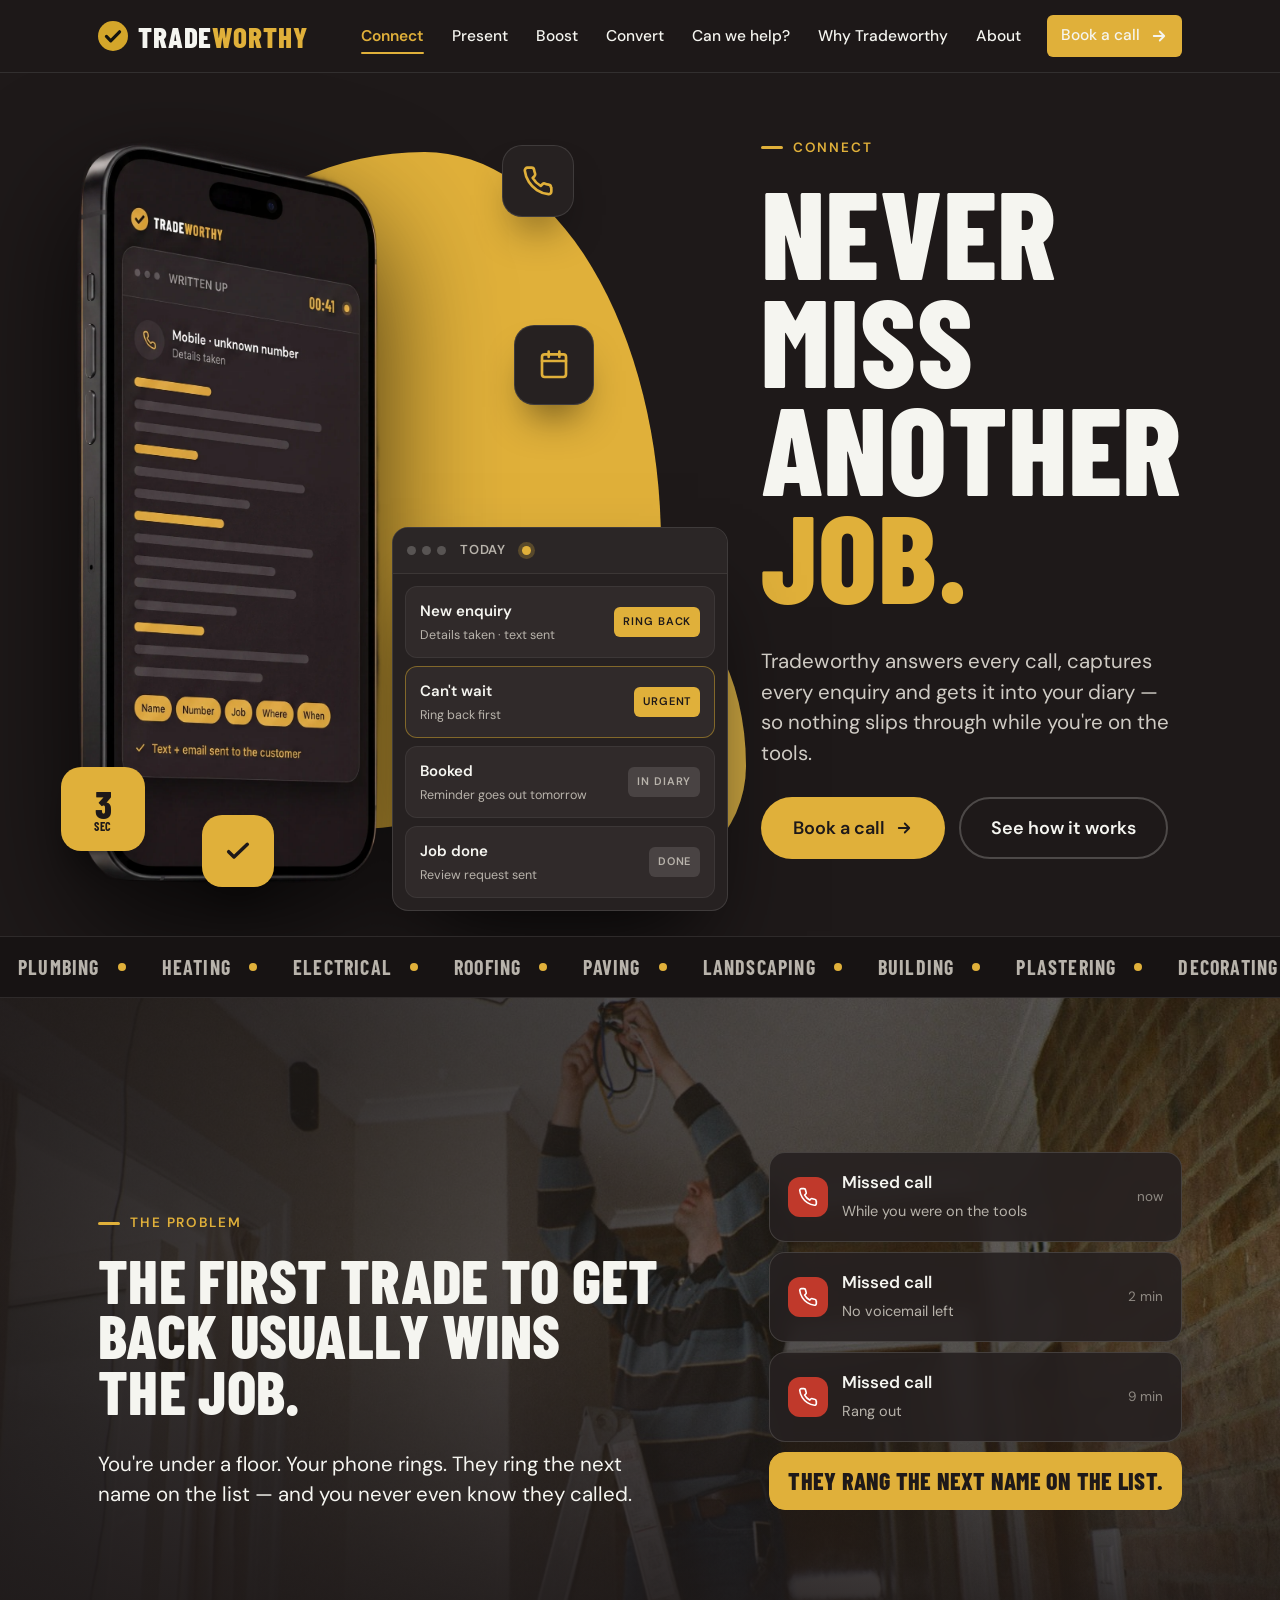
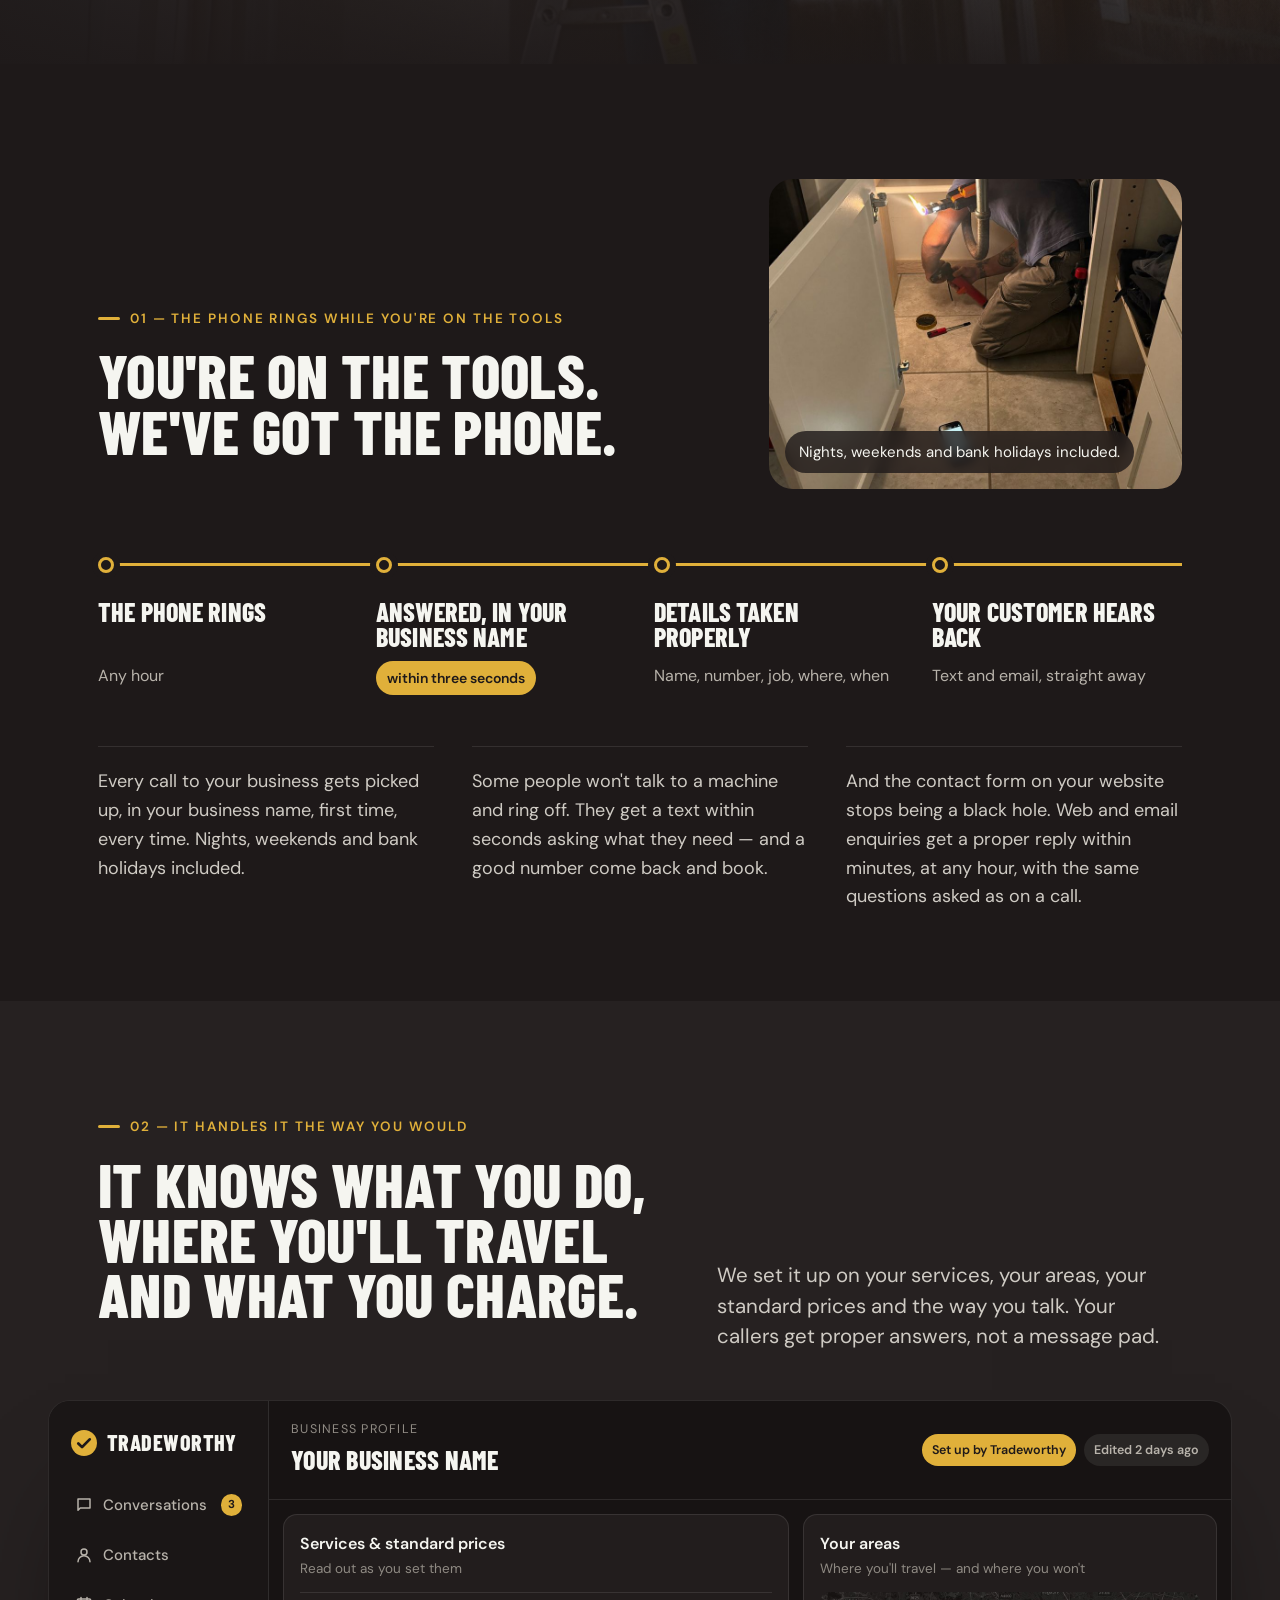
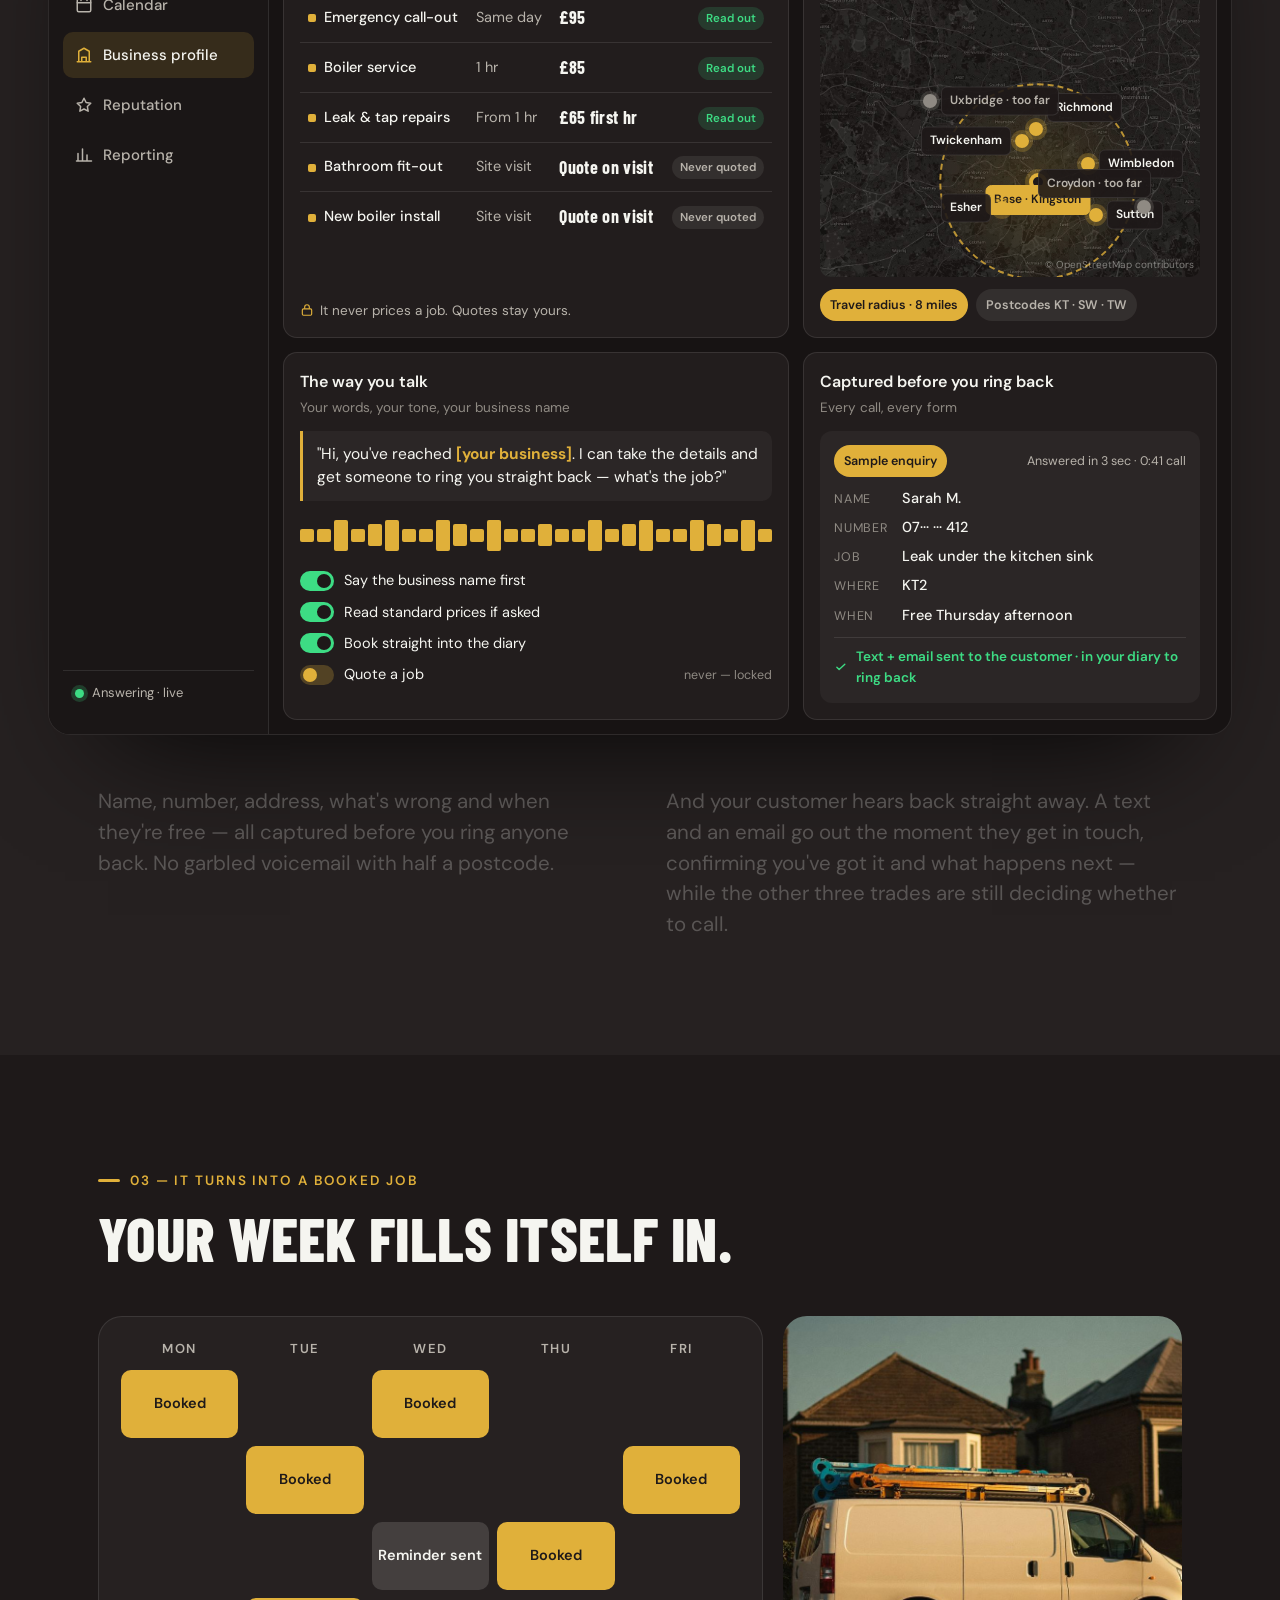
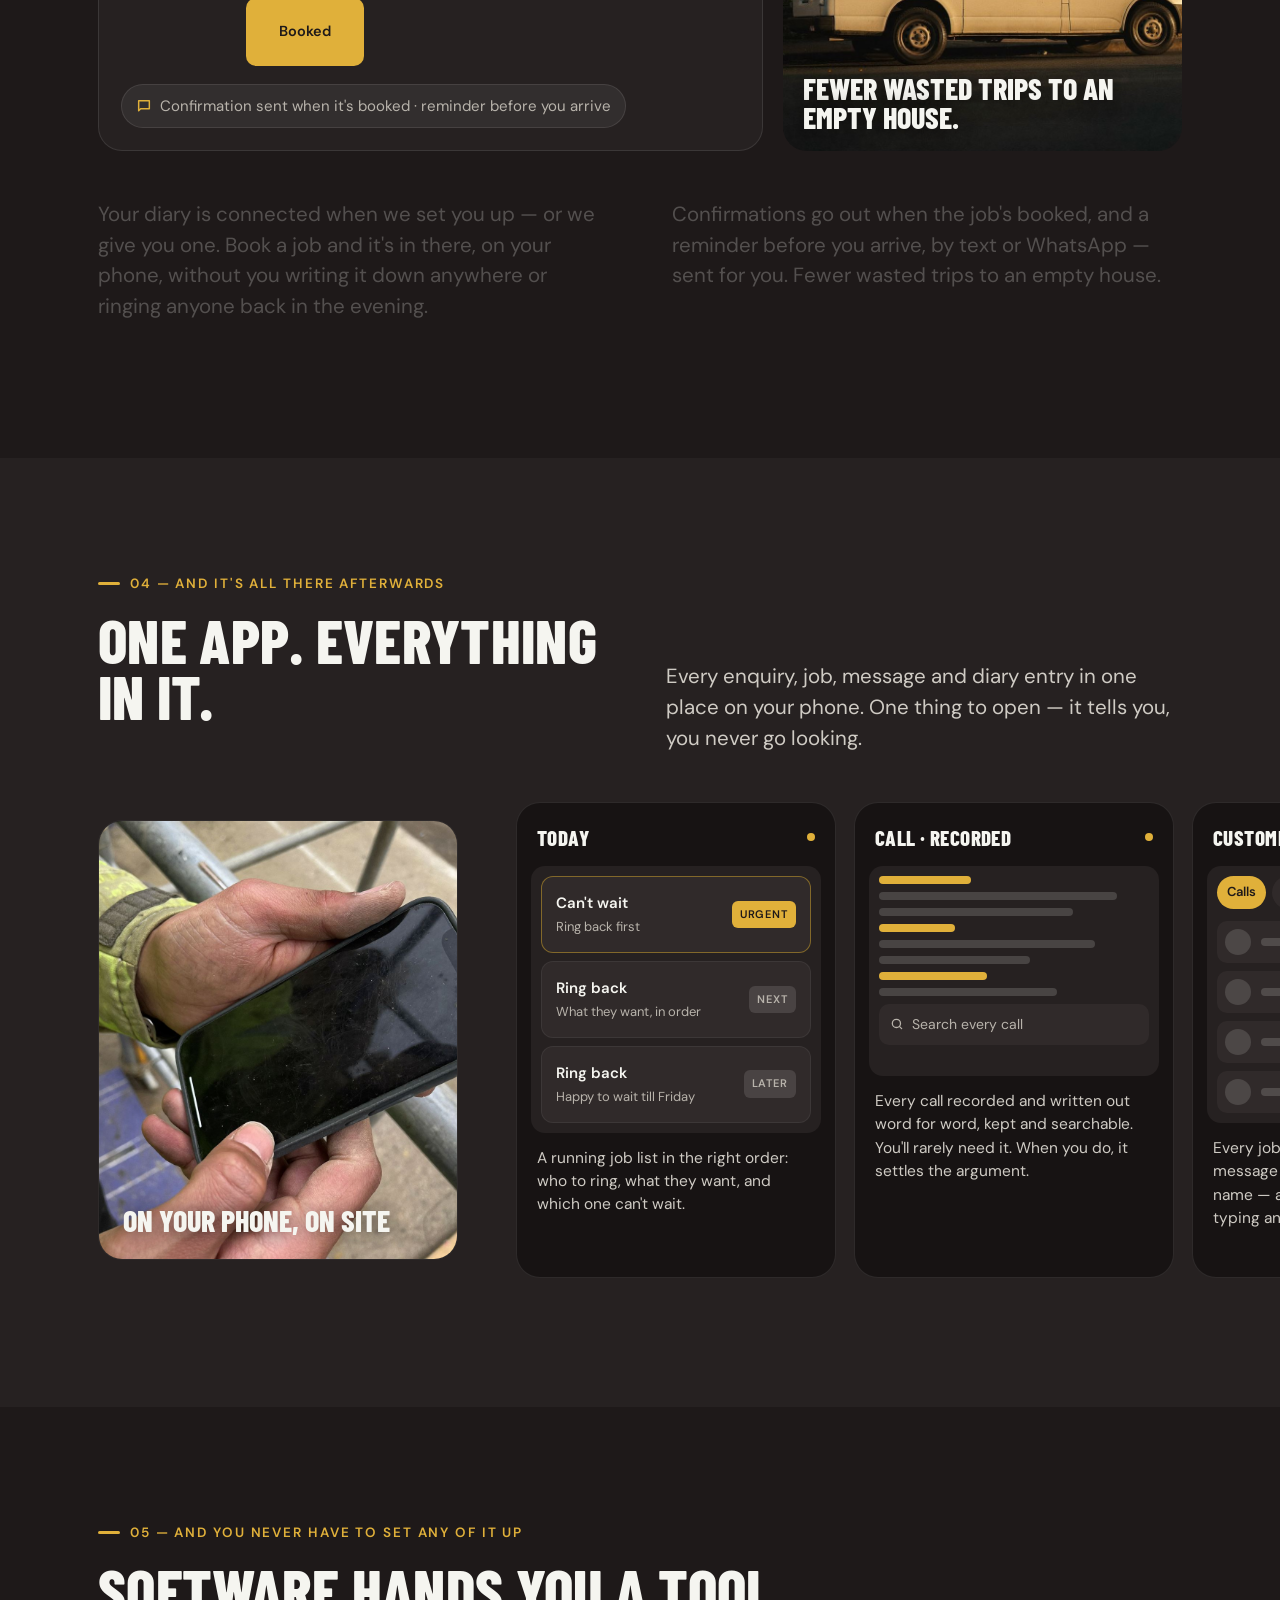
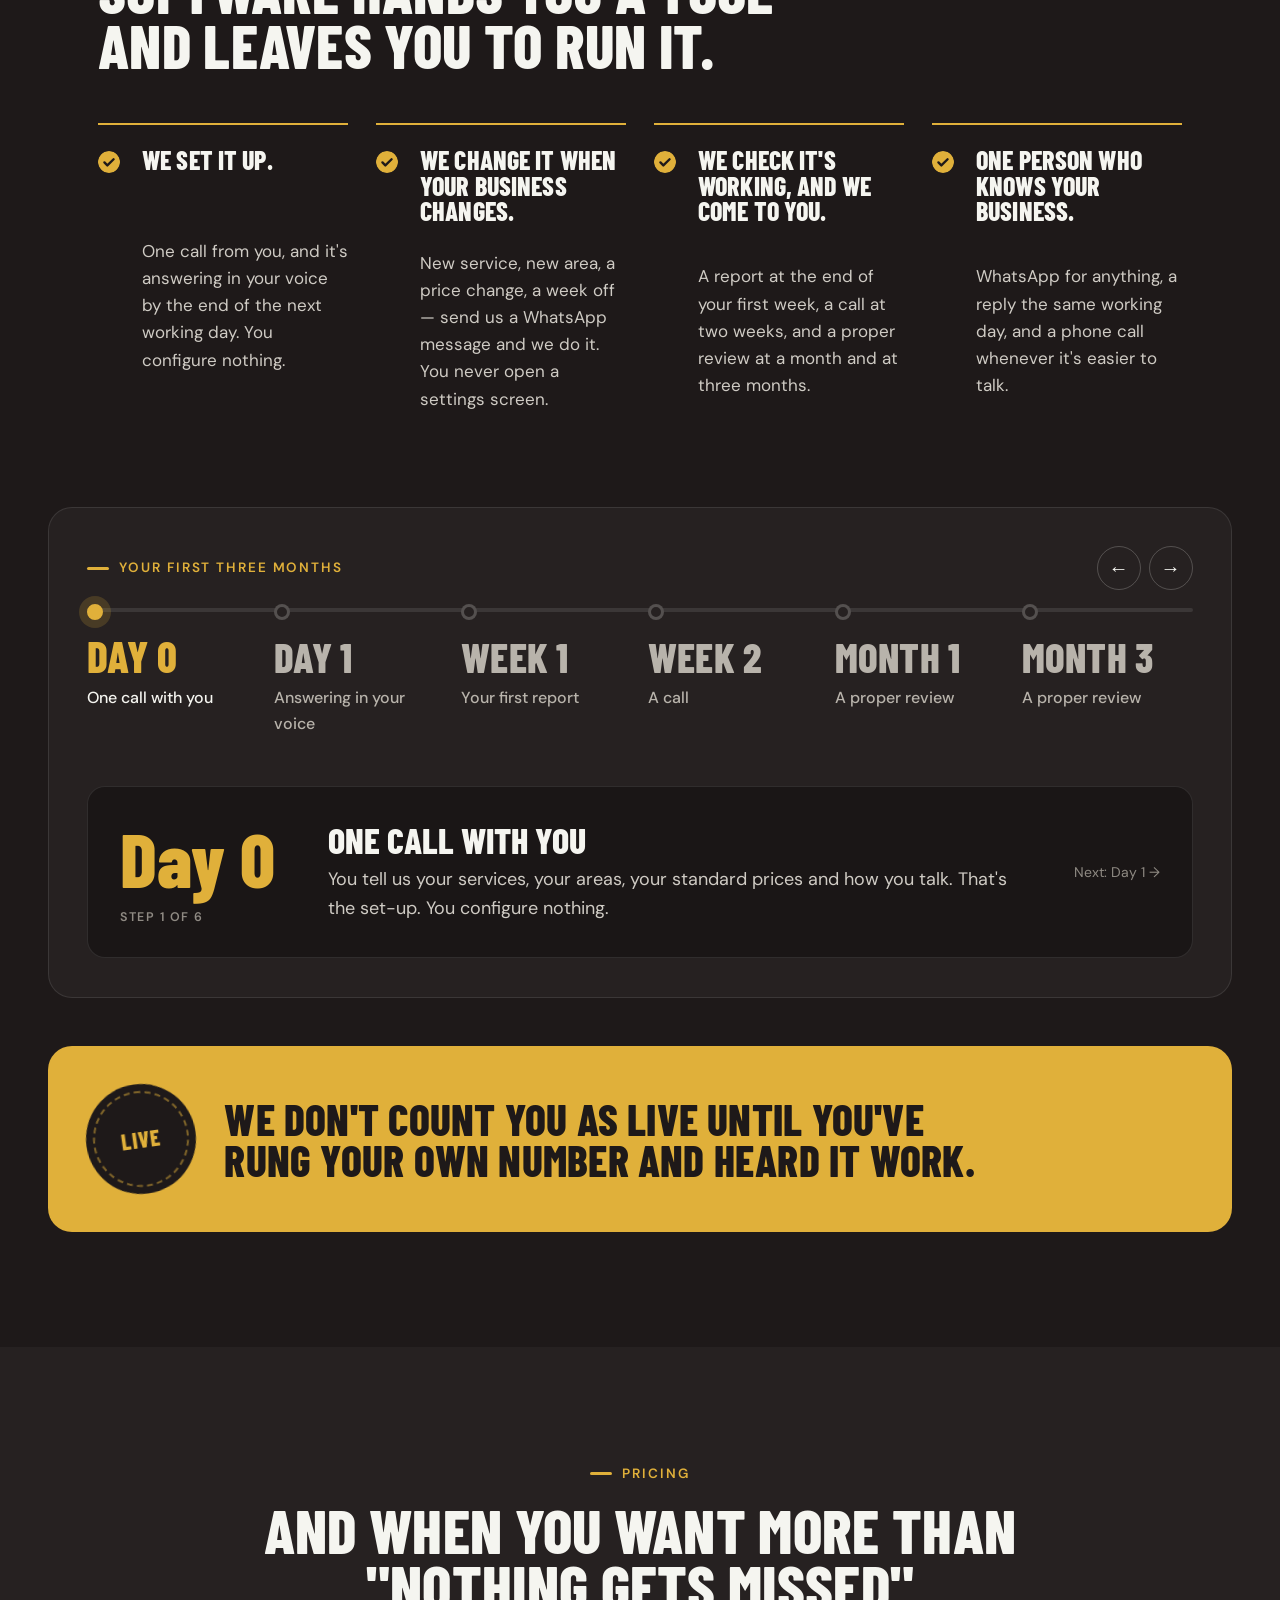
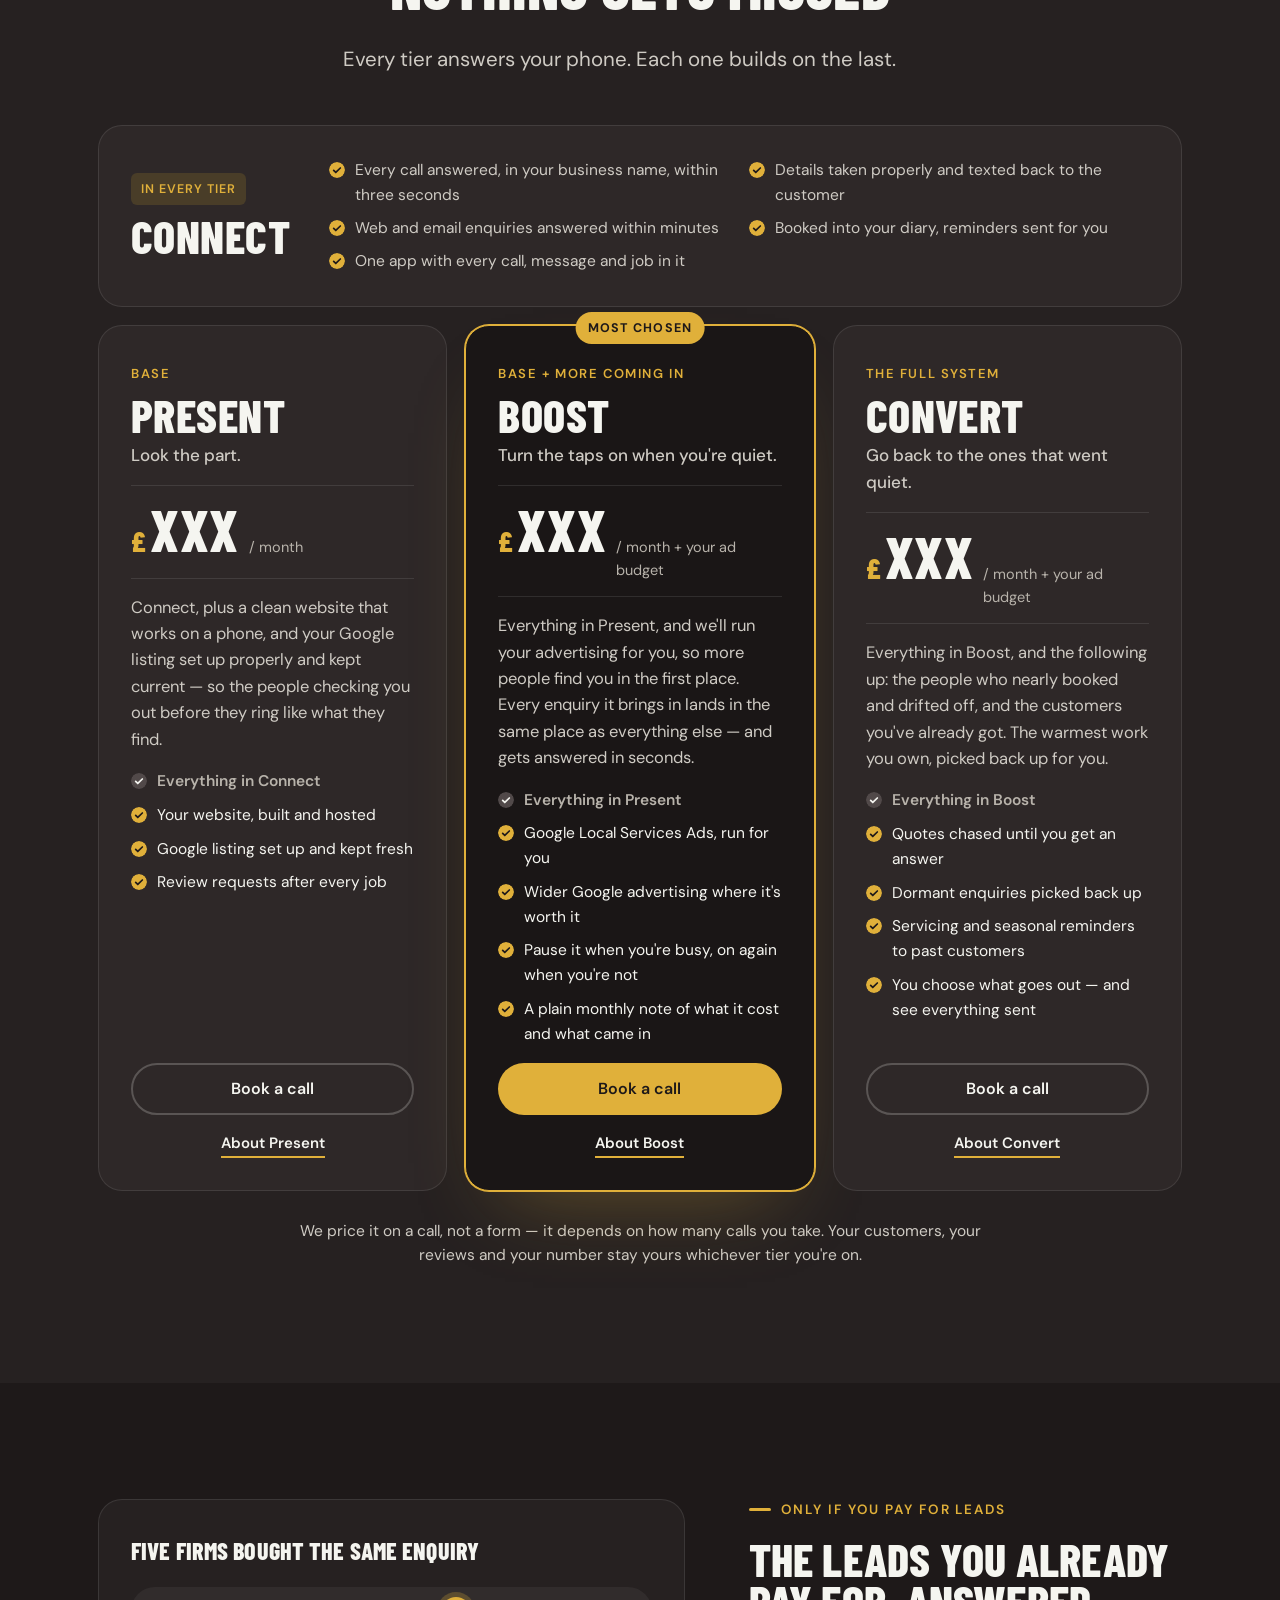
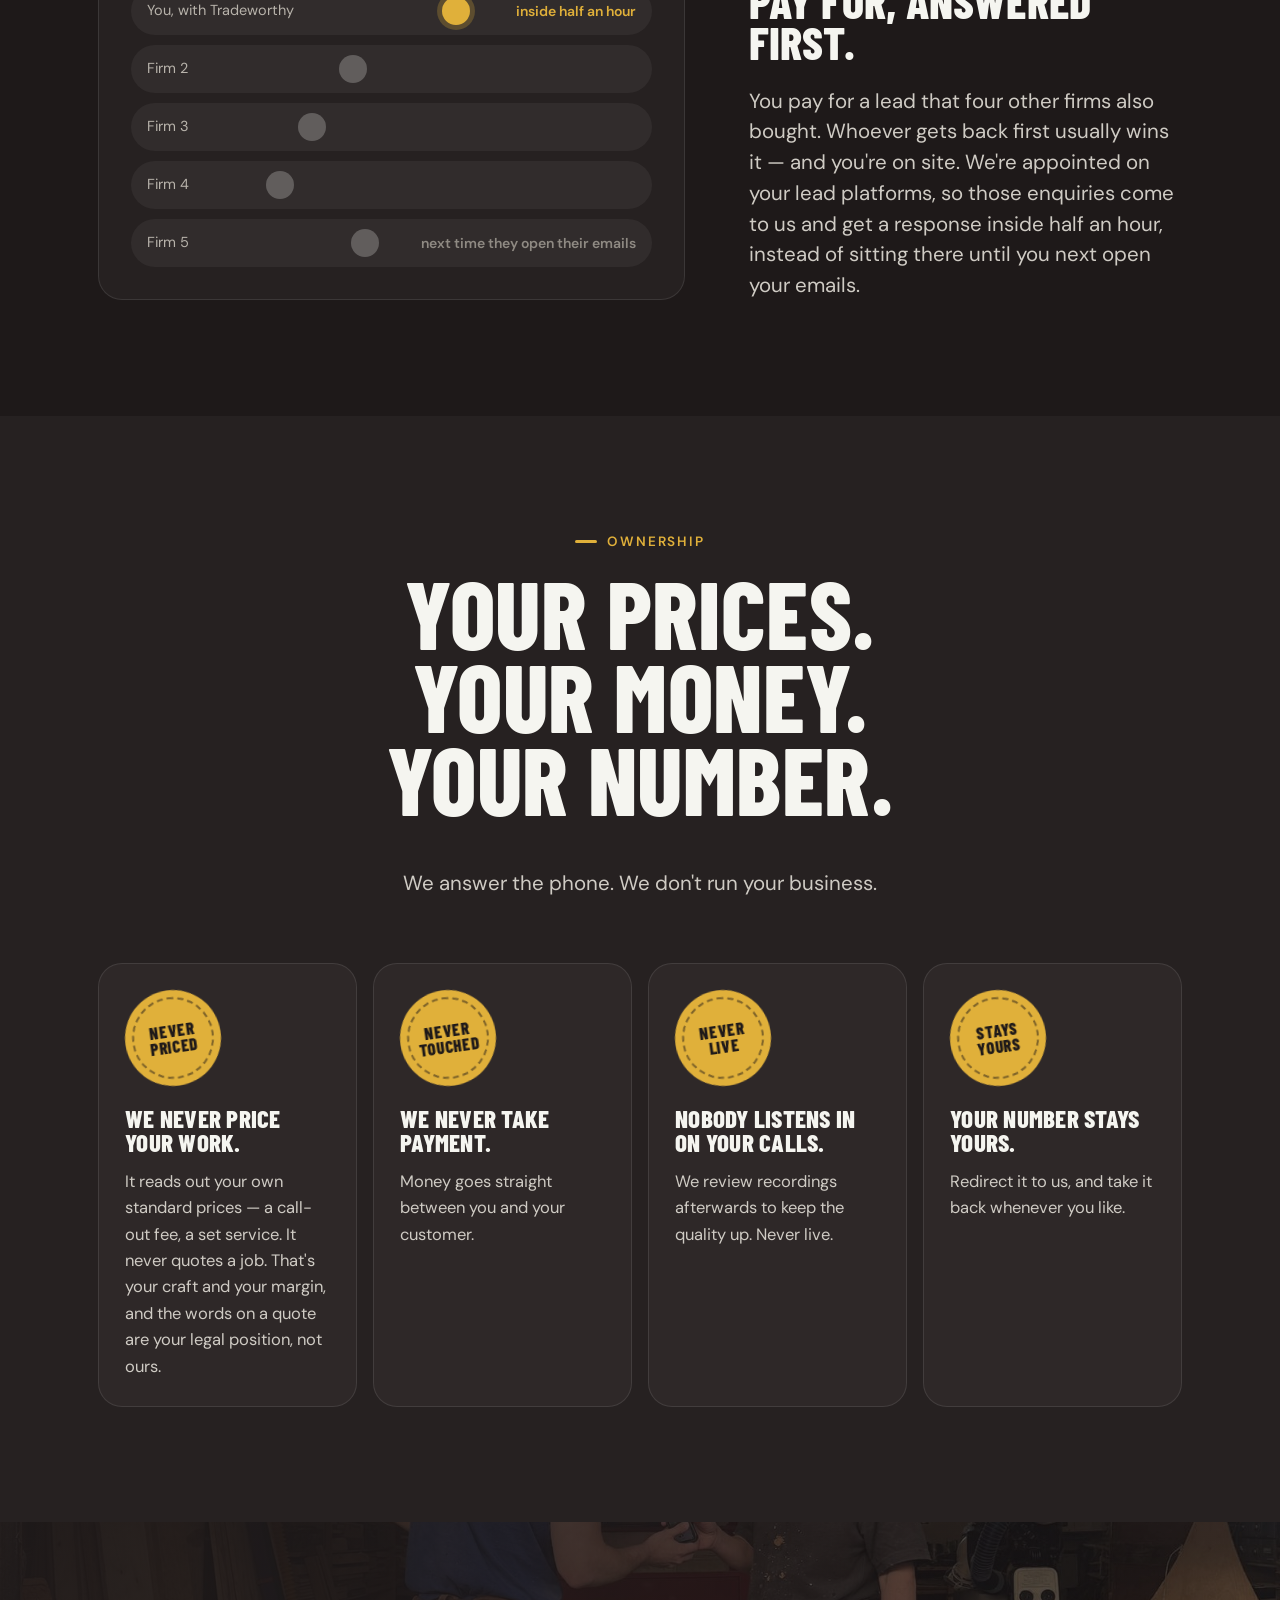
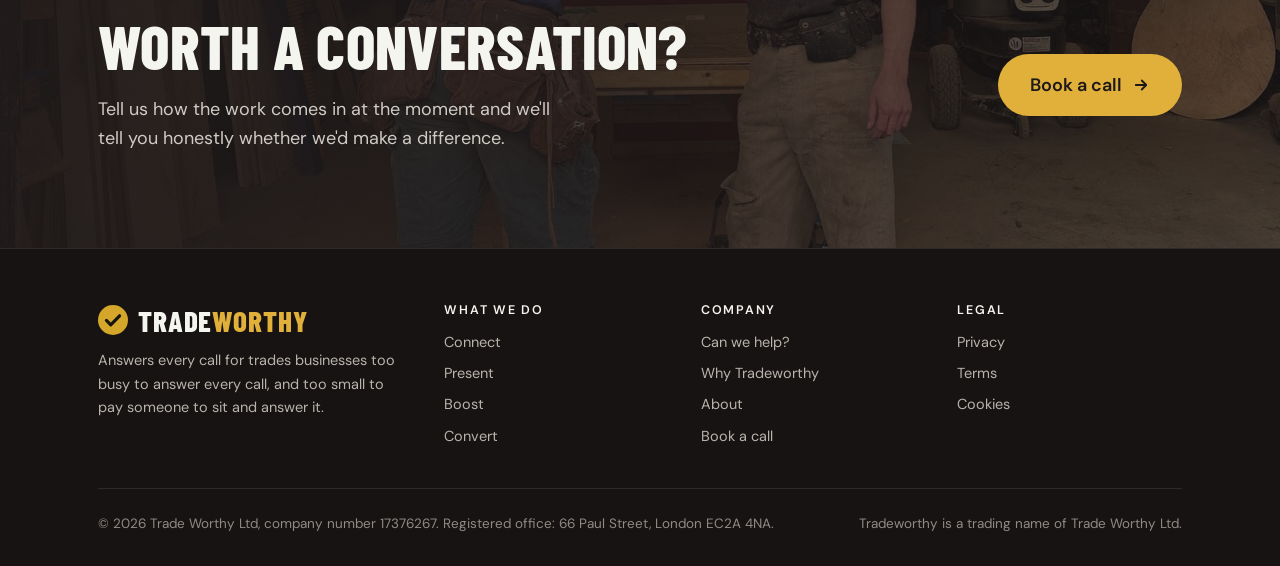
==== index.html @ db4c6d76 "Add the Tradeworthy site" ====
<!doctype html>
<html lang="en-GB">
<head>
<meta charset="utf-8">
<meta name="viewport" content="width=device-width, initial-scale=1">
<link rel="icon" href="/assets/favicon.svg" type="image/svg+xml">
<meta property="og:title" content="Tradeworthy — Never miss another job"><meta property="og:description" content="Tradeworthy answers every call, captures every enquiry and gets it into your diary — so nothing slips through while you&#x27;re on the tools."><meta property="og:type" content="website">
<meta name="theme-color" content="#1e1919">
<title>Tradeworthy — Never miss another job</title>
<meta name="description" content="Tradeworthy answers every call, captures every enquiry and gets it into your diary — so nothing slips through while you&#x27;re on the tools.">
<link rel="preconnect" href="https://fonts.googleapis.com"><link rel="preconnect" href="https://fonts.gstatic.com" crossorigin>
<link rel="stylesheet" href="https://fonts.googleapis.com/css2?family=Barlow+Condensed:wght@700;800&family=DM+Sans:wght@400;500;600;700&display=swap">
<link rel="stylesheet" href="/assets/site.css">
</head>
<body>
<a class="skip" href="#main">Skip to content</a>
<header class="site-header"><div class="wrap">
  <a class="logo" href="/" aria-label="Tradeworthy home"><svg class="mark" viewBox="0 0 32 32" aria-hidden="true"><circle cx="16" cy="16" r="16" fill="#d4a62a"/><path d="M9 16.5l4.6 4.6L23 11.5" fill="none" stroke="#15140f" stroke-width="3.4" stroke-linecap="round" stroke-linejoin="round"/></svg><span>TRADE<b>WORTHY</b></span></a>
  <button class="burger" aria-label="Menu" aria-expanded="false" aria-controls="nav"><svg viewBox="0 0 24 24" fill="none" stroke="currentColor" stroke-width="2" stroke-linecap="round"><path d="M4 7h16M4 12h16M4 17h16"/></svg></button>
  <nav class="nav" id="nav" aria-label="Main"><a href="/" aria-current="page">Connect</a><a href="/present">Present</a><a href="/boost">Boost</a><a href="/convert">Convert</a><a href="/can-we-help">Can we help?</a><a href="/why-tradeworthy">Why Tradeworthy</a><a href="/about">About</a><a class="btn btn-gold btn-sm" href="/book-a-call">Book a call <svg viewBox="0 0 24 24" fill="none" stroke="currentColor" stroke-width="2.4" stroke-linecap="round" stroke-linejoin="round" aria-hidden="true"><path d="M5 12h14M13 6l6 6-6 6"/></svg></a></nav>
</div></header>
<main id="main">

<!-- Theme B home (v3). Copy: Outline › Connect (home), verbatim, except: the pricing section (chao, 5 Sep — reverses website decision 6 "no pricing in v1"; £XXX are placeholders), the 90-day milestone descriptions, and dashboard sample data. Photos and map are placeholders (map © OpenStreetMap contributors). -->

<section class="hero">
  <div class="wrap">
    <div class="copy">
      <p class="eyebrow">Connect</p>
      <h1><span class="w"><span>Never</span></span><br><span class="w"><span>miss</span></span><br><span class="w"><span>another</span></span> <span class="w"><span><em>job.</em></span></span></h1>
      <p class="lead">Tradeworthy answers every call, captures every enquiry and gets it into your diary — so nothing slips through while you're on the tools.</p>
      <div class="actions">
        <a class="btn btn-gold btn-lg" href="/book-a-call">Book a call <svg viewBox="0 0 24 24" fill="none" stroke="currentColor" stroke-width="2.4" stroke-linecap="round" stroke-linejoin="round" aria-hidden="true"><path d="M5 12h14M13 6l6 6-6 6"/></svg></a>
        <a class="btn btn-line btn-lg" href="#how">See how it works</a>
      </div>
    </div>
    <div class="flow-art" id="flow-art" aria-label="Illustration: a call being answered, written up and booked into the Tradeworthy app">
      <div class="blob"></div>
      <div class="blob blob-2"></div>
      <figure class="hero-phone" data-depth="1.2">
        <picture>
          <source srcset="/assets/img/phone-call.webp" type="image/webp">
          <img src="/assets/img/phone-call.png" width="800" height="1895" decoding="async"
               alt="The Tradeworthy app on a phone. A call is marked WRITTEN UP at 41 seconds: mobile, unknown number, details taken, with the name, number, job, where and when all captured, and a text and email already sent to the customer.">
        </picture>
      </figure>
      <div class="win win-app" data-depth="2">
        <div class="bar"><i></i><i></i><i></i><b>TODAY</b><span class="live"></span></div>
        <div class="body">
          <div class="job new"><div class="job-l"><b>New enquiry</b><span>Details taken · text sent</span></div><span class="job-tag flip"><i>Ring back</i><i>Booked</i></span></div>
          <div class="job urgent"><div class="job-l"><b>Can't wait</b><span>Ring back first</span></div><span class="job-tag">Urgent</span></div>
          <div class="job"><div class="job-l"><b>Booked</b><span>Reminder goes out tomorrow</span></div><span class="job-tag ok">In diary</span></div>
          <div class="job"><div class="job-l"><b>Job done</b><span>Review request sent</span></div><span class="job-tag ok">Done</span></div>
        </div>
      </div>
      <div class="tile tile-1" data-depth="3"><svg viewBox="0 0 24 24" fill="none" stroke="currentColor" stroke-width="2" stroke-linecap="round" stroke-linejoin="round"><path d="M22 16.9v3a2 2 0 0 1-2.2 2 19.8 19.8 0 0 1-8.6-3.1 19.5 19.5 0 0 1-6-6A19.8 19.8 0 0 1 2.1 4.2 2 2 0 0 1 4.1 2h3a2 2 0 0 1 2 1.7c.1.9.4 1.8.7 2.6a2 2 0 0 1-.5 2.1L8 9.7a16 16 0 0 0 6 6l1.3-1.3a2 2 0 0 1 2.1-.4c.8.3 1.7.5 2.6.7a2 2 0 0 1 1.7 2z"/></svg><span class="ring"></span></div>
      <div class="tile tile-2" data-depth="2.5"><svg viewBox="0 0 24 24" fill="none" stroke="currentColor" stroke-width="2" stroke-linecap="round" stroke-linejoin="round"><rect x="3" y="4" width="18" height="17" rx="2"/><path d="M3 9h18M8 2v4M16 2v4"/></svg></div>
      <div class="tile tile-3" data-depth="3.5"><svg viewBox="0 0 24 24" fill="none" stroke="currentColor" stroke-width="2.6" stroke-linecap="round" stroke-linejoin="round"><path d="M5 12.5l4 4L19 7"/></svg></div>
      <div class="tile tile-4" data-depth="1.6"><b>3</b><small>sec</small></div>
    </div>
  </div>
</section>

<div class="ticker" aria-hidden="true"><div class="track">
  <span>Plumbing</span><span>Heating</span><span>Electrical</span><span>Roofing</span><span>Paving</span><span>Landscaping</span><span>Building</span><span>Plastering</span><span>Decorating</span><span>Joinery</span><span>Drainage</span><span>Fencing</span>
  <span>Plumbing</span><span>Heating</span><span>Electrical</span><span>Roofing</span><span>Paving</span><span>Landscaping</span><span>Building</span><span>Plastering</span><span>Decorating</span><span>Joinery</span><span>Drainage</span><span>Fencing</span>
</div></div>

<!-- The problem — photo band with missed-call stack -->
<section class="band" id="problem">
  <img class="band-img" src="/assets/img/electrician.jpg" alt="An electrician up a stepladder wiring a ceiling light, phone lighting up in his back pocket" loading="lazy">
  <div class="band-shade"></div>
  <div class="wrap band-grid">
    <div class="band-copy pop">
      <p class="eyebrow">The problem</p>
      <h2>The first trade to get back usually wins the job.</h2>
      <p class="lead">You're under a floor. Your phone rings. They ring the next name on the list — and you never even know they called.</p>
    </div>
    <div class="notifs pop" data-from="right" aria-hidden="true">
      <div class="notif"><span class="ico"><svg viewBox="0 0 24 24" fill="none" stroke="currentColor" stroke-width="2" stroke-linecap="round" stroke-linejoin="round"><path d="M22 16.9v3a2 2 0 0 1-2.2 2 19.8 19.8 0 0 1-8.6-3.1 19.5 19.5 0 0 1-6-6A19.8 19.8 0 0 1 2.1 4.2 2 2 0 0 1 4.1 2h3a2 2 0 0 1 2 1.7c.1.9.4 1.8.7 2.6a2 2 0 0 1-.5 2.1L8 9.7a16 16 0 0 0 6 6l1.3-1.3a2 2 0 0 1 2.1-.4c.8.3 1.7.5 2.6.7a2 2 0 0 1 1.7 2z"/></svg></span><div><b>Missed call</b><span>While you were on the tools</span></div><em>now</em></div>
      <div class="notif"><span class="ico"><svg viewBox="0 0 24 24" fill="none" stroke="currentColor" stroke-width="2" stroke-linecap="round" stroke-linejoin="round"><path d="M22 16.9v3a2 2 0 0 1-2.2 2 19.8 19.8 0 0 1-8.6-3.1 19.5 19.5 0 0 1-6-6A19.8 19.8 0 0 1 2.1 4.2 2 2 0 0 1 4.1 2h3a2 2 0 0 1 2 1.7c.1.9.4 1.8.7 2.6a2 2 0 0 1-.5 2.1L8 9.7a16 16 0 0 0 6 6l1.3-1.3a2 2 0 0 1 2.1-.4c.8.3 1.7.5 2.6.7a2 2 0 0 1 1.7 2z"/></svg></span><div><b>Missed call</b><span>No voicemail left</span></div><em>2 min</em></div>
      <div class="notif"><span class="ico"><svg viewBox="0 0 24 24" fill="none" stroke="currentColor" stroke-width="2" stroke-linecap="round" stroke-linejoin="round"><path d="M22 16.9v3a2 2 0 0 1-2.2 2 19.8 19.8 0 0 1-8.6-3.1 19.5 19.5 0 0 1-6-6A19.8 19.8 0 0 1 2.1 4.2 2 2 0 0 1 4.1 2h3a2 2 0 0 1 2 1.7c.1.9.4 1.8.7 2.6a2 2 0 0 1-.5 2.1L8 9.7a16 16 0 0 0 6 6l1.3-1.3a2 2 0 0 1 2.1-.4c.8.3 1.7.5 2.6.7a2 2 0 0 1 1.7 2z"/></svg></span><div><b>Missed call</b><span>Rang out</span></div><em>9 min</em></div>
      <div class="notif gone"><div><b>They rang the next name on the list.</b></div></div>
    </div>
  </div>
</section>

<!-- 01 — the call, as a timeline -->
<section id="how" class="tl-section">
  <div class="wrap">
    <div class="tl-head">
      <div class="pop">
        <p class="eyebrow">01 — The phone rings while you're on the tools</p>
        <h2>You're on the tools. We've got the phone.</h2>
      </div>
      <figure class="tl-photo pop" data-from="right"><img src="/assets/img/plumber.jpg" alt="A plumber under a kitchen sink, phone lit up on the floor beside him" loading="lazy"><figcaption>Nights, weekends and bank holidays included.</figcaption></figure>
    </div>
    <div class="rail pop">
      <div class="rail-line"></div>
      <div class="node"><span class="dot"></span><b>The phone rings</b><span>Any hour</span></div>
      <div class="node"><span class="dot"></span><b>Answered, in your business name</b><span class="badge">within three seconds</span></div>
      <div class="node"><span class="dot"></span><b>Details taken properly</b><span>Name, number, job, where, when</span></div>
      <div class="node"><span class="dot"></span><b>Your customer hears back</b><span>Text and email, straight away</span></div>
    </div>
    <div class="tl-cols">
      <p class="pop" style="--i:0">Every call to your business gets picked up, in your business name, first time, every time. Nights, weekends and bank holidays included.</p>
      <p class="pop" style="--i:1">Some people won't talk to a machine and ring off. They get a text within seconds asking what they need — and a good number come back and book.</p>
      <p class="pop" style="--i:2">And the contact form on your website stops being a black hole. Web and email enquiries get a proper reply within minutes, at any hour, with the same questions asked as on a call.</p>
    </div>
  </div>
</section>

<!-- 02 — the dashboard -->
<section class="dark" id="prop2">
  <div class="wrap">
    <div class="dash-head">
      <div class="pop">
        <p class="eyebrow">02 — It handles it the way you would</p>
        <h2>It knows what you do, where you'll travel and what you charge.</h2>
      </div>
      <div class="dash-copy pop" data-from="right">
        <p class="lead">We set it up on your services, your areas, your standard prices and the way you talk. Your callers get proper answers, not a message pad.</p>
      </div>
    </div>
  </div>
  <div class="wrap wrap-wide">
    <div class="dash pop" aria-label="Illustration: your business profile inside the Tradeworthy dashboard">
      <aside class="dash-nav">
        <div class="dash-logo"><svg viewBox="0 0 32 32" aria-hidden="true"><circle cx="16" cy="16" r="16" fill="#e0b03a"/><path d="M9 16.5l4.6 4.6L23 11.5" fill="none" stroke="#1e1919" stroke-width="3.4" stroke-linecap="round" stroke-linejoin="round"/></svg><span>Tradeworthy</span></div>
        <a class="dn"><svg viewBox="0 0 24 24"><path d="M4 4h16v12H7l-3 3z"/></svg>Conversations<em>3</em></a>
        <a class="dn"><svg viewBox="0 0 24 24"><circle cx="12" cy="8" r="4"/><path d="M4 21a8 8 0 0 1 16 0"/></svg>Contacts</a>
        <a class="dn"><svg viewBox="0 0 24 24"><rect x="3" y="4" width="18" height="17" rx="2"/><path d="M3 9h18M8 2v4M16 2v4"/></svg>Calendar</a>
        <a class="dn on"><svg viewBox="0 0 24 24"><path d="M3 21h18M5 21V7l7-4 7 4v14M9 21v-6h6v6"/></svg>Business profile</a>
        <a class="dn"><svg viewBox="0 0 24 24"><path d="M12 3l2.8 5.7 6.2.9-4.5 4.4 1 6.2L12 17.3 6.5 20.2l1-6.2L3 9.6l6.2-.9z"/></svg>Reputation</a>
        <a class="dn"><svg viewBox="0 0 24 24"><path d="M4 20V10M10 20V4M16 20v-8M22 20H2"/></svg>Reporting</a>
        <div class="dash-status"><span class="dot-live"></span>Answering · live</div>
      </aside>
      <div class="dash-main">
        <div class="dash-top"><div><span class="crumb">Business profile</span><b>Your business name</b></div><div class="dash-actions"><span class="pill">Set up by Tradeworthy</span><span class="pill ghost">Edited 2 days ago</span></div></div>
        <div class="dash-grid">
          <div class="panel p-services">
            <div class="panel-h"><b>Services &amp; standard prices</b><span>Read out as you set them</span></div>
            <table class="svc">
              <tr><td><i class="sw"></i>Emergency call-out</td><td>Same day</td><td class="pr">£95</td><td><span class="chip on">Read out</span></td></tr>
              <tr><td><i class="sw"></i>Boiler service</td><td>1 hr</td><td class="pr">£85</td><td><span class="chip on">Read out</span></td></tr>
              <tr><td><i class="sw"></i>Leak &amp; tap repairs</td><td>From 1 hr</td><td class="pr">£65 first hr</td><td><span class="chip on">Read out</span></td></tr>
              <tr><td><i class="sw"></i>Bathroom fit-out</td><td>Site visit</td><td class="pr">Quote on visit</td><td><span class="chip">Never quoted</span></td></tr>
              <tr><td><i class="sw"></i>New boiler install</td><td>Site visit</td><td class="pr">Quote on visit</td><td><span class="chip">Never quoted</span></td></tr>
            </table>
            <div class="panel-f"><span class="lock"><svg viewBox="0 0 24 24"><rect x="4" y="10" width="16" height="11" rx="2"/><path d="M8 10V7a4 4 0 0 1 8 0v3"/></svg>It never prices a job. Quotes stay yours.</span></div>
          </div>
          <div class="panel p-areas">
            <div class="panel-h"><b>Your areas</b><span>Where you'll travel — and where you won't</span></div>
            <div class="map" aria-label="Map of south-west London and Surrey showing the service area around Kingston upon Thames">
              <img src="/assets/img/map-dark.jpg" alt="" loading="lazy">
              <span class="radius"></span>
              <span class="base dc" style="--x:57.3%;--y:66.4%"><b>Base · Kingston</b></span>
              <span class="pin l" style="--x:53.2%;--y:52.1%"><b>Twickenham</b></span>
              <span class="pin" style="--x:70.5%;--y:60.2%"><b>Wimbledon</b></span>
              <span class="pin l" style="--x:47.9%;--y:75.8%"><b>Esher</b></span>
              <span class="pin" style="--x:72.5%;--y:78.1%"><b>Sutton</b></span>
              <span class="pin t" style="--x:56.8%;--y:47.9%"><b>Richmond</b></span>
              <span class="pin no tl" style="--x:85.3%;--y:75.3%"><b>Croydon · too far</b></span>
              <span class="pin no" style="--x:29%;--y:38%"><b>Uxbridge · too far</b></span>
              <span class="osm">© OpenStreetMap contributors</span>
            </div>
            <div class="panel-f"><span class="pill">Travel radius · 8 miles</span><span class="pill ghost">Postcodes KT · SW · TW</span></div>
          </div>
          <div class="panel p-voice">
            <div class="panel-h"><b>The way you talk</b><span>Your words, your tone, your business name</span></div>
            <div class="greet">"Hi, you've reached <b>[your business]</b>. I can take the details and get someone to ring you straight back — what's the job?"</div>
            <div class="wave" aria-hidden="true"><i></i><i></i><i></i><i></i><i></i><i></i><i></i><i></i><i></i><i></i><i></i><i></i><i></i><i></i><i></i><i></i><i></i><i></i><i></i><i></i><i></i><i></i><i></i><i></i><i></i><i></i><i></i><i></i></div>
            <ul class="toggles">
              <li><span class="tg on"></span>Say the business name first</li>
              <li><span class="tg on"></span>Read standard prices if asked</li>
              <li><span class="tg on"></span>Book straight into the diary</li>
              <li><span class="tg lock"></span>Quote a job <em>never — locked</em></li>
            </ul>
          </div>
          <div class="panel p-capture">
            <div class="panel-h"><b>Captured before you ring back</b><span>Every call, every form</span></div>
            <div class="enq">
              <div class="enq-top"><span class="pill">Sample enquiry</span><span class="when">Answered in 3 sec · 0:41 call</span></div>
              <dl><dt>Name</dt><dd>Sarah M.</dd><dt>Number</dt><dd>07··· ··· 412</dd><dt>Job</dt><dd>Leak under the kitchen sink</dd><dt>Where</dt><dd>KT2</dd><dt>When</dt><dd>Free Thursday afternoon</dd></dl>
              <div class="enq-f"><svg viewBox="0 0 24 24" fill="none" stroke="currentColor" stroke-width="2.4" stroke-linecap="round" stroke-linejoin="round"><path d="M5 12.5l4 4L19 7"/></svg>Text + email sent to the customer · in your diary to ring back</div>
            </div>
          </div>
        </div>
      </div>
    </div>
  </div>
  <div class="wrap">
    <div class="dash-cols">
      <p class="lead reveal">Name, number, address, what's wrong and when they're free — all captured before you ring anyone back. No garbled voicemail with half a postcode.</p>
      <p class="lead reveal">And your customer hears back straight away. A text and an email go out the moment they get in touch, confirming you've got it and what happens next — while the other three trades are still deciding whether to call.</p>
    </div>
  </div>
</section>

<!-- 03 — the week -->
<section id="prop3" class="week-section">
  <div class="wrap">
    <div class="section-head pop">
      <p class="eyebrow">03 — It turns into a booked job</p>
      <h2>Your week fills itself in.</h2>
    </div>
    <div class="week-grid">
      <div class="week pop" aria-label="Illustration: a week's diary filling with booked jobs">
        <div class="wk-head"><span>Mon</span><span>Tue</span><span>Wed</span><span>Thu</span><span>Fri</span></div>
        <div class="wk-body">
          <span class="slot" style="--c:1;--r:1;--i:0">Booked</span>
          <span class="slot" style="--c:2;--r:2;--i:1">Booked</span>
          <span class="slot" style="--c:3;--r:1;--i:2">Booked</span>
          <span class="slot" style="--c:4;--r:3;--i:3">Booked</span>
          <span class="slot" style="--c:5;--r:2;--i:4">Booked</span>
          <span class="slot" style="--c:2;--r:4;--i:5">Booked</span>
          <span class="slot rem" style="--c:3;--r:3;--i:6">Reminder sent</span>
        </div>
        <div class="wk-bubble"><svg viewBox="0 0 24 24" fill="none" stroke="currentColor" stroke-width="2.2" stroke-linecap="round" stroke-linejoin="round"><path d="M4 4h16v12H7l-3 3z"/></svg>Confirmation sent when it's booked · reminder before you arrive</div>
      </div>
      <figure class="week-photo pop" data-from="right"><img src="/assets/img/van.jpg" alt="A white work van with ladders on the roof parked on a terraced street" loading="lazy"><figcaption>Fewer wasted trips to an empty house.</figcaption></figure>
    </div>
    <div class="two mt-3">
      <p class="lead reveal">Your diary is connected when we set you up — or we give you one. Book a job and it's in there, on your phone, without you writing it down anywhere or ringing anyone back in the evening.</p>
      <p class="lead reveal">Confirmations go out when the job's booked, and a reminder before you arrive, by text or WhatsApp — sent for you. Fewer wasted trips to an empty house.</p>
    </div>
  </div>
</section>

<!-- 04 — screens strip -->
<section class="dark" id="prop4">
  <div class="wrap">
    <div class="strip-head">
      <div class="pop">
        <p class="eyebrow">04 — And it's all there afterwards</p>
        <h2>One app. Everything in it.</h2>
      </div>
      <p class="lead pop" data-from="right">Every enquiry, job, message and diary entry in one place on your phone. One thing to open — it tells you, you never go looking.</p>
    </div>
  </div>
  <div class="strip pop" tabindex="0" aria-label="Screens from the Tradeworthy app">
    <div class="strip-track">
      <figure class="scr photo"><img src="/assets/img/hands.jpg" alt="A builder's hands holding a phone on site" loading="lazy"><figcaption>On your phone, on site</figcaption></figure>
      <div class="scr"><div class="scr-bar">Today</div><div class="scr-body"><div class="job urgent"><div class="job-l"><b>Can't wait</b><span>Ring back first</span></div><span class="job-tag">Urgent</span></div><div class="job"><div class="job-l"><b>Ring back</b><span>What they want, in order</span></div><span class="job-tag ok">Next</span></div><div class="job"><div class="job-l"><b>Ring back</b><span>Happy to wait till Friday</span></div><span class="job-tag ok">Later</span></div></div><figcaption>A running job list in the right order: who to ring, what they want, and which one can't wait.</figcaption></div>
      <div class="scr"><div class="scr-bar">Call · recorded</div><div class="scr-body tx"><div class="ln g" style="width:34%"></div><div class="ln" style="width:88%"></div><div class="ln" style="width:72%"></div><div class="ln g" style="width:28%"></div><div class="ln" style="width:80%"></div><div class="ln" style="width:56%"></div><div class="ln g" style="width:40%"></div><div class="ln" style="width:66%"></div><div class="search"><svg viewBox="0 0 24 24" fill="none" stroke="currentColor" stroke-width="2.2" stroke-linecap="round"><circle cx="11" cy="11" r="7"/><path d="M20 20l-3.5-3.5"/></svg>Search every call</div></div><figcaption>Every call recorded and written out word for word, kept and searchable. You'll rarely need it. When you do, it settles the argument.</figcaption></div>
      <div class="scr"><div class="scr-bar">Customer</div><div class="scr-body"><div class="tabs"><span class="on">Calls</span><span>Messages</span><span>Jobs</span></div><div class="row"><i></i><div class="ln" style="width:70%"></div></div><div class="row"><i></i><div class="ln" style="width:52%"></div></div><div class="row"><i></i><div class="ln" style="width:64%"></div></div><div class="row"><i></i><div class="ln" style="width:44%"></div></div></div><figcaption>Every job, every call and every message filed under the customer's name — automatically, without you typing anything.</figcaption></div>
      <div class="scr gold"><div class="scr-bar">Job done</div><div class="scr-body stars"><div class="star5">★★★★★</div><b>Review request sent</b><span>By text, WhatsApp or a QR code on the van</span></div><figcaption><strong>And the proof stacks up.</strong> A review request goes out when the job's done, by text, WhatsApp or a QR code on the van. You do great work. Your page should say so.</figcaption></div>
    </div>
  </div>
</section>

<!-- 05 — ledger + first 90 days -->
<section id="prop5" class="ninety">
  <div class="wrap">
    <div class="section-head pop">
      <p class="eyebrow">05 — And you never have to set any of it up</p>
      <h2>Software hands you a tool and leaves you to run it.</h2>
    </div>
    <dl class="ledger ledger-4">
      <div class="pop" style="--i:0"><dt>We set it up.</dt><dd>One call from you, and it's answering in your voice by the end of the next working day. You configure nothing.</dd></div>
      <div class="pop" style="--i:1"><dt>We change it when your business changes.</dt><dd>New service, new area, a price change, a week off — send us a WhatsApp message and we do it. You never open a settings screen.</dd></div>
      <div class="pop" style="--i:2"><dt>We check it's working, and we come to you.</dt><dd>A report at the end of your first week, a call at two weeks, and a proper review at a month and at three months.</dd></div>
      <div class="pop" style="--i:3"><dt>One person who knows your business.</dt><dd>WhatsApp for anything, a reply the same working day, and a phone call whenever it's easier to talk.</dd></div>
    </dl>
  </div>
  <div class="wrap wrap-wide">
    <div class="journey pop" id="journey" aria-label="Your first three months with Tradeworthy">
      <div class="journey-top"><p class="eyebrow">Your first three months</p><div class="journey-ctl"><button type="button" class="jbtn" data-dir="-1" aria-label="Previous">←</button><button type="button" class="jbtn" data-dir="1" aria-label="Next">→</button></div></div>
      <div class="jtrack"><div class="jline"></div><div class="jfill"></div></div>
      <ol class="jsteps">
        <li class="jstep on" data-i="0"><span class="jdot"></span><b>Day 0</b><strong>One call with you</strong><p>You tell us your services, your areas, your standard prices and how you talk. That's the set-up. You configure nothing.</p></li>
        <li class="jstep" data-i="1"><span class="jdot"></span><b>Day 1</b><strong>Answering in your voice</strong><p>By the end of the next working day, your number rings through to us — and we don't count you as live until you've rung it yourself and heard it work.</p></li>
        <li class="jstep" data-i="2"><span class="jdot"></span><b>Week 1</b><strong>Your first report</strong><p>What rang, what was captured, what got booked, and anything we'd change.</p></li>
        <li class="jstep" data-i="3"><span class="jdot"></span><b>Week 2</b><strong>A call</strong><p>Twenty minutes on what's landing and what isn't. Changes go in that week.</p></li>
        <li class="jstep" data-i="4"><span class="jdot"></span><b>Month 1</b><strong>A proper review</strong><p>The numbers side by side with the month before, and what we'd tune next.</p></li>
        <li class="jstep" data-i="5"><span class="jdot"></span><b>Month 3</b><strong>A proper review</strong><p>Settled in. The phone has stopped being something you think about.</p></li>
      </ol>
      <div class="jdetail" aria-live="polite">
        <div class="jnum"><span id="jnum">Day 0</span><small id="jcount">Step 1 of 6</small></div>
        <div class="jbody" id="jbody"><strong id="jtitle">One call with you</strong><p id="jtext">You tell us your services, your areas, your standard prices and how you talk. That's the set-up. You configure nothing.</p></div>
        <div class="jcount"><span id="jnext">Next: Day 1 →</span></div>
      </div>
    </div>
    <div class="commit pop">
      <div class="seal">LIVE</div>
      <p>We don't count you as live until you've rung your own number and heard it work.</p>
    </div>
  </div>
</section>

<!-- Pricing -->
<section class="dark" id="pricing">
  <div class="wrap">
    <div class="section-head center pop">
      <p class="eyebrow">Pricing</p>
      <h2>And when you want more than "nothing gets missed"</h2>
      <p class="lead">Every tier answers your phone. Each one builds on the last.</p>
    </div>
    <div class="core pop">
      <div class="core-l"><span class="tag">In every tier</span><h3>Connect</h3></div>
      <ul class="core-list">
        <li>Every call answered, in your business name, within three seconds</li>
        <li>Details taken properly and texted back to the customer</li>
        <li>Web and email enquiries answered within minutes</li>
        <li>Booked into your diary, reminders sent for you</li>
        <li>One app with every call, message and job in it</li>
      </ul>
    </div>
    <div class="tiers">
      <div class="tier pop" style="--i:0">
        <div class="tier-h"><span class="tier-k">Base</span><h3>Present</h3><p class="tier-p">Look the part.</p></div>
        <div class="price"><span class="cur">£</span><span class="amt">XXX</span><span class="per">/ month</span></div>
        <p class="tier-d">Connect, plus a clean website that works on a phone, and your Google listing set up properly and kept current — so the people checking you out before they ring like what they find.</p>
        <ul class="tier-list">
          <li class="inc">Everything in Connect</li>
          <li>Your website, built and hosted</li>
          <li>Google listing set up and kept fresh</li>
          <li>Review requests after every job</li>
        </ul>
        <a class="btn btn-line" href="/book-a-call">Book a call</a>
        <a class="textlink tier-more" href="/present">About Present</a>
      </div>
      <div class="tier featured pop" style="--i:1">
        <div class="tier-flag">Most chosen</div>
        <div class="tier-h"><span class="tier-k">Base + more coming in</span><h3>Boost</h3><p class="tier-p">Turn the taps on when you're quiet.</p></div>
        <div class="price"><span class="cur">£</span><span class="amt">XXX</span><span class="per">/ month + your ad budget</span></div>
        <p class="tier-d">Everything in Present, and we'll run your advertising for you, so more people find you in the first place. Every enquiry it brings in lands in the same place as everything else — and gets answered in seconds.</p>
        <ul class="tier-list">
          <li class="inc">Everything in Present</li>
          <li>Google Local Services Ads, run for you</li>
          <li>Wider Google advertising where it's worth it</li>
          <li>Pause it when you're busy, on again when you're not</li>
          <li>A plain monthly note of what it cost and what came in</li>
        </ul>
        <a class="btn btn-gold" href="/book-a-call">Book a call</a>
        <a class="textlink tier-more" href="/boost">About Boost</a>
      </div>
      <div class="tier pop" style="--i:2">
        <div class="tier-h"><span class="tier-k">The full system</span><h3>Convert</h3><p class="tier-p">Go back to the ones that went quiet.</p></div>
        <div class="price"><span class="cur">£</span><span class="amt">XXX</span><span class="per">/ month + your ad budget</span></div>
        <p class="tier-d">Everything in Boost, and the following up: the people who nearly booked and drifted off, and the customers you've already got. The warmest work you own, picked back up for you.</p>
        <ul class="tier-list">
          <li class="inc">Everything in Boost</li>
          <li>Quotes chased until you get an answer</li>
          <li>Dormant enquiries picked back up</li>
          <li>Servicing and seasonal reminders to past customers</li>
          <li>You choose what goes out — and see everything sent</li>
        </ul>
        <a class="btn btn-line" href="/book-a-call">Book a call</a>
        <a class="textlink tier-more" href="/convert">About Convert</a>
      </div>
    </div>
    <p class="price-note pop">We price it on a call, not a form — it depends on how many calls you take. Your customers, your reviews and your number stay yours whichever tier you're on.</p>
  </div>
</section>

<!-- Only if you pay for leads — the race -->
<section id="platforms" class="race-section">
  <div class="wrap race-grid">
    <div class="race pop" aria-label="Illustration: five firms bought the same lead; the first to get back wins it">
      <div class="race-title">Five firms bought the same enquiry</div>
      <div class="lane you"><span class="who">You, with Tradeworthy</span><span class="runner"></span><span class="flag">inside half an hour</span></div>
      <div class="lane"><span class="who">Firm 2</span><span class="runner"></span></div>
      <div class="lane"><span class="who">Firm 3</span><span class="runner"></span></div>
      <div class="lane"><span class="who">Firm 4</span><span class="runner"></span></div>
      <div class="lane"><span class="who">Firm 5</span><span class="runner"></span><span class="flag dim">next time they open their emails</span></div>
    </div>
    <div class="pop" data-from="right">
      <p class="eyebrow">Only if you pay for leads</p>
      <h2 style="font-size:clamp(30px,3.6vw,48px)">The leads you already pay for, answered first.</h2>
      <p class="lead">You pay for a lead that four other firms also bought. Whoever gets back first usually wins it — and you're on site. We're appointed on your lead platforms, so those enquiries come to us and get a response inside half an hour, instead of sitting there until you next open your emails.</p>
    </div>
  </div>
</section>

<!-- Ownership — seals -->
<section class="dark" id="yours">
  <div class="wrap">
    <div class="own-head pop">
      <p class="eyebrow">Ownership</p>
      <h2 class="own-title">Your prices.<br>Your money.<br>Your number.</h2>
      <p class="lead">We answer the phone. We don't run your business.</p>
    </div>
    <div class="seals">
      <div class="seal-card pop" style="--i:0"><div class="seal">NEVER<br>PRICED</div><h3>We never price your work.</h3><p>It reads out your own standard prices — a call-out fee, a set service. It never quotes a job. That's your craft and your margin, and the words on a quote are your legal position, not ours.</p></div>
      <div class="seal-card pop" style="--i:1"><div class="seal">NEVER<br>TOUCHED</div><h3>We never take payment.</h3><p>Money goes straight between you and your customer.</p></div>
      <div class="seal-card pop" style="--i:2"><div class="seal">NEVER<br>LIVE</div><h3>Nobody listens in on your calls.</h3><p>We review recordings afterwards to keep the quality up. Never live.</p></div>
      <div class="seal-card pop" style="--i:3"><div class="seal">STAYS<br>YOURS</div><h3>Your number stays yours.</h3><p>Redirect it to us, and take it back whenever you like.</p></div>
    </div>
  </div>
</section>

</main>
<section class="cta-band photo" id="cta"><img src="/assets/img/workshop.jpg" alt="" loading="lazy"><div class="wrap">
  <div class="pop"><h2>Worth a conversation?</h2><p>Tell us how the work comes in at the moment and we'll tell you honestly whether we'd make a difference.</p></div>
  <div class="actions pop" data-from="right"><a class="btn btn-gold btn-lg" href="/book-a-call">Book a call <svg viewBox="0 0 24 24" fill="none" stroke="currentColor" stroke-width="2.4" stroke-linecap="round" stroke-linejoin="round" aria-hidden="true"><path d="M5 12h14M13 6l6 6-6 6"/></svg></a></div>
</div></section>
<footer class="site-footer"><div class="wrap">
  <div class="top">
    <div>
      <a class="logo" href="/" aria-label="Tradeworthy home"><svg class="mark" viewBox="0 0 32 32" aria-hidden="true"><circle cx="16" cy="16" r="16" fill="#d4a62a"/><path d="M9 16.5l4.6 4.6L23 11.5" fill="none" stroke="#15140f" stroke-width="3.4" stroke-linecap="round" stroke-linejoin="round"/></svg><span>TRADE<b>WORTHY</b></span></a>
      <p>Answers every call for trades businesses too busy to answer every call, and too small to pay someone to sit and answer it.</p>
    </div>
    <div><h4>What we do</h4><ul>
      <li><a href="/">Connect</a></li><li><a href="/present">Present</a></li><li><a href="/boost">Boost</a></li><li><a href="/convert">Convert</a></li>
    </ul></div>
    <div><h4>Company</h4><ul>
      <li><a href="/can-we-help">Can we help?</a></li><li><a href="/why-tradeworthy">Why Tradeworthy</a></li><li><a href="/about">About</a></li><li><a href="/book-a-call">Book a call</a></li>
    </ul></div>
    <div><h4>Legal</h4><ul>
      <li><a href="/privacy">Privacy</a></li><li><a href="/terms">Terms</a></li><li><a href="/cookies">Cookies</a></li>
    </ul></div>
  </div>
  <div class="bottom">
    <p>&copy; <span class="year">2026</span> Trade Worthy Ltd, company number 17376267. Registered office: 66 Paul Street, London EC2A 4NA.</p>
    <p>Tradeworthy is a trading name of Trade Worthy Ltd.</p>
  </div>
</div></footer>
<script src="/assets/site.js" defer></script>
</body>
</html>
---- assets/site.css ----
/* Tradeworthy — site styles. Gold brand, static site, no build step required. */
:root{
  --ink:#15140f; --ink-2:#22201a; --ink-3:#2e2b24;
  --paper:#faf7f0; --stone:#f0ebdf; --stone-2:#e6e0d2; --line:#dad3c4; --line-2:#c9c1ae;
  --slate:#5e5a50; --mute:#8a857a; --mute-dark:#b9b3a5;
  --gold:#d4a62a; --gold-2:#c9a227; --gold-text:#7d6010; --gold-soft:#f5e9c3; --gold-dark:#a6801a;
  --ok:#2f7d4f;
  --display:"Barlow Condensed","Arial Narrow",Arial,sans-serif;
  --body:"Barlow","Helvetica Neue",Arial,sans-serif;
  --max:1180px; --pad:clamp(20px,4vw,48px);
  --r:10px; --r-lg:18px;
  --ease:cubic-bezier(.2,.7,.2,1);
}
*{box-sizing:border-box}
[hidden]{display:none!important}
html{scroll-behavior:smooth;-webkit-text-size-adjust:100%}
@media (prefers-reduced-motion:reduce){html{scroll-behavior:auto}}
body{margin:0;background:var(--paper);color:var(--ink);font-family:var(--body);font-size:17px;line-height:1.6;font-weight:400;-webkit-font-smoothing:antialiased}
img,svg{max-width:100%;display:block}
a{color:inherit}
h1,h2,h3,h4{font-family:var(--display);font-weight:700;line-height:.98;letter-spacing:-.005em;margin:0 0 .5em}
h1{font-size:clamp(46px,6.6vw,88px);line-height:.94;letter-spacing:-.01em}
h2{font-size:clamp(36px,4.8vw,62px)}
h3{font-size:clamp(24px,2.4vw,30px);line-height:1.05}
h4{font-size:20px;line-height:1.15}
p{margin:0 0 1em}
p:last-child{margin-bottom:0}
.lead{font-size:clamp(19px,1.6vw,22px);line-height:1.5;color:var(--slate);max-width:38em}
.small{font-size:15px;color:var(--slate)}
strong{font-weight:600}
.wrap{max-width:var(--max);margin:0 auto;padding:0 var(--pad)}
.eyebrow{font-family:var(--body);font-weight:600;font-size:12.5px;letter-spacing:.14em;text-transform:uppercase;color:var(--gold-text);margin:0 0 18px;display:flex;align-items:center;gap:10px}
.eyebrow::before{content:"";width:22px;height:3px;background:var(--gold);border-radius:2px}
.dark .eyebrow{color:var(--gold)}
.gold{color:var(--gold-text)}
.dark .gold{color:var(--gold)}
.sr{position:absolute;width:1px;height:1px;overflow:hidden;clip:rect(0 0 0 0);white-space:nowrap}
.skip{position:absolute;left:-999px;top:8px;background:var(--gold);color:var(--ink);padding:8px 14px;border-radius:6px;z-index:100;font-weight:600}
.skip:focus{left:8px}

/* Buttons */
.btn{display:inline-flex;align-items:center;gap:10px;font-family:var(--body);font-weight:600;font-size:16px;line-height:1;padding:16px 24px;border-radius:8px;text-decoration:none;border:2px solid transparent;cursor:pointer;transition:transform .2s var(--ease),background .2s,color .2s,border-color .2s;white-space:nowrap}
.btn svg{width:18px;height:18px;transition:transform .25s var(--ease)}
.btn:hover svg{transform:translateX(4px)}
.btn:active{transform:translateY(1px)}
.btn-gold{background:var(--gold);color:var(--ink)}
.btn-gold:hover{background:#e2b53a}
.btn-ink{background:var(--ink);color:var(--paper)}
.btn-ink:hover{background:var(--ink-3)}
.btn-line{background:transparent;color:var(--ink);border-color:var(--ink)}
.btn-line:hover{background:var(--ink);color:var(--paper)}
.dark .btn-line{color:var(--paper);border-color:rgba(250,247,240,.45)}
.dark .btn-line:hover{background:var(--paper);color:var(--ink);border-color:var(--paper)}
.btn-lg{padding:20px 30px;font-size:18px}
.btn-sm{padding:12px 18px;font-size:15px}
.textlink{font-weight:600;text-decoration:none;border-bottom:2px solid var(--gold);padding-bottom:1px;display:inline-flex;align-items:center;gap:6px}
.textlink svg{width:16px;height:16px;transition:transform .25s var(--ease)}
.textlink:hover svg{transform:translateX(3px)}

/* Header */
.site-header{position:sticky;top:0;z-index:50;background:rgba(250,247,240,.9);backdrop-filter:saturate(1.4) blur(10px);-webkit-backdrop-filter:saturate(1.4) blur(10px);border-bottom:1px solid var(--line)}
.site-header .wrap{display:flex;align-items:center;justify-content:space-between;height:72px;gap:24px}
.logo{display:inline-flex;align-items:center;gap:10px;text-decoration:none;font-family:var(--display);font-weight:800;font-size:27px;letter-spacing:.02em;line-height:1;color:var(--ink)}
.logo .mark{width:30px;height:30px;flex:none}
.logo span b{color:var(--gold-dark);font-weight:800}
.dark .logo span b,.site-footer .logo span b{color:var(--gold)}
.nav{display:flex;align-items:center;gap:4px}
.nav a{font-weight:500;font-size:15.5px;text-decoration:none;padding:10px 12px;border-radius:6px;color:var(--ink);position:relative}
.nav a:hover{background:var(--stone)}
.nav a[aria-current="page"]{color:var(--gold-text);font-weight:600}
.nav a[aria-current="page"]::after{content:"";position:absolute;left:12px;right:12px;bottom:4px;height:2px;background:var(--gold);border-radius:2px}
.nav .btn{margin-left:10px}
.burger{display:none;background:none;border:0;padding:8px;cursor:pointer;color:var(--ink)}
.burger svg{width:28px;height:28px}
@media (max-width:1040px){
  .nav a:not(.btn){font-size:14.5px;padding:8px 8px}
}
@media (max-width:900px){
  .nav{display:none;position:absolute;left:0;right:0;top:72px;background:var(--paper);border-bottom:1px solid var(--line);flex-direction:column;align-items:stretch;padding:12px var(--pad) 20px;gap:2px;box-shadow:0 20px 40px -20px rgba(21,20,15,.25)}
  .nav.open{display:flex}
  .nav a:not(.btn){font-size:18px;padding:12px 10px}
  .nav a[aria-current="page"]::after{display:none}
  .nav .btn{margin:12px 0 0;justify-content:center}
  .burger{display:inline-flex}
}

/* Sections */
section{padding:clamp(64px,9vw,120px) 0}
section.tight{padding:clamp(40px,6vw,72px) 0}
.dark{background:var(--ink);color:var(--paper)}
.dark .lead,.dark .small{color:var(--mute-dark)}
.dark p{color:#e8e3d8}
.stone{background:var(--stone)}
.sheet{background:var(--ink);color:var(--paper);border-radius:var(--r-lg);padding:clamp(36px,5vw,72px)}
.sheet p{color:#e8e3d8}
.sheet .lead{color:var(--mute-dark)}
.rule{height:1px;background:var(--line);border:0;margin:0}
.dark .rule{background:rgba(250,247,240,.14)}
.hairline-top{border-top:1px solid var(--line)}
.two{display:grid;grid-template-columns:1fr 1fr;gap:clamp(32px,5vw,72px);align-items:start}
.two.mid{align-items:center}
.two .sticky{position:sticky;top:96px}
@media (max-width:820px){.two{grid-template-columns:1fr}.two .sticky{position:static}}
.grid-3{display:grid;grid-template-columns:repeat(3,1fr);gap:20px}
.grid-2{display:grid;grid-template-columns:repeat(2,1fr);gap:20px}
.grid-4{display:grid;grid-template-columns:repeat(4,1fr);gap:20px}
@media (max-width:980px){.grid-3,.grid-4{grid-template-columns:repeat(2,1fr)}}
@media (max-width:600px){.grid-3,.grid-2,.grid-4{grid-template-columns:1fr}}
.section-head{max-width:760px;margin-bottom:clamp(32px,4vw,56px)}
.section-head.center{margin-left:auto;margin-right:auto;text-align:center}
.section-head.center .eyebrow{justify-content:center}
.prose{max-width:680px}
.prose p{margin-bottom:1.1em}
.prose h3{margin-top:1.8em}
.prose ul{padding-left:1.2em}
.prose li{margin-bottom:.5em}
.prose li::marker{color:var(--gold-dark)}

/* Cards */
.card{background:#fff;border:1px solid var(--line);border-radius:var(--r);padding:28px;position:relative;transition:transform .35s var(--ease),border-color .3s,box-shadow .35s var(--ease)}
.card:hover{transform:translateY(-3px);border-color:var(--line-2);box-shadow:0 18px 36px -24px rgba(21,20,15,.3)}
.card.form:hover{transform:none;box-shadow:none;border-color:var(--line)}
.card p.eyebrow{color:var(--gold-text)}
.card.dark p.eyebrow{color:var(--gold)}
.card h3{margin-bottom:.4em}
.card p{color:var(--slate);font-size:16px}
.card .num{font-family:var(--display);font-weight:700;font-size:15px;letter-spacing:.06em;color:var(--gold-text);margin-bottom:14px}
.card.dark{background:var(--ink-2);border-color:rgba(250,247,240,.1);color:var(--paper)}
.card.dark p{color:var(--mute-dark)}
.card.stone{background:var(--stone);border-color:transparent}
.card .icon{width:44px;height:44px;border-radius:10px;background:var(--gold-soft);display:grid;place-items:center;margin-bottom:18px;color:var(--gold-text)}
.card .icon svg{width:24px;height:24px}
.card.dark .icon{background:rgba(212,166,42,.16);color:var(--gold)}
.tag{display:inline-block;font-size:12.5px;font-weight:600;letter-spacing:.08em;text-transform:uppercase;padding:6px 10px;border-radius:6px;background:var(--gold-soft);color:var(--gold-text)}
.dark .tag{background:rgba(212,166,42,.16);color:var(--gold)}

/* Big statement */
.statement{font-family:var(--display);font-weight:600;font-size:clamp(28px,3.6vw,46px);line-height:1.08;letter-spacing:-.005em;max-width:24em}
.statement em{font-style:normal;color:var(--gold)}
.light .statement em{color:var(--gold-text)}

/* Steps */
.steps{list-style:none;margin:0;padding:0;counter-reset:s;display:grid;gap:0}
.steps li{display:grid;grid-template-columns:72px 1fr;gap:20px;padding:26px 0;border-top:1px solid var(--line);position:relative}
.steps li:last-child{border-bottom:1px solid var(--line)}
.dark .steps li{border-color:rgba(250,247,240,.14)}
.steps li::before{counter-increment:s;content:counter(s,decimal-leading-zero);font-family:var(--display);font-weight:700;font-size:40px;line-height:1;color:var(--gold);letter-spacing:-.02em}
.steps.light li::before,.light .steps li::before{color:var(--gold-2)}
.steps h3{margin-bottom:.3em}
.steps p{max-width:56ch}
.dark .steps p{color:var(--mute-dark)}

/* Fact strip */
.facts{display:grid;grid-template-columns:repeat(3,1fr);gap:20px}
@media (max-width:760px){.facts{grid-template-columns:1fr}}
.fact{padding:26px 0 0;border-top:3px solid var(--gold)}
.fact .big{font-family:var(--display);font-weight:700;font-size:clamp(44px,5vw,64px);line-height:1;letter-spacing:-.01em;margin-bottom:8px}
.fact .big small{font-size:.55em;letter-spacing:0;font-weight:600;margin-left:4px}
.fact p{color:var(--slate);font-size:16px;max-width:30ch}
.dark .fact p{color:var(--mute-dark)}

/* Check lists */
.checks{list-style:none;padding:0;margin:0;display:grid;gap:12px}
.checks li{display:grid;grid-template-columns:26px 1fr;gap:12px;align-items:start}
.checks li::before{content:"";width:22px;height:22px;margin-top:3px;background:url("data:image/svg+xml;utf8,<svg xmlns='http://www.w3.org/2000/svg' viewBox='0 0 24 24'><circle cx='12' cy='12' r='12' fill='%23d4a62a'/><path d='M7 12.5l3.2 3.2L17 9' stroke='%2315140f' stroke-width='2.6' fill='none' stroke-linecap='round' stroke-linejoin='round'/></svg>") center/contain no-repeat}
.checks.x li::before{background-image:url("data:image/svg+xml;utf8,<svg xmlns='http://www.w3.org/2000/svg' viewBox='0 0 24 24'><circle cx='12' cy='12' r='12' fill='%23c9c1ae'/><path d='M8 8l8 8M16 8l-8 8' stroke='%2315140f' stroke-width='2.6' stroke-linecap='round'/></svg>")}

/* Quote / pull */
.pull{border-left:4px solid var(--gold);padding:6px 0 6px 24px;font-family:var(--display);font-weight:600;font-size:clamp(24px,2.6vw,32px);line-height:1.15;max-width:26em}
.dark .pull{border-color:var(--gold)}

/* FAQ */
.faq{border-top:1px solid var(--line)}
.faq details{border-bottom:1px solid var(--line)}
.faq summary{cursor:pointer;list-style:none;display:flex;justify-content:space-between;align-items:center;gap:20px;padding:22px 0;font-family:var(--display);font-weight:600;font-size:24px;line-height:1.1}
.faq summary::-webkit-details-marker{display:none}
.faq summary::after{content:"+";font-weight:500;font-size:30px;color:var(--gold-dark);flex:none;transition:transform .3s var(--ease)}
.faq details[open] summary::after{transform:rotate(45deg)}
.faq .a{padding:0 0 26px;max-width:64ch;color:var(--slate)}

/* CTA band */
.cta-band{background:var(--ink);color:var(--paper);padding:clamp(56px,8vw,96px) 0}
.cta-band .wrap{display:grid;grid-template-columns:1.3fr 1fr;gap:40px;align-items:center}
@media (max-width:820px){.cta-band .wrap{grid-template-columns:1fr}}
.cta-band h2{margin-bottom:.35em}
.cta-band p{color:var(--mute-dark);max-width:40ch}
.cta-band .actions{display:flex;gap:14px;flex-wrap:wrap;justify-content:flex-end}
@media (max-width:820px){.cta-band .actions{justify-content:flex-start}}

/* Footer */
.site-footer{background:var(--ink-2);color:var(--mute-dark);padding:56px 0 32px;font-size:14.5px;border-top:1px solid rgba(250,247,240,.08)}
.site-footer .top{display:grid;grid-template-columns:1.4fr 1fr 1fr 1fr;gap:32px;padding-bottom:40px;border-bottom:1px solid rgba(250,247,240,.1)}
@media (max-width:820px){.site-footer .top{grid-template-columns:1fr 1fr}}
@media (max-width:520px){.site-footer .top{grid-template-columns:1fr}}
.site-footer .logo{color:var(--paper);margin-bottom:14px}
.site-footer h4{color:var(--paper);font-family:var(--body);font-size:12.5px;letter-spacing:.14em;text-transform:uppercase;margin-bottom:14px;font-weight:600}
.site-footer ul{list-style:none;margin:0;padding:0;display:grid;gap:8px}
.site-footer a{text-decoration:none;color:var(--mute-dark)}
.site-footer a:hover{color:var(--gold)}
.site-footer .bottom{display:flex;justify-content:space-between;gap:20px;flex-wrap:wrap;padding-top:24px;font-size:13.5px;color:var(--mute)}
.site-footer .bottom p{margin:0}

/* Hero */
.hero{padding:clamp(56px,8vw,112px) 0 clamp(48px,6vw,88px);overflow:hidden;position:relative}
.hero .wrap{display:grid;grid-template-columns:1.15fr .85fr;gap:clamp(32px,5vw,72px);align-items:center}
@media (max-width:900px){.hero .wrap{grid-template-columns:1fr}}
.hero h1{margin-bottom:.35em}
.hero h1 .w{display:inline-block;overflow:hidden;vertical-align:bottom}
.hero h1 .w span{display:inline-block;transform:translateY(110%);animation:rise .9s var(--ease) forwards}
.hero h1 .w:nth-child(2) span{animation-delay:.06s}.hero h1 .w:nth-child(3) span{animation-delay:.12s}.hero h1 .w:nth-child(4) span{animation-delay:.18s}.hero h1 .w:nth-child(5) span{animation-delay:.24s}.hero h1 .w:nth-child(6) span{animation-delay:.3s}.hero h1 .w:nth-child(7) span{animation-delay:.36s}.hero h1 .w:nth-child(8) span{animation-delay:.42s}.hero h1 .w:nth-child(9) span{animation-delay:.48s}.hero h1 .w:nth-child(10) span{animation-delay:.54s}.hero h1 .w:nth-child(11) span{animation-delay:.6s}.hero h1 .w:nth-child(12) span{animation-delay:.66s}
@keyframes rise{to{transform:translateY(0)}}
.hero .lead{margin-bottom:28px;opacity:0;animation:fadeup .8s var(--ease) .5s forwards}
.hero .actions{display:flex;gap:14px;flex-wrap:wrap;align-items:center;opacity:0;animation:fadeup .8s var(--ease) .7s forwards}
.hero .sub{margin-top:22px;font-size:15px;color:var(--slate);opacity:0;animation:fadeup .8s var(--ease) .9s forwards}
@keyframes fadeup{from{opacity:0;transform:translateY(14px)}to{opacity:1;transform:none}}
.hero h1 em{font-style:normal;color:var(--gold-dark);position:relative}
.hero-art{position:relative;opacity:0;animation:fadeup 1s var(--ease) .35s forwards}

/* Page hero (inner pages) */
.page-hero{padding:clamp(56px,7vw,96px) 0 clamp(40px,5vw,64px);border-bottom:1px solid var(--line)}
.page-hero h1{font-size:clamp(42px,6vw,78px);max-width:12em}
.page-hero .lead{max-width:40em}
.page-hero.dark{border-color:rgba(250,247,240,.1)}

/* Reveal on scroll */
html.js .pop{opacity:0;transform:translateY(22px);transition:opacity .7s var(--ease),transform .8s var(--ease);transition-delay:calc(var(--i,0)*90ms)}
html.js .pop[data-from="left"]{transform:translateX(-26px)}
html.js .pop[data-from="right"]{transform:translateX(26px)}
html.js .pop.in{opacity:1;transform:none}
@media (prefers-reduced-motion:reduce){html.js .pop{opacity:1;transform:none;transition:none}.hero h1 .w span,.hero .lead,.hero .actions,.hero .sub,.hero-art{animation:none;opacity:1;transform:none}}

/* Word reveal (paragraph scroll-typing) */
.reveal .rw{color:var(--line-2);transition:color .25s}
.reveal .rw.on{color:inherit}
.dark .reveal .rw{color:rgba(250,247,240,.28)}
.dark .reveal .rw.on{color:inherit}

/* Call card illustration */
.callcard{background:var(--ink);color:var(--paper);border-radius:20px;padding:28px;box-shadow:0 40px 80px -40px rgba(21,20,15,.5);position:relative;max-width:470px;margin-left:auto}
@media (max-width:900px){.callcard{margin:0 auto}.callcard .stamp{right:-6px;bottom:-10px;width:66px;height:66px;font-size:10px}}
.callcard .row{display:flex;align-items:center;gap:14px}
.callcard .avatar{width:48px;height:48px;border-radius:50%;background:var(--ink-3);display:grid;place-items:center;position:relative;flex:none}
.callcard .avatar svg{width:22px;height:22px;color:var(--gold)}
.callcard .avatar::after{content:"";position:absolute;inset:-6px;border-radius:50%;border:2px solid var(--gold);opacity:0;animation:ring 2.4s ease-out infinite}
@keyframes ring{0%{transform:scale(.8);opacity:.9}70%{transform:scale(1.35);opacity:0}100%{opacity:0}}
.callcard .who{font-weight:600;font-size:17px}
.callcard .what{font-size:13.5px;color:var(--mute-dark)}
.callcard .timer{margin-left:auto;font-family:var(--display);font-weight:700;font-size:30px;line-height:1;color:var(--gold);min-width:64px;text-align:right;font-variant-numeric:tabular-nums}
.callcard .timer small{font-size:.5em;font-weight:600;color:var(--mute-dark);margin-left:2px}
.callcard .line{height:1px;background:rgba(250,247,240,.12);margin:20px 0}
.callcard .items{display:grid;gap:10px}
.callcard .item{display:flex;align-items:center;gap:12px;font-size:15px;color:var(--mute-dark);opacity:.35;transition:opacity .5s,color .5s}
.callcard .item.on{opacity:1;color:var(--paper)}
.callcard .item .dot{width:20px;height:20px;border-radius:50%;border:2px solid rgba(250,247,240,.25);display:grid;place-items:center;flex:none;transition:background .4s,border-color .4s}
.callcard .item.on .dot{background:var(--gold);border-color:var(--gold)}
.callcard .item .dot svg{width:11px;height:11px;color:var(--ink);opacity:0;transition:opacity .3s}
.callcard .item.on .dot svg{opacity:1}
.callcard .foot{margin-top:20px;padding:12px 14px;border-radius:10px;background:rgba(212,166,42,.12);color:var(--gold);font-size:14px;font-weight:600;display:flex;align-items:center;gap:10px;opacity:0;transform:translateY(6px);transition:opacity .5s,transform .5s}
.callcard .foot.on{opacity:1;transform:none}
.callcard .foot svg{width:18px;height:18px}
.callcard .stamp{position:absolute;bottom:-18px;right:-18px;width:74px;height:74px;border-radius:50%;background:var(--gold);color:var(--ink);display:grid;place-items:center;font-family:var(--display);font-weight:800;font-size:11px;letter-spacing:.08em;text-align:center;line-height:1.05;transform:rotate(8deg);box-shadow:0 10px 20px -8px rgba(0,0,0,.4)}

/* Ticker */
.ticker{border-top:1px solid var(--line);border-bottom:1px solid var(--line);padding:14px 0;overflow:hidden;background:var(--stone);white-space:nowrap}
.ticker .track{display:inline-flex;gap:0;animation:tick 60s linear infinite}
.ticker:hover .track{animation-play-state:paused}
.ticker span{display:inline-flex;align-items:center;gap:18px;padding:0 18px;font-family:var(--display);font-weight:600;font-size:18px;letter-spacing:.02em;text-transform:uppercase;color:var(--slate)}
.ticker span::after{content:"";width:8px;height:8px;border-radius:50%;background:var(--gold)}
@keyframes tick{to{transform:translateX(-50%)}}
@media (prefers-reduced-motion:reduce){.ticker .track{animation:none}}

/* Compare table */
.compare{width:100%;border-collapse:collapse;font-size:16px}
.compare th,.compare td{padding:16px 14px;text-align:left;border-bottom:1px solid var(--line);vertical-align:top}
.compare th{font-family:var(--body);font-size:12.5px;letter-spacing:.12em;text-transform:uppercase;color:var(--slate);font-weight:600}
.compare td:first-child{font-weight:600}
.compare .tw{background:var(--gold-soft)}
.table-scroll{overflow-x:auto}

/* Form */
.form{display:grid;gap:18px}
.form .row2{display:grid;grid-template-columns:1fr 1fr;gap:18px}
@media (max-width:560px){.form .row2{grid-template-columns:1fr}}
.field{display:grid;gap:8px}
.field label{font-weight:600;font-size:15px}
.field .hint{font-size:13.5px;color:var(--slate)}
.field input,.field select,.field textarea{font:inherit;font-size:16px;padding:14px 16px;border:1.5px solid var(--line-2);border-radius:8px;background:#fff;color:var(--ink);width:100%}
.field input:focus,.field select:focus,.field textarea:focus{outline:none;border-color:var(--gold-dark);box-shadow:0 0 0 4px rgba(212,166,42,.22)}
.field textarea{min-height:110px;resize:vertical}
.chips{display:flex;flex-wrap:wrap;gap:8px}
.chips label{position:relative}
.chips input{position:absolute;opacity:0;inset:0}
.chips span{display:inline-block;padding:10px 14px;border:1.5px solid var(--line-2);border-radius:999px;font-size:15px;font-weight:500;cursor:pointer;background:#fff;transition:background .2s,border-color .2s}
.chips input:checked+span{background:var(--ink);color:var(--paper);border-color:var(--ink)}
.chips input:focus-visible+span{box-shadow:0 0 0 4px rgba(212,166,42,.3)}
.form .consent{font-size:14px;color:var(--slate);display:grid;grid-template-columns:22px 1fr;gap:10px;align-items:start}
.form .consent input{width:18px;height:18px;margin-top:3px;accent-color:var(--gold-dark)}
.form-ok{background:var(--stone);border-radius:var(--r);padding:32px;text-align:center}
.form-ok h3{margin-bottom:.3em}
.ghl-embed{border:1px solid var(--line);border-radius:var(--r);overflow:hidden;background:#fff;min-height:560px}
.ghl-embed iframe{width:100%;min-height:760px;border:0;display:block}
.honey{position:absolute;left:-9999px}

/* Legal */
.legal{max-width:760px}
.legal h2{font-size:clamp(26px,3vw,34px);margin-top:1.6em}
.legal h3{font-size:22px;margin-top:1.4em}
.legal p,.legal li{color:var(--slate)}
.legal table{border-collapse:collapse;width:100%;font-size:15px}
.legal th,.legal td{border:1px solid var(--line);padding:10px 12px;text-align:left;vertical-align:top}
.legal th{background:var(--stone);font-weight:600;color:var(--ink)}
.updated{font-size:14px;color:var(--mute)}
.notice{background:var(--gold-soft);border-left:4px solid var(--gold);padding:14px 18px;border-radius:0 8px 8px 0;font-size:15px;color:var(--gold-text)}

/* Utilities */
.mt-0{margin-top:0}.mt-1{margin-top:16px}.mt-2{margin-top:32px}.mt-3{margin-top:48px}.mb-2{margin-bottom:32px}
.center{text-align:center}
.maxw{max-width:64ch}
.hide-sm{display:initial}@media (max-width:600px){.hide-sm{display:none}}

/* Sting picker (Can we help?) */
.stings{display:grid;grid-template-columns:repeat(3,1fr);gap:14px}
@media (max-width:900px){.stings{grid-template-columns:repeat(2,1fr)}}
@media (max-width:560px){.stings{grid-template-columns:1fr}}
.sting{font:inherit;font-family:var(--display);font-weight:600;font-size:clamp(21px,1.8vw,25px);line-height:1.15;text-align:left;padding:24px 22px;background:#fff;border:1.5px solid var(--line-2);border-radius:var(--r);cursor:pointer;color:var(--ink);transition:transform .25s var(--ease),border-color .2s,background .2s,color .2s;min-height:110px}
.sting:hover{transform:translateY(-3px);border-color:var(--ink)}
.sting:focus-visible{outline:none;box-shadow:0 0 0 4px rgba(212,166,42,.35)}
.sting[aria-pressed="true"]{background:var(--ink);color:var(--paper);border-color:var(--ink)}
.sting-answer{margin-top:18px;display:grid;grid-template-columns:48px 1fr;gap:16px;align-items:start;background:var(--gold-soft);border-radius:var(--r);padding:24px 26px;animation:fadeup .4s var(--ease)}
.sting-answer .arrow{font-family:var(--display);font-weight:700;font-size:40px;line-height:1;color:var(--gold-text)}
.sting-answer .what{font-family:var(--display);font-weight:600;font-size:clamp(22px,2.2vw,28px);line-height:1.15;margin-bottom:14px}
.sting-answer .what em{font-style:normal;color:var(--gold-text)}
.sting-answer .acts{display:flex;gap:10px;flex-wrap:wrap}

/* Calculator (Why Tradeworthy) */
.calc{background:#fff;border:1px solid var(--line);border-radius:var(--r-lg);padding:clamp(24px,3vw,40px);display:grid;grid-template-columns:1fr 1fr;gap:clamp(24px,3vw,40px)}
@media (max-width:760px){.calc{grid-template-columns:1fr}}
.calc .inputs{display:grid;gap:18px}
.calc .field input{font-family:var(--display);font-weight:600;font-size:26px;padding:10px 16px}
.calc .result{background:var(--ink);color:var(--paper);border-radius:var(--r);padding:28px;display:flex;flex-direction:column;justify-content:center}
.calc .result .label{font-size:12.5px;letter-spacing:.14em;text-transform:uppercase;color:var(--gold);font-weight:600;margin-bottom:10px}
.calc .result .num{font-family:var(--display);font-weight:700;font-size:clamp(48px,5vw,72px);line-height:1;letter-spacing:-.01em;font-variant-numeric:tabular-nums}
.calc .result .num.empty{color:var(--mute-dark)}
.calc .result .sub{color:var(--mute-dark);font-size:15px;margin-top:12px;max-width:30ch}
.calc .result .breakdown{margin-top:18px;padding-top:16px;border-top:1px solid rgba(250,247,240,.14);font-size:14.5px;color:var(--mute-dark);display:grid;gap:4px}
.calc .result .breakdown b{color:var(--paper);font-weight:600}

/* Compare table (Why Tradeworthy) */
.compare th.tw,.compare td.tw{background:var(--gold-soft)}
.compare td.yes{font-weight:600}
.compare td.no{color:var(--mute)}
.compare th:first-child{width:34%}

/* People (About) */
.people{display:grid;grid-template-columns:repeat(3,1fr);gap:20px}
@media (max-width:820px){.people{grid-template-columns:1fr}}
.person{border-top:3px solid var(--gold);padding-top:20px}
.person .photo{aspect-ratio:1/1;background:var(--stone);border-radius:var(--r);display:grid;place-items:center;color:var(--mute);font-size:13px;letter-spacing:.1em;text-transform:uppercase;margin-bottom:18px;border:1px dashed var(--line-2)}
.person h3{margin-bottom:.15em}
.person .role{color:var(--gold-text);font-weight:600;font-size:14px;letter-spacing:.06em;text-transform:uppercase;margin-bottom:12px}
.person p{color:var(--slate);font-size:16px}
.person .todo{color:var(--mute);font-style:italic}

/* Phone illustration (home, prop 4) */
.phone{background:var(--ink);color:var(--paper);border-radius:28px;padding:22px 18px;max-width:360px;margin:0 auto;box-shadow:0 40px 80px -40px rgba(21,20,15,.5);border:6px solid var(--ink-3)}
.phone-top{display:flex;justify-content:space-between;align-items:center;font-family:var(--display);font-weight:700;font-size:22px;padding:6px 6px 16px}
.phone-dot{width:10px;height:10px;border-radius:50%;background:var(--gold);box-shadow:0 0 0 4px rgba(212,166,42,.2)}
.job{display:flex;justify-content:space-between;align-items:center;gap:12px;padding:14px 14px;border-radius:12px;background:var(--ink-2);margin-bottom:8px;border:1px solid rgba(250,247,240,.06)}
.job.urgent{border-color:rgba(212,166,42,.5)}
.job-l{display:grid;gap:2px}
.job-l b{font-weight:600;font-size:15.5px}
.job-l span{font-size:13px;color:var(--mute-dark)}
.job-tag{font-size:11.5px;font-weight:600;letter-spacing:.08em;text-transform:uppercase;padding:6px 9px;border-radius:6px;background:var(--gold);color:var(--ink);white-space:nowrap}
.job-tag.ok{background:rgba(250,247,240,.12);color:var(--mute-dark)}
.phone-foot{font-size:12.5px;color:var(--mute-dark);text-align:center;padding:14px 6px 4px}
.dark .person p{color:var(--mute-dark)}
.dark .person .role{color:var(--gold)}
.dark .person .photo{background:var(--ink-2);border-color:rgba(250,247,240,.22);color:var(--mute-dark)}
.dark .person .todo{color:var(--mute)}

/* Tradeworthy — Theme B "Flow": warm-black canvas, heavy condensed uppercase display, gold organic blob behind layered UI windows.
   Loaded after site.css; overrides tokens and the rules that used literal colours. */
:root{
  --ink:#f5f5f0; --paper:#1e1919; --stone:#262121; --stone-2:#2e2828; --line:rgba(245,245,240,.1); --line-2:rgba(245,245,240,.22);
  --slate:#cfcbc4; --mute:#8f8a83; --mute-dark:#b8b3ab; --ink-2:#262121; --ink-3:#342e2e;
  --gold:#e0b03a; --gold-2:#d4a62a; --gold-text:#e0b03a; --gold-soft:rgba(224,176,58,.14); --gold-dark:#e0b03a;
  --display:"Barlow Condensed","Arial Narrow",Impact,sans-serif;
  --body:"DM Sans","Helvetica Neue",Arial,sans-serif;
  --r:16px; --r-lg:24px;
}
body{background:var(--paper);color:var(--ink);font-family:var(--body);font-size:18px;line-height:1.6}
h1,h2,h3,h4{font-family:var(--display);font-weight:800;text-transform:uppercase;letter-spacing:.005em;line-height:.92}
h1{font-size:clamp(64px,9.6vw,136px);line-height:.88}
h2{font-size:clamp(40px,5.6vw,78px);line-height:.9}
h3{font-size:clamp(26px,2.5vw,34px);line-height:.98;letter-spacing:.01em}
h4{font-size:20px}
.lead{color:var(--slate);font-size:clamp(20px,1.6vw,23px)}
.small{font-size:16px}
.card p{font-size:17px}
.eyebrow{font-size:13.5px}
.small{color:var(--mute-dark)}
strong{color:var(--ink)}
.eyebrow{color:var(--gold);font-weight:600}
.eyebrow::before{background:var(--gold)}
.gold{color:var(--gold)}
.hero h1 em{color:var(--gold)}
.tag{background:var(--gold-soft);color:var(--gold)}

/* Buttons → pills */
.btn{border-radius:999px;font-weight:600}
.btn-gold{background:var(--gold);color:#1e1919}
.btn-gold:hover{background:#f0c24a}
.btn-ink{background:var(--ink);color:var(--paper)}
.btn-ink:hover{background:#fff}
.btn-line{color:var(--ink);border-color:var(--line-2)}
.btn-line:hover{background:var(--ink);color:var(--paper);border-color:var(--ink)}
.textlink{border-bottom-color:var(--gold)}

/* Header / footer */
.site-header{background:rgba(30,25,25,.86);border-bottom-color:var(--line)}
.logo{color:var(--ink);font-family:var(--display);font-weight:800;font-size:29px;letter-spacing:.03em}
.logo span b{color:var(--gold)}
.nav a{color:var(--ink);font-weight:500;font-size:15.5px;white-space:nowrap}
@media (max-width:1100px){.nav a:not(.btn){font-size:14.5px;padding:8px 8px}}
.nav a:hover{background:var(--stone-2)}
.nav a[aria-current="page"]{color:var(--gold)}
.nav a[aria-current="page"]::after{background:var(--gold)}
.burger{color:var(--ink)}
@media (max-width:900px){.nav{background:var(--paper);border-bottom-color:var(--line);box-shadow:0 20px 40px -20px rgba(0,0,0,.6)}}
.site-footer{background:#171313;color:var(--mute-dark);border-top-color:var(--line)}
.site-footer .logo{color:var(--ink)}
.site-footer h4{color:var(--ink)}
.site-footer a:hover{color:var(--gold)}
.site-footer .top{border-bottom-color:var(--line)}
.site-footer .bottom{color:var(--mute)}

/* Sections: everything on the dark canvas, alternating shades */
.dark{background:var(--stone);color:var(--ink)}
.dark p{color:var(--slate)}
.dark .lead,.dark .small{color:var(--slate)}
.stone{background:#231e1e}
.sheet{background:var(--stone);color:var(--ink)}
.rule{background:var(--line)}
.dark .rule{background:var(--line)}
.hairline-top{border-top-color:var(--line)}
.page-hero{border-bottom-color:var(--line)}
.section-head .lead{color:var(--slate);font-size:clamp(20px,1.6vw,23px)}
.small{font-size:16px}
.card p{font-size:17px}
.eyebrow{font-size:13.5px}

/* Cards */
.card{background:var(--stone);border-color:var(--line);color:var(--ink)}
.card:hover{border-color:var(--line-2);box-shadow:0 24px 48px -28px rgba(0,0,0,.7)}
.card p{color:var(--slate)}
.card .num{color:var(--gold)}
.card.dark{background:var(--stone-2);border-color:var(--line)}
.card.dark p{color:var(--slate)}
.card.stone{background:var(--stone-2)}
.card .icon{background:var(--gold-soft);color:var(--gold)}
.card.dark .icon{background:var(--gold-soft);color:var(--gold)}
.card p.eyebrow,.card.dark p.eyebrow{color:var(--gold)}
.card.form{background:var(--stone)}

/* Statement / steps / facts / checks / pull */
.statement em,.light .statement em{color:var(--gold)}
.steps li{border-color:var(--line)}
.steps li:last-child{border-bottom-color:var(--line)}
.dark .steps li{border-color:var(--line)}
.steps li::before,.steps.light li::before,.light .steps li::before{color:var(--gold)}
.steps p,.dark .steps p{color:var(--slate)}
.fact{border-top-color:var(--gold)}
.fact p,.dark .fact p{color:var(--slate)}
.checks li::before{background-image:url("data:image/svg+xml;utf8,<svg xmlns='http://www.w3.org/2000/svg' viewBox='0 0 24 24'><circle cx='12' cy='12' r='12' fill='%23e0b03a'/><path d='M7 12.5l3.2 3.2L17 9' stroke='%231e1919' stroke-width='2.6' fill='none' stroke-linecap='round' stroke-linejoin='round'/></svg>")}
.checks.x li::before{background-image:url("data:image/svg+xml;utf8,<svg xmlns='http://www.w3.org/2000/svg' viewBox='0 0 24 24'><circle cx='12' cy='12' r='12' fill='%23514949'/><path d='M8 8l8 8M16 8l-8 8' stroke='%23f5f5f0' stroke-width='2.6' stroke-linecap='round'/></svg>")}
.pull{border-left-color:var(--gold);font-weight:800;letter-spacing:.005em;text-transform:uppercase;font-size:clamp(26px,2.8vw,38px)}
.pull span{text-transform:none;font-family:var(--body);font-weight:400;font-size:.62em;color:var(--slate)!important;letter-spacing:0;display:block;margin-top:10px}
.reveal .rw{color:rgba(245,245,240,.25)}
.reveal .rw.on{color:inherit}
.dark .reveal .rw{color:rgba(245,245,240,.25)}

/* FAQ / compare / notice / legal */
.faq,.faq details{border-color:var(--line)}
.faq summary::after{color:var(--gold)}
.faq .a{color:var(--slate)}
.compare th,.compare td{border-bottom-color:var(--line)}
.compare th{color:var(--mute-dark)}
.compare th.tw,.compare td.tw{background:var(--gold-soft)}
.compare td.no{color:var(--mute)}
.notice{background:var(--gold-soft);border-left-color:var(--gold);color:var(--gold)}
.notice a{color:var(--ink)}
.legal p,.legal li{color:var(--slate)}
.legal th{background:var(--stone-2);color:var(--ink)}
.legal th,.legal td{border-color:var(--line)}
.updated{color:var(--mute)}

/* CTA band */
.cta-band{background:var(--gold);color:#1e1919}
.cta-band p{color:rgba(30,25,25,.75)}
.cta-band .btn-gold{background:#1e1919;color:var(--ink)}
.cta-band .btn-gold:hover{background:#000}

/* Forms */
.field input,.field select,.field textarea{background:var(--stone-2);border-color:var(--line-2);color:var(--ink)}
.field input:focus,.field select:focus,.field textarea:focus{border-color:var(--gold);box-shadow:0 0 0 4px var(--gold-soft)}
.field label{color:var(--ink)}
.field .hint{color:var(--mute-dark)}
.chips span{background:var(--stone-2);border-color:var(--line-2);color:var(--ink)}
.chips input:checked+span{background:var(--gold);color:#1e1919;border-color:var(--gold)}
.form .consent{color:var(--slate)}
.form-ok{background:var(--stone)}
.ghl-embed{background:var(--stone);border-color:var(--line)}
.calc{background:var(--stone);border-color:var(--line)}
.calc .field input{font-family:var(--display);font-weight:700;font-size:30px;letter-spacing:.02em}
.calc .result{background:var(--gold);color:#1e1919}
.calc .result .label{color:rgba(30,25,25,.7)}
.calc .result .num.empty{color:rgba(30,25,25,.45)}
.calc .result .sub{color:rgba(30,25,25,.75)}
.calc .result .breakdown{border-top-color:rgba(30,25,25,.2);color:rgba(30,25,25,.75)}
.calc .result .breakdown b{color:#1e1919}

/* Sting picker */
.sting{background:var(--stone);border-color:var(--line-2);color:var(--ink);font-weight:700;letter-spacing:.01em;text-transform:uppercase;font-size:clamp(22px,1.9vw,27px);border-radius:var(--r)}
.sting:hover{border-color:var(--gold)}
.sting[aria-pressed="true"]{background:var(--gold);color:#1e1919;border-color:var(--gold)}
.sting-answer{background:var(--stone-2);border:1px solid var(--line)}
.sting-answer .arrow,.sting-answer .what em{color:var(--gold)}

/* People */
.person{border-top-color:var(--gold)}
.person .photo,.dark .person .photo{background:var(--stone-2);border-color:var(--line-2);color:var(--mute)}
.person .role,.dark .person .role{color:var(--gold)}
.person p,.dark .person p{color:var(--slate)}

/* Ticker */
.ticker{background:#171313;border-color:var(--line)}
.ticker span{color:var(--mute-dark);font-family:var(--display);font-weight:700;letter-spacing:.06em;font-size:20px}
.ticker span::after{background:var(--gold)}

/* Phone illustration + call card on the dark canvas */
.phone{background:#171313;border-color:var(--stone-2);box-shadow:0 60px 100px -50px rgba(0,0,0,.9)}
.job{background:var(--stone)}
.callcard{background:#171313;box-shadow:0 60px 100px -50px rgba(0,0,0,.9);border:1px solid var(--line)}
.callcard .stamp{background:var(--gold);color:#1e1919;font-family:var(--display);font-weight:800;font-size:12px;letter-spacing:.06em}

/* Contrast fixes: base rules that used var(--paper) as a text colour */
.card.dark{color:var(--ink)}
.dark .btn-line{color:var(--ink);border-color:var(--line-2)}
.dark .btn-line:hover{background:var(--ink);color:var(--paper);border-color:var(--ink)}
.callcard{color:var(--ink)}
.callcard .item.on{color:var(--ink)}
.callcard .item .dot svg{color:#1e1919}
.phone{color:var(--ink)}
.job-tag{color:#1e1919}
.job-tag.ok{color:var(--mute-dark)}
/* Display scale: hero carries the huge type; section headings step down */
h2{font-size:clamp(38px,4.8vw,66px)}
.page-hero h1{font-size:clamp(52px,7.4vw,104px)}

/* Theme B — home page sections (loaded after theme-b.css) */
.wrap-wide{max-width:1320px}

/* ---------- Hero: art ---------- */
.hero{padding:clamp(36px,5vw,72px) 0 clamp(40px,6vw,80px);overflow:hidden}
.hero .wrap{grid-template-columns:1.2fr .8fr;align-items:center;gap:clamp(24px,4vw,56px)}
.hero .copy{order:2}
.hero .flow-art{order:1}
@media (max-width:900px){.hero .wrap{grid-template-columns:1fr}.hero .copy{order:1}.hero .flow-art{order:2}}
.hero h1{margin-bottom:.3em}
.hero .actions .btn-line{border-color:var(--line-2)}
.flow-art{position:relative;min-height:720px;opacity:0;animation:fadeup 1s var(--ease) .2s forwards}
@media (max-width:900px){.flow-art{min-height:560px}}
@media (max-width:560px){.flow-art{min-height:520px}}
.blob{position:absolute;left:0;top:2%;width:92%;height:94%;background:var(--gold);border-radius:58% 42% 55% 45% / 52% 58% 42% 48%;animation:blob 16s ease-in-out infinite alternate}
.blob-2{left:auto;right:-6%;top:auto;bottom:-4%;width:38%;height:40%;background:#f0c24a;opacity:.85;animation-duration:11s;animation-direction:alternate-reverse}
@keyframes blob{0%{border-radius:58% 42% 55% 45% / 52% 58% 42% 48%;transform:rotate(0deg) scale(1)}50%{border-radius:45% 55% 42% 58% / 58% 45% 55% 42%;transform:rotate(-5deg) scale(1.04)}100%{border-radius:52% 48% 60% 40% / 45% 55% 45% 55%;transform:rotate(4deg) scale(.97)}}
.win{position:absolute;background:#262121;border:1px solid rgba(245,245,240,.12);border-radius:16px;box-shadow:0 50px 90px -30px rgba(0,0,0,.85);overflow:hidden;will-change:transform}
.win .bar{display:flex;align-items:center;gap:6px;padding:12px 14px;border-bottom:1px solid rgba(245,245,240,.08);background:#2b2626}
.win .bar i{width:9px;height:9px;border-radius:50%;background:rgba(245,245,240,.22);display:block}
.win .bar b{margin-left:8px;font-size:13px;font-weight:600;color:var(--mute-dark);letter-spacing:.06em}
.win .bar .timer{margin-left:auto;font-family:var(--display);font-weight:700;font-size:18px;letter-spacing:.04em;color:var(--gold);font-variant-numeric:tabular-nums}
.win .bar .live{width:9px;height:9px;border-radius:50%;background:var(--gold);box-shadow:0 0 0 4px rgba(224,176,58,.25);animation:pulse 2s infinite;margin-left:10px}
@keyframes pulse{0%,100%{box-shadow:0 0 0 3px rgba(224,176,58,.25)}50%{box-shadow:0 0 0 8px rgba(224,176,58,.08)}}
.win .body{padding:16px;display:grid;gap:12px}
.hero-phone{position:absolute;left:-5%;top:-1%;width:52%;margin:0;animation:slidein .9s var(--ease) .5s both;will-change:transform}
.hero-phone picture,.hero-phone img{display:block;width:100%;height:auto}
.hero-phone img{filter:drop-shadow(0 46px 60px rgba(0,0,0,.75))}
@media (max-width:900px){
  /* One column: let the art box take its height from the phone rather than clipping it. */
  .flow-art{min-height:0}
  .hero-phone{position:relative;left:auto;top:auto;width:44%;margin:0 auto 0 0}
  .win-app{top:auto;bottom:8%;right:0;width:54%}
}
.win-app{right:-3%;top:54%;width:55%;animation:slidein .9s var(--ease) .75s both}
@keyframes slidein{from{opacity:0;transform:translateY(30px)}to{opacity:1;transform:none}}
@keyframes ring{0%{transform:scale(.8);opacity:.9}100%{transform:scale(1.5);opacity:0}}
.win-app .body{padding:12px;gap:8px}
.win-app .job{margin:0;padding:12px 14px;background:#302a2a;opacity:0;transform:translateX(24px);transition:opacity .5s var(--ease),transform .6s var(--ease)}
.flow-art.p2 .win-app .job,.flow-art.p3 .win-app .job,.flow-art.p4 .win-app .job{opacity:1;transform:none}
.win-app .job:nth-child(1){transition-delay:.1s}.win-app .job:nth-child(2){transition-delay:.35s}.win-app .job:nth-child(3){transition-delay:.6s}.win-app .job:nth-child(4){transition-delay:.85s}
.win-app .job-l b{font-size:15px}.win-app .job-l span{font-size:12.5px}
.win-app .job-tag{font-size:11px;padding:6px 9px}
.job-tag.flip{position:relative;overflow:hidden;min-width:74px;text-align:center}
.job-tag.flip i{font-style:normal;display:block;transition:transform .5s var(--ease)}
.job-tag.flip i:last-child{position:absolute;inset:0;padding:6px 9px;transform:translateY(100%);background:#2f7d4f;color:#fff}
.flow-art.p4 .job-tag.flip i:last-child{transform:none}
.flow-art.p4 .win-app .job.new{border-color:rgba(47,125,79,.6)}
.tile{position:absolute;width:72px;height:72px;border-radius:20px;background:#262121;border:1px solid rgba(245,245,240,.12);display:grid;place-items:center;color:var(--gold);box-shadow:0 24px 44px -20px rgba(0,0,0,.85);animation:bob 6s ease-in-out infinite;will-change:transform}
.tile svg{width:32px;height:32px}
.tile-1{left:66%;top:1%;animation-delay:-2s}
.tile-1 .ring{position:absolute;inset:-6px;border-radius:26px;border:2px solid var(--gold);opacity:0}
.flow-art.p1 .tile-1 .ring{animation:ring 1.2s ease-out infinite}
.tile-2{left:68%;top:26%;animation-delay:-4s;width:80px;height:80px}
.tile-3{left:17%;bottom:-4%;animation-delay:-1s;background:var(--gold);color:#1e1919;border-color:transparent}
.tile-4{left:-6%;bottom:1%;animation-delay:-3s;width:84px;height:84px;background:var(--gold);color:#1e1919;border-color:transparent;font-family:var(--display);line-height:.9;display:flex;flex-direction:column;align-items:center;justify-content:center}
.tile-4 b{font-size:38px;font-weight:800}.tile-4 small{font-size:12px;font-weight:700;letter-spacing:.08em;text-transform:uppercase}
@keyframes bob{0%,100%{transform:translateY(0)}50%{transform:translateY(-14px)}}
@media (max-width:560px){.win-app{width:72%;top:40%}.tile-4{left:38%}}
@media (prefers-reduced-motion:reduce){.blob,.tile,.win .bar .live,.tile-1 .ring{animation:none}.hero-phone,.win-app,.flow-art{animation:none;opacity:1}.win-app .job{opacity:1;transform:none}}

/* ---------- Photo band ---------- */
.band{position:relative;padding:clamp(80px,12vw,160px) 0;overflow:hidden;min-height:70vh;display:flex;align-items:flex-end}
.band-img{position:absolute;inset:0;width:100%;height:100%;object-fit:cover;object-position:center;filter:saturate(.85) contrast(1.05)}
.band-shade{position:absolute;inset:0;background:linear-gradient(90deg,rgba(30,25,25,.92) 0%,rgba(30,25,25,.75) 45%,rgba(30,25,25,.35) 100%),linear-gradient(0deg,rgba(30,25,25,.9) 0%,rgba(30,25,25,0) 60%)}
.band-grid{position:relative;display:grid;grid-template-columns:1.1fr .9fr;gap:clamp(32px,5vw,72px);align-items:end;width:100%}
@media (max-width:860px){.band-grid{grid-template-columns:1fr}.band{min-height:0}}
.band-copy h2{max-width:11em}
.band-copy .lead{color:var(--ink)}
.notifs{display:grid;gap:10px;max-width:440px;justify-self:end}
@media (max-width:860px){.notifs{justify-self:start}}
.notif{display:flex;align-items:center;gap:14px;background:rgba(38,33,33,.9);backdrop-filter:blur(8px);border:1px solid rgba(245,245,240,.14);border-radius:16px;padding:16px 18px;color:var(--ink);opacity:0;transform:translateY(-18px) scale(.97);transition:opacity .5s var(--ease),transform .6s var(--ease)}
.notif b{display:block;font-weight:600;font-size:17px}
.notif span{font-size:14.5px;color:var(--mute-dark)}
.notif em{margin-left:auto;font-style:normal;font-size:13.5px;color:var(--mute)}
.notif .ico{width:40px;height:40px;border-radius:12px;background:#c0392b;display:grid;place-items:center;color:#fff;flex:none}
.notif .ico svg{width:20px;height:20px}
.notif.gone{background:var(--gold);color:#1e1919;border-color:var(--gold)}
.notif.gone b{font-family:var(--display);font-weight:800;text-transform:uppercase;font-size:24px;letter-spacing:.01em;line-height:1}
.notifs.in .notif{opacity:1;transform:none}
.notifs.in .notif:nth-child(1){transition-delay:.1s}.notifs.in .notif:nth-child(2){transition-delay:.7s}.notifs.in .notif:nth-child(3){transition-delay:1.3s}.notifs.in .notif:nth-child(4){transition-delay:2.1s}

/* ---------- 01 timeline ---------- */
.tl-section{padding-bottom:clamp(56px,7vw,100px)}
.tl-head{display:grid;grid-template-columns:1.2fr .8fr;gap:clamp(28px,4vw,64px);align-items:end;margin-bottom:clamp(40px,5vw,72px)}
@media (max-width:860px){.tl-head{grid-template-columns:1fr}}
.tl-photo{margin:0;position:relative;border-radius:var(--r-lg);overflow:hidden;aspect-ratio:4/3;background:var(--stone)}
.tl-photo img{width:100%;height:100%;object-fit:cover;transition:transform 1.2s var(--ease)}
.tl-photo:hover img{transform:scale(1.04)}
.tl-photo figcaption{position:absolute;left:16px;bottom:16px;background:rgba(30,25,25,.8);backdrop-filter:blur(6px);padding:9px 14px;border-radius:999px;font-size:15px;color:var(--ink)}
.rail{position:relative;display:grid;grid-template-columns:repeat(4,1fr);gap:28px;padding-top:40px;margin-bottom:clamp(32px,4vw,56px)}
.rail-line{position:absolute;left:0;right:0;top:10px;height:3px;background:var(--line)}
.rail-line::after{content:"";position:absolute;left:0;top:0;height:100%;width:0;background:var(--gold);transition:width 2.2s var(--ease) .2s}
.rail.in .rail-line::after{width:100%}
.node{position:relative;padding-top:6px;padding-right:12px;opacity:0;transform:translateY(12px);transition:opacity .6s var(--ease),transform .6s var(--ease)}
.rail.in .node{opacity:1;transform:none}
.rail.in .node:nth-child(2){transition-delay:.2s}.rail.in .node:nth-child(3){transition-delay:.7s}.rail.in .node:nth-child(4){transition-delay:1.2s}.rail.in .node:nth-child(5){transition-delay:1.7s}
.node .dot{position:absolute;top:-36px;left:0;width:16px;height:16px;border-radius:50%;background:var(--paper);border:3px solid var(--gold);box-shadow:0 0 0 6px var(--paper)}
.node b{display:block;font-family:var(--display);font-weight:800;text-transform:uppercase;font-size:26px;letter-spacing:.005em;line-height:.98;margin-bottom:10px;min-height:2em}
.node span{font-size:16px;color:var(--mute-dark)}
.node .badge{display:inline-block;background:var(--gold);color:#1e1919;font-weight:600;font-size:14px;padding:6px 11px;border-radius:999px}
@media (max-width:760px){.rail{grid-template-columns:1fr 1fr;row-gap:36px}.rail-line{display:none}.node .dot{position:static;display:inline-block;margin-bottom:8px;box-shadow:none}.node b{min-height:0}}
.tl-cols{display:grid;grid-template-columns:repeat(3,1fr);gap:clamp(20px,3vw,40px)}
.tl-cols p{color:var(--slate);font-size:18px;padding-top:20px;border-top:1px solid var(--line)}
@media (max-width:760px){.tl-cols{grid-template-columns:1fr}}

/* ---------- 02 dashboard ---------- */
.dash-head{display:grid;grid-template-columns:1.1fr .9fr;gap:clamp(24px,4vw,64px);align-items:end;margin-bottom:clamp(28px,4vw,48px)}
@media (max-width:860px){.dash-head{grid-template-columns:1fr}}
.dash{display:grid;grid-template-columns:220px 1fr;background:#171313;border:1px solid var(--line);border-radius:22px;overflow:hidden;box-shadow:0 60px 120px -60px rgba(0,0,0,.9);font-size:15px}
@media (max-width:860px){.dash{grid-template-columns:1fr}}
.dash-nav{background:#1a1616;border-right:1px solid var(--line);padding:18px 14px;display:flex;flex-direction:column;gap:4px}
@media (max-width:860px){.dash-nav{flex-direction:row;flex-wrap:wrap;border-right:0;border-bottom:1px solid var(--line)}}
.dash-logo{display:flex;align-items:center;gap:10px;font-family:var(--display);font-weight:800;font-size:22px;letter-spacing:.02em;text-transform:uppercase;padding:6px 8px 18px}
.dash-logo svg{width:26px;height:26px}
.dn{display:flex;align-items:center;gap:10px;padding:11px 12px;border-radius:10px;color:var(--mute-dark);font-weight:500;font-size:15px;cursor:default}
.dn svg{width:18px;height:18px;fill:none;stroke:currentColor;stroke-width:2;stroke-linecap:round;stroke-linejoin:round}
.dn em{margin-left:auto;font-style:normal;background:var(--gold);color:#1e1919;font-weight:700;font-size:11.5px;padding:2px 7px;border-radius:999px}
.dn.on{background:rgba(224,176,58,.14);color:var(--ink)}
.dn.on svg{color:var(--gold)}
.dash-status{margin-top:auto;padding:12px;font-size:13px;color:var(--mute-dark);display:flex;align-items:center;gap:8px;border-top:1px solid var(--line)}
@media (max-width:860px){.dash-status{margin-top:0;border-top:0;width:100%}}
.dot-live{width:9px;height:9px;border-radius:50%;background:#3ddc84;box-shadow:0 0 0 4px rgba(61,220,132,.2);animation:pulse 2s infinite}
.dash-main{min-width:0}
.dash-top{display:flex;justify-content:space-between;align-items:center;gap:16px;padding:18px 22px;border-bottom:1px solid var(--line);flex-wrap:wrap}
.dash-top .crumb{display:block;font-size:12.5px;letter-spacing:.1em;text-transform:uppercase;color:var(--mute)}
.dash-top b{font-family:var(--display);font-weight:800;font-size:26px;text-transform:uppercase;letter-spacing:.01em}
.dash-actions{display:flex;gap:8px;flex-wrap:wrap}
.pill{display:inline-block;font-size:12.5px;font-weight:600;padding:6px 10px;border-radius:999px;background:var(--gold);color:#1e1919}
.pill.ghost{background:rgba(245,245,240,.08);color:var(--mute-dark)}
.dash-grid{display:grid;grid-template-columns:1.1fr .9fr;gap:14px;padding:14px}
@media (max-width:860px){.dash-grid{grid-template-columns:1fr}}
.panel{background:#221d1d;border:1px solid var(--line);border-radius:14px;padding:16px;display:flex;flex-direction:column;gap:12px;min-width:0}
.panel-h b{display:block;font-weight:600;font-size:16px}
.panel-h span{font-size:13.5px;color:var(--mute)}
.panel-f{margin-top:auto;display:flex;gap:8px;flex-wrap:wrap;align-items:center;font-size:13.5px;color:var(--mute-dark)}
.lock{display:inline-flex;align-items:center;gap:6px}
.lock svg{width:14px;height:14px;fill:none;stroke:var(--gold);stroke-width:2}
.svc{width:100%;border-collapse:collapse;font-size:14.5px}
.svc td{padding:10px 8px;border-top:1px solid var(--line);vertical-align:middle}
.svc td:first-child{font-weight:500;color:var(--ink)}
.svc td:nth-child(2){color:var(--mute-dark);white-space:nowrap}
.svc td.pr{font-family:var(--display);font-weight:700;font-size:18px;letter-spacing:.02em;white-space:nowrap}
.svc td:last-child{text-align:right}
.sw{display:inline-block;width:8px;height:8px;border-radius:2px;background:var(--gold);margin-right:8px;vertical-align:middle}
.chip{font-size:11.5px;font-weight:600;padding:4px 8px;border-radius:999px;background:rgba(245,245,240,.08);color:var(--mute-dark);white-space:nowrap}
.chip.on{background:rgba(61,220,132,.15);color:#3ddc84}
.map{position:relative;border-radius:10px;overflow:hidden;aspect-ratio:4/3;background:#1a1616}
.map img{width:100%;height:100%;object-fit:cover;display:block}
.map .radius{position:absolute;left:57.3%;top:66.4%;width:52%;aspect-ratio:1;transform:translate(-50%,-50%);border-radius:50%;border:2px dashed rgba(224,176,58,.8);background:radial-gradient(circle,rgba(224,176,58,.16),rgba(224,176,58,.04) 70%,transparent 72%);animation:radius 6s ease-in-out infinite}
@keyframes radius{0%,100%{transform:translate(-50%,-50%) scale(1)}50%{transform:translate(-50%,-50%) scale(1.03)}}
.map .base,.map .pin{position:absolute;left:var(--x);top:var(--y);width:14px;height:14px;margin:-7px;border-radius:50%;background:var(--gold);box-shadow:0 0 0 4px rgba(224,176,58,.25);cursor:default}
.map .base{width:18px;height:18px;margin:-9px;background:#1e1919;border:4px solid var(--gold)}
.map .pin.no{background:#8f8a83;box-shadow:0 0 0 3px rgba(143,138,131,.25)}
.map .pin b,.map .base b{position:absolute;left:18px;top:50%;transform:translateY(-50%);white-space:nowrap;font-size:12px;font-weight:600;background:rgba(30,25,25,.9);color:var(--ink);padding:4px 8px;border-radius:6px;border:1px solid var(--line);opacity:0;transition:opacity .25s}
.map .base b{opacity:1;background:var(--gold);color:#1e1919;border-color:var(--gold)}
.map .pin:hover b,.map.in .pin b{opacity:1}
.map .pin.no b{color:var(--mute-dark)}
.map .pin.l b,.map .base.l b{left:auto;right:18px}
.map .pin.t b{top:auto;bottom:14px;transform:none}
.map .pin.d b{top:auto;bottom:-26px;transform:none}
.map .pin.dl b{top:auto;bottom:-26px;left:auto;right:0;transform:none}
.map .pin.tl b{top:auto;bottom:16px;left:auto;right:0;transform:none}
.map .base.dc b{top:auto;bottom:-28px;left:50%;transform:translateX(-50%)}
.map .osm{position:absolute;right:6px;bottom:4px;font-size:10px;color:rgba(245,245,240,.45)}
.greet{font-size:15.5px;line-height:1.5;color:var(--ink);background:#2b2626;border-left:3px solid var(--gold);padding:12px 14px;border-radius:0 10px 10px 0}
.greet b{color:var(--gold)}
.wave{display:flex;align-items:center;gap:3px;height:44px}
.wave i{flex:1;height:30%;background:var(--gold);border-radius:2px;animation:wv 1.4s ease-in-out infinite}
.wave i:nth-child(odd){animation-delay:-.4s}.wave i:nth-child(3n){animation-delay:-.9s;height:70%}.wave i:nth-child(5n){height:50%;animation-delay:-.2s}
@keyframes wv{0%,100%{transform:scaleY(.4)}50%{transform:scaleY(1)}}
.toggles{list-style:none;margin:0;padding:0;display:grid;gap:8px;font-size:14.5px}
.toggles li{display:flex;align-items:center;gap:10px}
.toggles em{font-style:normal;color:var(--mute);font-size:12.5px;margin-left:auto}
.tg{width:34px;height:20px;border-radius:999px;background:rgba(245,245,240,.15);position:relative;flex:none}
.tg::after{content:"";position:absolute;top:3px;left:3px;width:14px;height:14px;border-radius:50%;background:#fff;transition:left .2s}
.tg.on{background:#3ddc84}.tg.on::after{left:17px;background:#1e1919}
.tg.lock{background:rgba(224,176,58,.25)}.tg.lock::after{background:var(--gold)}
.enq{background:#2b2626;border-radius:12px;padding:14px;display:grid;gap:10px}
.enq-top{display:flex;justify-content:space-between;align-items:center;gap:10px;flex-wrap:wrap}
.enq .when{font-size:12.5px;color:var(--mute-dark)}
.enq dl{margin:0;display:grid;grid-template-columns:auto 1fr;gap:6px 14px;font-size:14.5px}
.enq dt{color:var(--mute);font-size:12.5px;letter-spacing:.06em;text-transform:uppercase;padding-top:2px}
.enq dd{margin:0;color:var(--ink);font-weight:500}
.enq-f{display:flex;align-items:center;gap:8px;font-size:13.5px;color:#3ddc84;font-weight:600;padding-top:8px;border-top:1px solid var(--line)}
.enq-f svg{width:16px;height:16px}
.dash-cols{display:grid;grid-template-columns:1fr 1fr;gap:clamp(24px,4vw,64px);margin-top:clamp(32px,4vw,56px)}
@media (max-width:760px){.dash-cols{grid-template-columns:1fr}}

/* ---------- 03 week ---------- */
.week-grid{display:grid;grid-template-columns:1.25fr .75fr;gap:20px;align-items:stretch}
@media (max-width:860px){.week-grid{grid-template-columns:1fr}}
.week{background:var(--stone);border:1px solid var(--line);border-radius:var(--r-lg);padding:22px;position:relative}
.wk-head{display:grid;grid-template-columns:repeat(5,1fr);gap:8px;margin-bottom:10px}
.wk-head span{font-size:13px;letter-spacing:.12em;text-transform:uppercase;color:var(--mute-dark);font-weight:600;text-align:center}
.wk-body{display:grid;grid-template-columns:repeat(5,1fr);grid-template-rows:repeat(4,68px);gap:8px}
.slot{grid-column:var(--c);grid-row:var(--r);background:var(--gold);color:#1e1919;border-radius:10px;font-weight:600;font-size:14.5px;display:flex;align-items:center;justify-content:center;transform:scale(.4);opacity:0;transition:transform .5s cubic-bezier(.3,1.4,.5,1),opacity .3s;transition-delay:calc(var(--i)*.22s)}
.slot.rem{background:rgba(245,245,240,.14);color:var(--ink)}
.week.in .slot{transform:none;opacity:1}
.wk-bubble{margin-top:18px;display:inline-flex;align-items:center;gap:8px;font-size:15px;color:var(--mute-dark);background:rgba(245,245,240,.06);border:1px solid var(--line);padding:9px 14px;border-radius:999px}
.wk-bubble svg{width:16px;height:16px;color:var(--gold)}
.week-photo{margin:0;position:relative;border-radius:var(--r-lg);overflow:hidden;min-height:300px}
.week-photo img{position:absolute;inset:0;width:100%;height:100%;object-fit:cover}
.week-photo figcaption{position:absolute;left:20px;right:20px;bottom:20px;font-family:var(--display);font-weight:800;text-transform:uppercase;font-size:30px;line-height:.95;color:var(--ink);text-shadow:0 2px 20px rgba(0,0,0,.6)}

/* ---------- 04 strip ---------- */
.strip-head{display:grid;grid-template-columns:1fr 1fr;gap:clamp(24px,4vw,64px);align-items:end;margin-bottom:clamp(28px,4vw,48px)}
@media (max-width:860px){.strip-head{grid-template-columns:1fr}}
.strip{--edge:max(var(--pad),calc((100vw - var(--max)) / 2 + var(--pad)));overflow-x:auto;scroll-snap-type:x proximity;padding:0 var(--edge) 14px;scroll-padding-left:var(--edge);-webkit-overflow-scrolling:touch;scrollbar-width:thin;scrollbar-color:var(--gold) transparent}
.strip-track{display:flex;gap:18px;width:max-content}
.scr{scroll-snap-align:start;width:320px;flex:none;background:#171313;border:1px solid var(--line);border-radius:24px;padding:14px;display:flex;flex-direction:column;gap:12px}
.scr.photo{width:360px;padding:0;position:relative;overflow:hidden;min-height:440px}
.scr.photo img{position:absolute;inset:0;width:100%;height:100%;object-fit:cover}
.scr.photo figcaption{position:absolute;left:18px;bottom:18px;font-family:var(--display);font-weight:800;text-transform:uppercase;font-size:30px;line-height:.95;color:var(--ink);text-shadow:0 2px 20px rgba(0,0,0,.7)}
.scr-bar{font-family:var(--display);font-weight:800;text-transform:uppercase;font-size:21px;letter-spacing:.02em;padding:4px 6px 0;display:flex;align-items:center;gap:8px}
.scr-bar::after{content:"";width:8px;height:8px;border-radius:50%;background:var(--gold);margin-left:auto}
.scr-body{background:var(--stone);border-radius:14px;padding:10px;min-height:210px;display:grid;gap:8px;align-content:start}
.scr .job{margin:0;background:#302a2a}
.scr .job-l b{font-size:15px}.scr .job-l span{font-size:13px}.scr .job-tag{font-size:11px;padding:5px 8px}
.scr-body.tx .ln{height:8px;border-radius:4px;background:rgba(245,245,240,.16)}
.scr-body.tx .ln.g{background:var(--gold)}
.scr-body .search{margin-top:auto;display:flex;align-items:center;gap:8px;font-size:14px;color:var(--mute-dark);background:#302a2a;padding:9px 11px;border-radius:10px}
.scr-body .search svg{width:14px;height:14px}
.scr .tabs{display:flex;gap:6px;margin-bottom:4px}
.scr .tabs span{font-size:13px;padding:6px 10px;border-radius:999px;background:#302a2a;color:var(--mute-dark)}
.scr .tabs span.on{background:var(--gold);color:#1e1919;font-weight:600}
.scr .row{display:flex;align-items:center;gap:10px;padding:8px;background:#302a2a;border-radius:10px}
.scr .row i{width:26px;height:26px;border-radius:50%;background:rgba(245,245,240,.14);flex:none}
.scr .row .ln{height:8px;border-radius:4px;background:rgba(245,245,240,.16)}
.scr.gold .scr-body{background:var(--gold);color:#1e1919;place-items:center;text-align:center;align-content:center}
.scr.gold .star5{font-size:34px;letter-spacing:.06em;line-height:1}
.scr.gold .scr-body b{font-weight:700;font-size:17px}
.scr.gold .scr-body span{font-size:14px;color:rgba(30,25,25,.75)}
.scr figcaption{font-size:15.5px;color:var(--slate);padding:2px 6px 6px;line-height:1.5}
.scr figcaption strong{color:var(--ink)}

/* ---------- 05 ledger + journey ---------- */
.ledger{margin:0 0 clamp(40px,6vw,72px);display:grid}
.ledger-4{grid-template-columns:repeat(4,1fr);gap:0 28px}
@media (max-width:980px){.ledger-4{grid-template-columns:1fr 1fr}}
@media (max-width:560px){.ledger-4{grid-template-columns:1fr}}
.ledger div{display:grid;grid-template-columns:28px 1fr;gap:16px;padding:22px 0;border-top:2px solid var(--gold)}
.ledger div::before{content:"";width:22px;height:22px;border-radius:50%;background:url("data:image/svg+xml;utf8,<svg xmlns='http://www.w3.org/2000/svg' viewBox='0 0 24 24'><circle cx='12' cy='12' r='12' fill='%23e0b03a'/><path d='M7 12.5l3.2 3.2L17 9' stroke='%231e1919' stroke-width='2.6' fill='none' stroke-linecap='round' stroke-linejoin='round'/></svg>") center/contain no-repeat;margin-top:4px}
.ledger dt{grid-column:2;font-family:var(--display);font-weight:800;text-transform:uppercase;font-size:26px;letter-spacing:.005em;line-height:.98;margin-bottom:10px}
.ledger dd{grid-column:2;margin:0;color:var(--slate);font-size:17px}
.journey{background:var(--stone);border:1px solid var(--line);border-radius:var(--r-lg);padding:clamp(24px,3vw,40px);position:relative;overflow:hidden}
.journey-top{display:flex;justify-content:space-between;align-items:center;gap:16px;margin-bottom:14px}
.journey-top .eyebrow{margin:0}
.journey-ctl{display:flex;gap:8px}
.jbtn{width:44px;height:44px;border-radius:50%;border:1px solid var(--line-2);background:transparent;color:var(--ink);font-size:20px;cursor:pointer;transition:background .2s,border-color .2s}
.jbtn:hover{background:var(--gold);color:#1e1919;border-color:var(--gold)}
.jbtn:focus-visible{outline:none;box-shadow:0 0 0 4px var(--gold-soft)}
.jtrack{position:relative;height:4px;margin:18px 0 0;border-radius:2px;background:var(--line)}
.jfill{position:absolute;left:0;top:0;height:100%;width:0;background:var(--gold);border-radius:2px;transition:width .7s var(--ease)}
.jsteps{list-style:none;margin:0;padding:0;display:grid;grid-template-columns:repeat(6,1fr);gap:16px}
@media (max-width:980px){.jsteps{grid-template-columns:repeat(3,1fr)}.jtrack{display:none}}
@media (max-width:560px){.jsteps{grid-template-columns:1fr 1fr}}
.jstep{position:relative;padding:26px 14px 18px 0;cursor:pointer;transition:opacity .3s}
.jstep .jdot{position:absolute;left:0;top:-8px;width:16px;height:16px;border-radius:50%;background:var(--stone);border:3px solid var(--line-2);transition:all .3s var(--ease)}
@media (max-width:980px){.jstep .jdot{position:static;display:block;margin-bottom:10px}}
.jstep b{display:block;font-family:var(--display);font-weight:800;text-transform:uppercase;font-size:clamp(30px,3.2vw,44px);line-height:.95;letter-spacing:.005em;color:var(--mute-dark);transition:color .3s,transform .4s var(--ease);transform-origin:left bottom}
.jstep strong{display:block;font-weight:500;font-size:16px;margin:8px 0 0;color:var(--mute-dark);transition:color .3s}
.jstep.on strong{color:var(--ink)}
.jstep p{display:none}
.jstep.on b{color:var(--gold);transform:scale(1.06)}
.jstep.on .jdot{background:var(--gold);border-color:var(--gold);box-shadow:0 0 0 8px rgba(224,176,58,.18)}
.jstep.done .jdot{background:var(--gold);border-color:var(--gold)}
.jstep.done b{color:var(--ink)}
.jstep:hover b{color:var(--ink)}
.jstep.on:hover b{color:var(--gold)}
.jdetail{margin-top:clamp(20px,3vw,32px);display:grid;grid-template-columns:auto 1fr auto;gap:clamp(18px,3vw,40px);align-items:center;background:#1a1616;border:1px solid var(--line);border-radius:18px;padding:clamp(20px,3vw,32px)}
@media (max-width:760px){.jdetail{grid-template-columns:1fr}}
.jdetail .jnum{font-family:var(--display);font-weight:800;font-size:clamp(56px,6vw,84px);line-height:1;color:var(--gold);min-width:2.2em}
.jdetail .jnum small{display:block;font-family:var(--body);font-weight:600;font-size:12.5px;letter-spacing:.12em;text-transform:uppercase;color:var(--mute);margin-top:14px;line-height:1.2}
.jdetail strong{display:block;font-family:var(--display);font-weight:800;text-transform:uppercase;font-size:clamp(26px,2.8vw,38px);line-height:.98;margin-bottom:8px}
.jdetail p{margin:0;font-size:18px;color:var(--slate);max-width:60ch}
.jdetail .jbody{animation:fadeup .45s var(--ease)}
.jdetail .jcount{font-size:14px;color:var(--mute);white-space:nowrap}
.commit{margin-top:clamp(28px,4vw,48px);display:grid;grid-template-columns:auto 1fr;gap:28px;align-items:center;background:var(--gold);color:#1e1919;border-radius:var(--r-lg);padding:clamp(24px,3vw,40px)}
@media (max-width:600px){.commit{grid-template-columns:1fr}}
.commit p{margin:0;font-family:var(--display);font-weight:800;text-transform:uppercase;font-size:clamp(28px,3.4vw,48px);line-height:.95;letter-spacing:.005em;max-width:18em}
.seal{width:110px;height:110px;border-radius:50%;background:var(--gold);color:#1e1919;display:grid;place-items:center;text-align:center;font-family:var(--display);font-weight:800;font-size:22px;line-height:.95;letter-spacing:.04em;position:relative;transform:rotate(-8deg);flex:none}
.seal::before{content:"";position:absolute;inset:7px;border-radius:50%;border:2px dashed rgba(30,25,25,.5)}
.commit .seal{background:#1e1919;color:var(--gold);animation:sealin .8s cubic-bezier(.2,1.6,.4,1) both}
.commit .seal::before{border-color:rgba(224,176,58,.5)}
@keyframes sealin{from{transform:rotate(-30deg) scale(1.6);opacity:0}to{transform:rotate(-8deg) scale(1);opacity:1}}

/* ---------- Pricing ---------- */
.section-head.center{max-width:820px}
.core{display:grid;grid-template-columns:auto 1fr;gap:clamp(20px,3vw,48px);align-items:center;background:var(--stone-2);border:1px solid var(--line);border-radius:var(--r-lg);padding:clamp(20px,3vw,32px);margin-bottom:18px}
@media (max-width:760px){.core{grid-template-columns:1fr}}
.core-l h3{font-size:clamp(34px,3.6vw,48px);margin:8px 0 0}
.core-list{list-style:none;margin:0;padding:0;display:grid;grid-template-columns:1fr 1fr;gap:8px 20px;font-size:15.5px;color:var(--slate)}
@media (max-width:600px){.core-list{grid-template-columns:1fr}}
.core-list li{position:relative;padding-left:26px}
.core-list li::before{content:"";position:absolute;left:0;top:4px;width:16px;height:16px;border-radius:50%;background:url("data:image/svg+xml;utf8,<svg xmlns='http://www.w3.org/2000/svg' viewBox='0 0 24 24'><circle cx='12' cy='12' r='12' fill='%23e0b03a'/><path d='M7 12.5l3.2 3.2L17 9' stroke='%231e1919' stroke-width='2.6' fill='none' stroke-linecap='round' stroke-linejoin='round'/></svg>") center/contain no-repeat}
.tiers{display:grid;grid-template-columns:repeat(3,1fr);gap:18px;align-items:stretch}
@media (max-width:980px){.tiers{grid-template-columns:1fr}}
.tier{position:relative;background:var(--stone-2);border:1px solid var(--line);border-radius:var(--r-lg);padding:clamp(22px,2.6vw,32px);display:flex;flex-direction:column;gap:16px;transition:transform .35s var(--ease),border-color .3s}
.tier:hover{transform:translateY(-4px);border-color:var(--line-2)}
.tier.featured{background:#1a1616;border-color:var(--gold);box-shadow:0 0 0 1px var(--gold),0 40px 80px -40px rgba(224,176,58,.35)}
@media (min-width:981px){.tier.featured{transform:translateY(-10px)}.tier.featured:hover{transform:translateY(-14px)}}
.tier-flag{position:absolute;top:-14px;left:50%;transform:translateX(-50%);background:var(--gold);color:#1e1919;font-weight:700;font-size:12.5px;letter-spacing:.1em;text-transform:uppercase;padding:6px 12px;border-radius:999px;white-space:nowrap}
.tier-k{font-size:13px;letter-spacing:.12em;text-transform:uppercase;color:var(--gold);font-weight:600}
.tier-h h3{font-size:clamp(36px,3.6vw,52px);margin:6px 0 4px}
.tier-p{margin:0;font-size:17px;color:var(--ink);font-weight:500}
.price{display:flex;align-items:baseline;gap:4px;padding:14px 0;border-top:1px solid var(--line);border-bottom:1px solid var(--line)}
.price .cur{font-family:var(--display);font-weight:800;font-size:28px;color:var(--gold)}
.price .amt{font-family:var(--display);font-weight:800;font-size:clamp(48px,4.6vw,64px);line-height:1;letter-spacing:.01em}
.price .per{font-size:14.5px;color:var(--mute-dark);margin-left:6px}
.tier-d{margin:0;color:var(--slate);font-size:16.5px}
.tier-list{list-style:none;margin:0;padding:0;display:grid;gap:9px;font-size:15.5px;color:var(--ink)}
.tier-list li{position:relative;padding-left:26px}
.tier-list li::before{content:"";position:absolute;left:0;top:4px;width:16px;height:16px;border-radius:50%;background:url("data:image/svg+xml;utf8,<svg xmlns='http://www.w3.org/2000/svg' viewBox='0 0 24 24'><circle cx='12' cy='12' r='12' fill='%23e0b03a'/><path d='M7 12.5l3.2 3.2L17 9' stroke='%231e1919' stroke-width='2.6' fill='none' stroke-linecap='round' stroke-linejoin='round'/></svg>") center/contain no-repeat}
.tier-list li.inc{color:var(--mute-dark);font-weight:600}
.tier-list li.inc::before{background-image:url("data:image/svg+xml;utf8,<svg xmlns='http://www.w3.org/2000/svg' viewBox='0 0 24 24'><circle cx='12' cy='12' r='12' fill='%23514949'/><path d='M7 12.5l3.2 3.2L17 9' stroke='%23f5f5f0' stroke-width='2.6' fill='none' stroke-linecap='round' stroke-linejoin='round'/></svg>")}
.tier .btn{margin-top:auto;justify-content:center}
.tier-more{align-self:center;font-size:15px}
.price-note{max-width:720px;margin:28px auto 0;text-align:center;color:var(--mute-dark);font-size:15.5px}

/* ---------- Race ---------- */
.race-grid{display:grid;grid-template-columns:1.15fr .85fr;gap:clamp(32px,5vw,72px);align-items:center}
@media (max-width:860px){.race-grid{grid-template-columns:1fr}}
.race{background:var(--stone);border:1px solid var(--line);border-radius:var(--r-lg);padding:clamp(20px,3vw,32px);display:grid;gap:10px}
.race-title{font-family:var(--display);font-weight:800;text-transform:uppercase;font-size:24px;letter-spacing:.005em;margin-bottom:6px}
.lane{position:relative;display:flex;align-items:center;gap:12px;height:48px;border-radius:999px;background:rgba(245,245,240,.05);padding:0 16px}
.lane .who{font-size:14.5px;color:var(--mute-dark);width:170px;flex:none}
.lane .runner{position:absolute;left:190px;width:28px;height:28px;border-radius:50%;background:rgba(245,245,240,.25);transition:left 2.6s cubic-bezier(.2,.8,.2,1)}
.lane.you .runner{background:var(--gold);box-shadow:0 0 0 5px rgba(224,176,58,.25)}
.lane .flag{position:absolute;right:16px;font-size:14px;color:var(--gold);font-weight:600;opacity:0;transition:opacity .4s 2.2s}
.lane .flag.dim{color:var(--mute)}
.race.in .lane.you .runner{left:calc(100% - 210px)}
.race.in .lane:nth-child(3) .runner{left:calc(100% - 60%);transition-delay:.3s}
.race.in .lane:nth-child(4) .runner{left:calc(100% - 68%);transition-delay:.5s}
.race.in .lane:nth-child(5) .runner{left:calc(100% - 74%);transition-delay:.4s}
.race.in .lane:nth-child(6) .runner{left:220px;transition-delay:.6s}
.race.in .lane .flag{opacity:1}
@media (max-width:600px){.lane .who{width:120px;font-size:13px}.lane .runner{left:140px}.race.in .lane.you .runner{left:calc(100% - 44px)}.race.in .lane:nth-child(6) .runner{left:150px}.lane .flag{display:none}}

/* ---------- Seals ---------- */
.own-head{text-align:center;max-width:760px;margin:0 auto clamp(40px,5vw,64px)}
.own-head .eyebrow{justify-content:center}
.own-title{font-size:clamp(52px,7.4vw,112px);line-height:.88}
.seals{display:grid;grid-template-columns:repeat(4,1fr);gap:16px}
@media (max-width:980px){.seals{grid-template-columns:repeat(2,1fr)}}
@media (max-width:560px){.seals{grid-template-columns:1fr}}
.seal-card{background:var(--stone-2);border:1px solid var(--line);border-radius:var(--r-lg);padding:26px;display:flex;flex-direction:column;gap:14px;transition:transform .35s var(--ease),border-color .3s}
.seal-card:hover{transform:translateY(-4px);border-color:rgba(224,176,58,.5)}
.seal-card .seal{width:96px;height:96px;font-size:17px;transform:rotate(-8deg);transition:transform .4s var(--ease)}
.seal-card:hover .seal{transform:rotate(4deg) scale(1.05)}
.seal-card h3{font-size:25px;margin:6px 0 0}
.seal-card p{color:var(--slate);font-size:16.5px}

/* ---------- CTA band with photo ---------- */
.cta-band.photo{position:relative;overflow:hidden;background:#1e1919;color:var(--ink)}
.cta-band.photo img{position:absolute;inset:0;width:100%;height:100%;object-fit:cover;object-position:center 40%;opacity:.7;filter:saturate(.8);z-index:0}
.cta-band.photo::after{content:"";position:absolute;inset:0;background:linear-gradient(90deg,rgba(30,25,25,.92) 0%,rgba(30,25,25,.7) 50%,rgba(30,25,25,.35) 100%);z-index:1}
.cta-band.photo .wrap{position:relative;z-index:2}
.cta-band.photo p{color:var(--slate)}
.cta-band.photo .btn-gold{background:var(--gold);color:#1e1919}

@media (prefers-reduced-motion:reduce){.notif,.node,.slot,.lane .runner,.lane .flag,.jstep p,.jfill{transition:none;opacity:1;transform:none}.rail-line::after{transition:none}.wave i,.radius,.commit .seal,.dot-live{animation:none}}

/* ---------- Small screens ---------- */
@media (max-width:560px){
  .flow-art{min-height:0;padding:28px 0 40px}
  .blob{left:-10%;top:0;width:120%;height:100%}
  .blob-2{display:none}
  .hero-phone{position:relative;left:auto;top:auto;width:68%;margin:0 0 0 auto}
  .win-app{position:relative;right:auto;top:auto;width:94%;margin:-14px 0 0 auto}
  .tile-2,.tile-3{display:none}
  .tile-1{left:auto;right:-4px;top:-6px;width:60px;height:60px}
  .tile-4{left:-4px;bottom:8px;width:70px;height:70px}
  .tile-4 b{font-size:30px}
  .svc td:nth-child(2){display:none}
  .svc td{padding:9px 6px;font-size:13.5px}
  .svc td.pr{font-size:16px}
  .map .pin b{display:none}
  .map .base b{font-size:11px}
  .dash-top b{font-size:22px}
  .jdetail .jnum{font-size:48px}
}
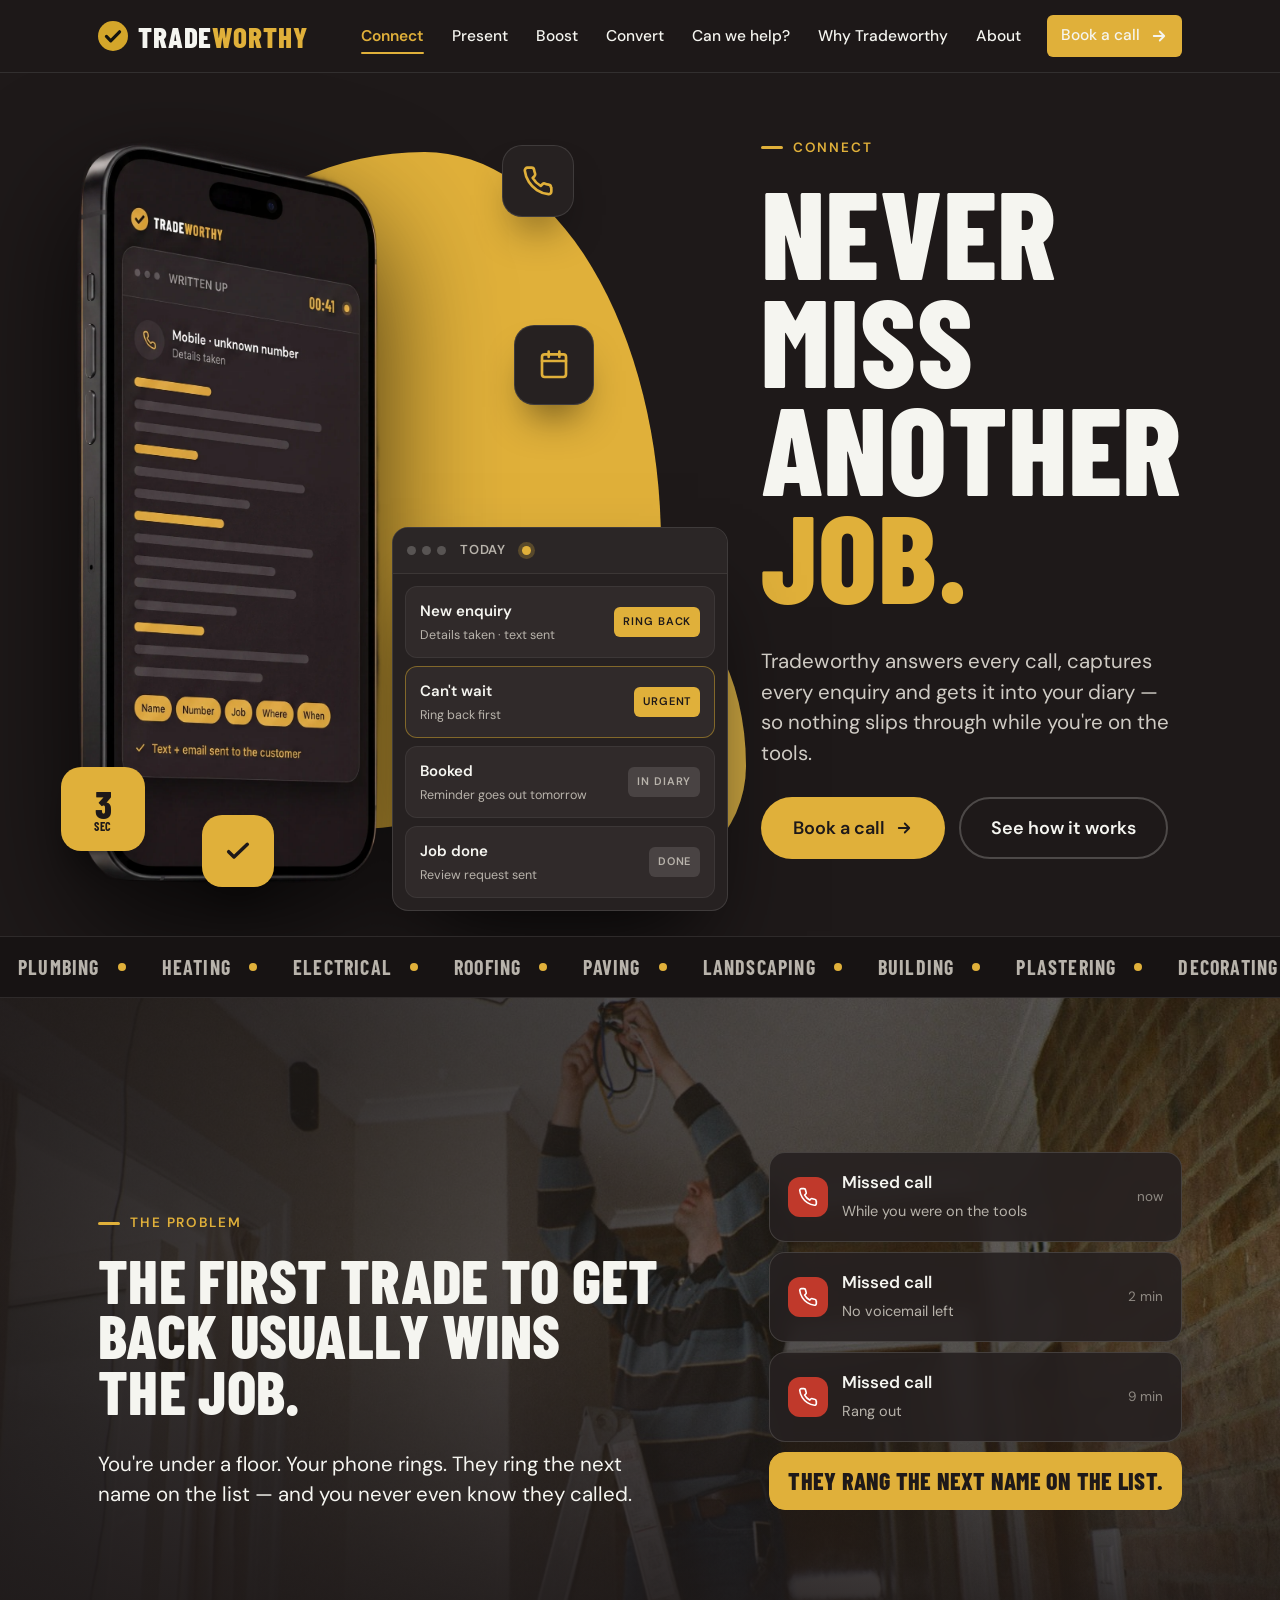
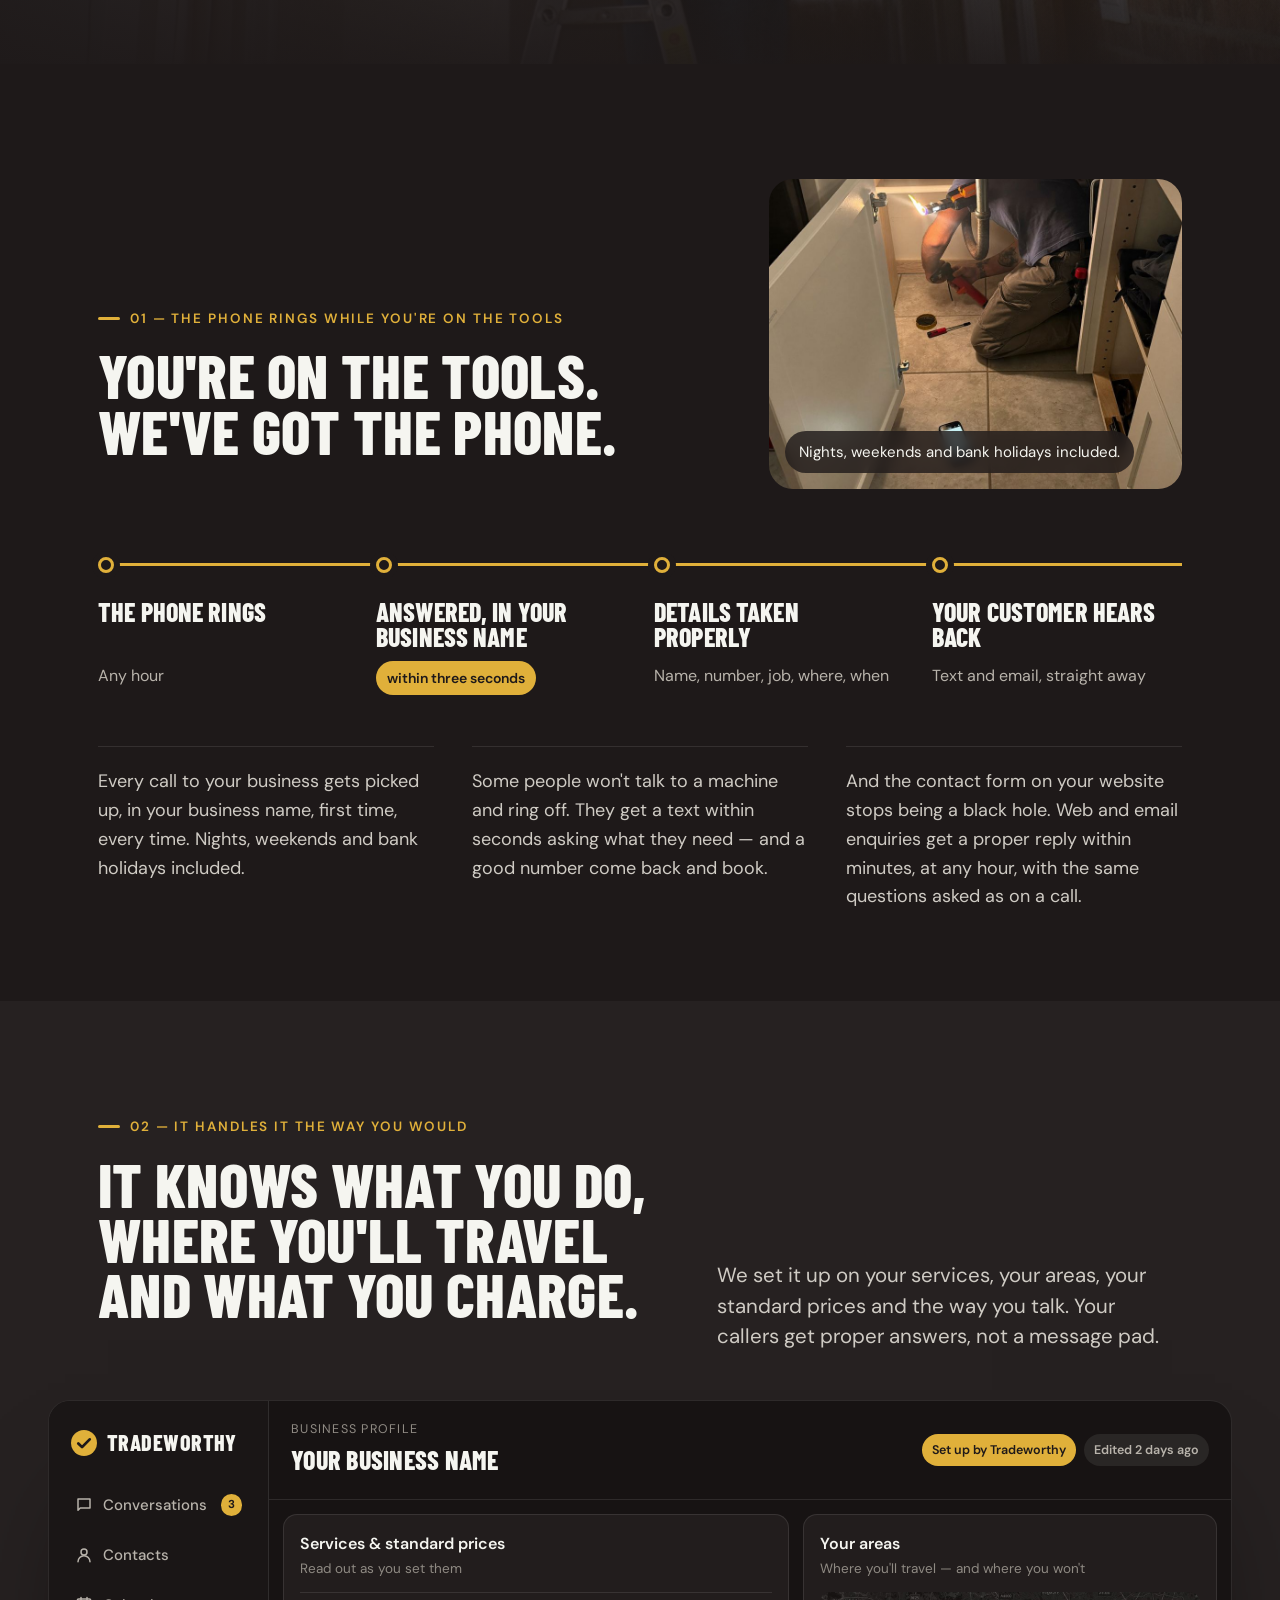
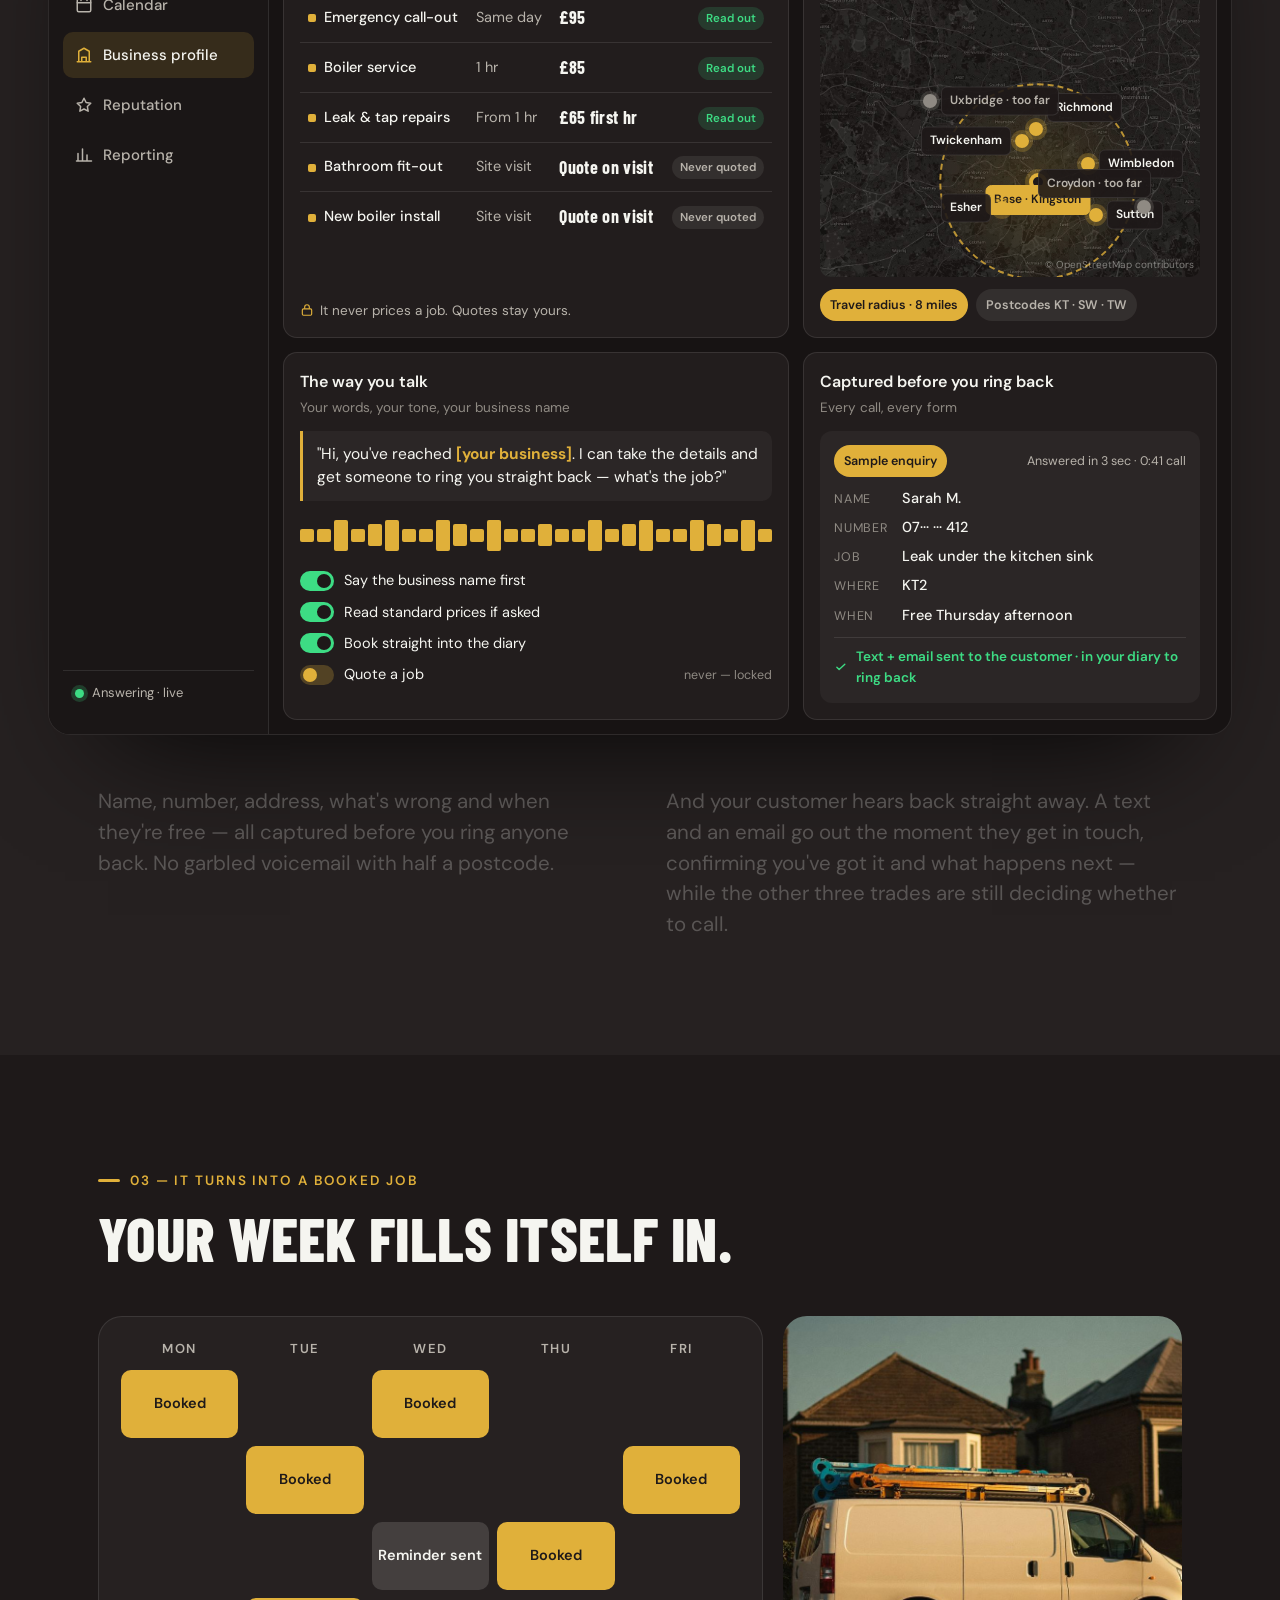
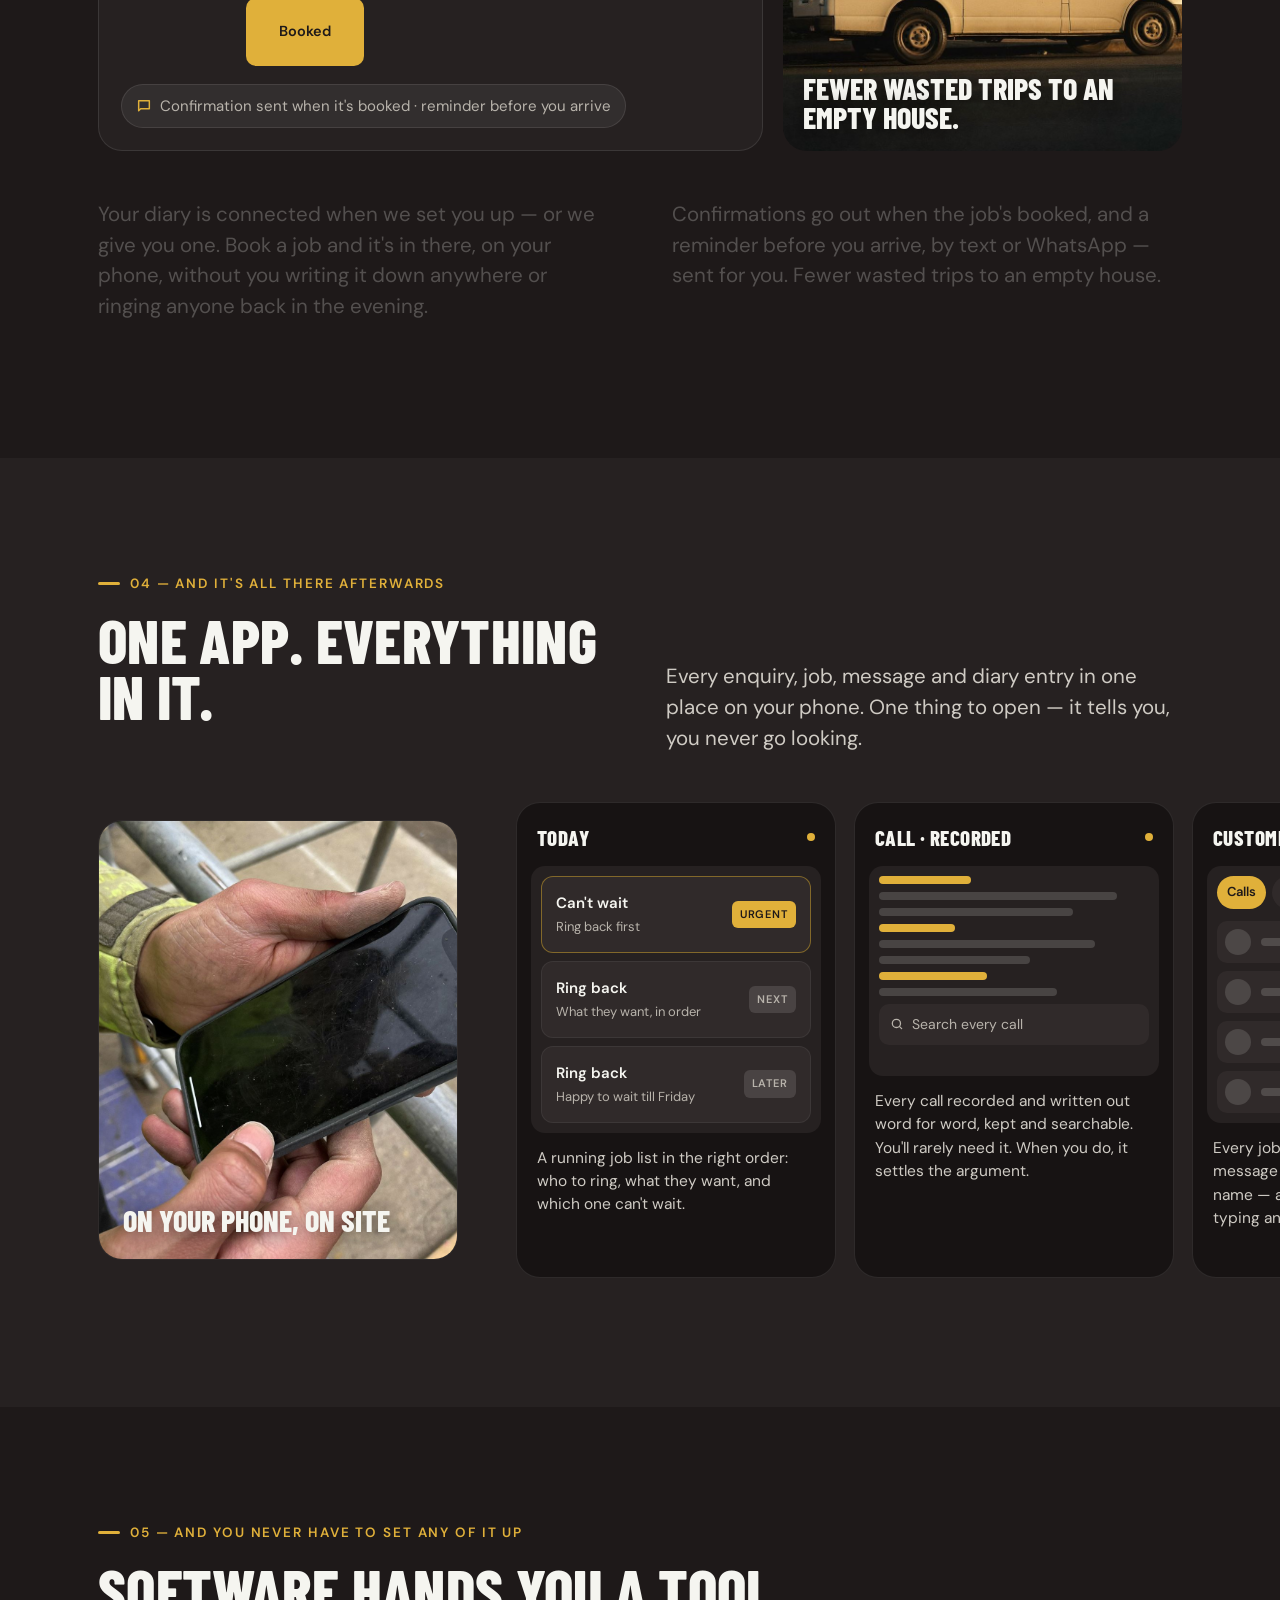
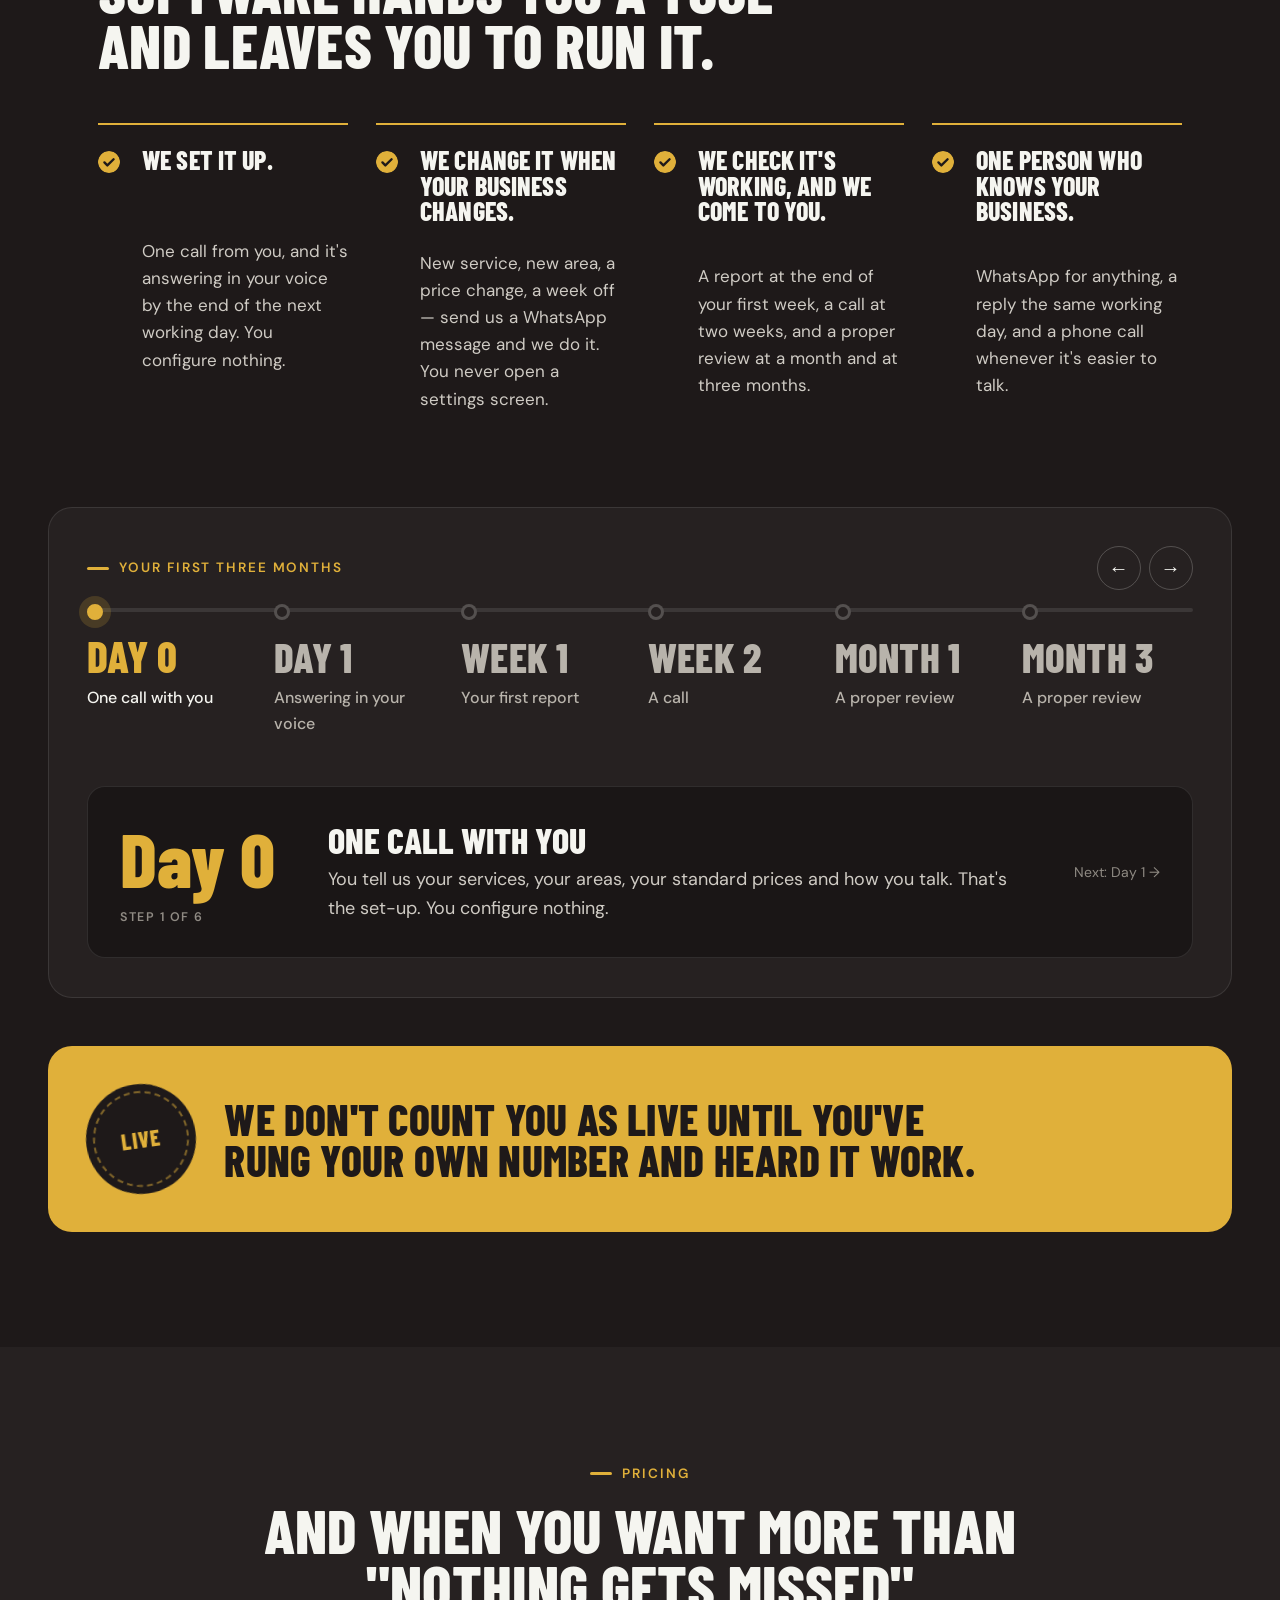
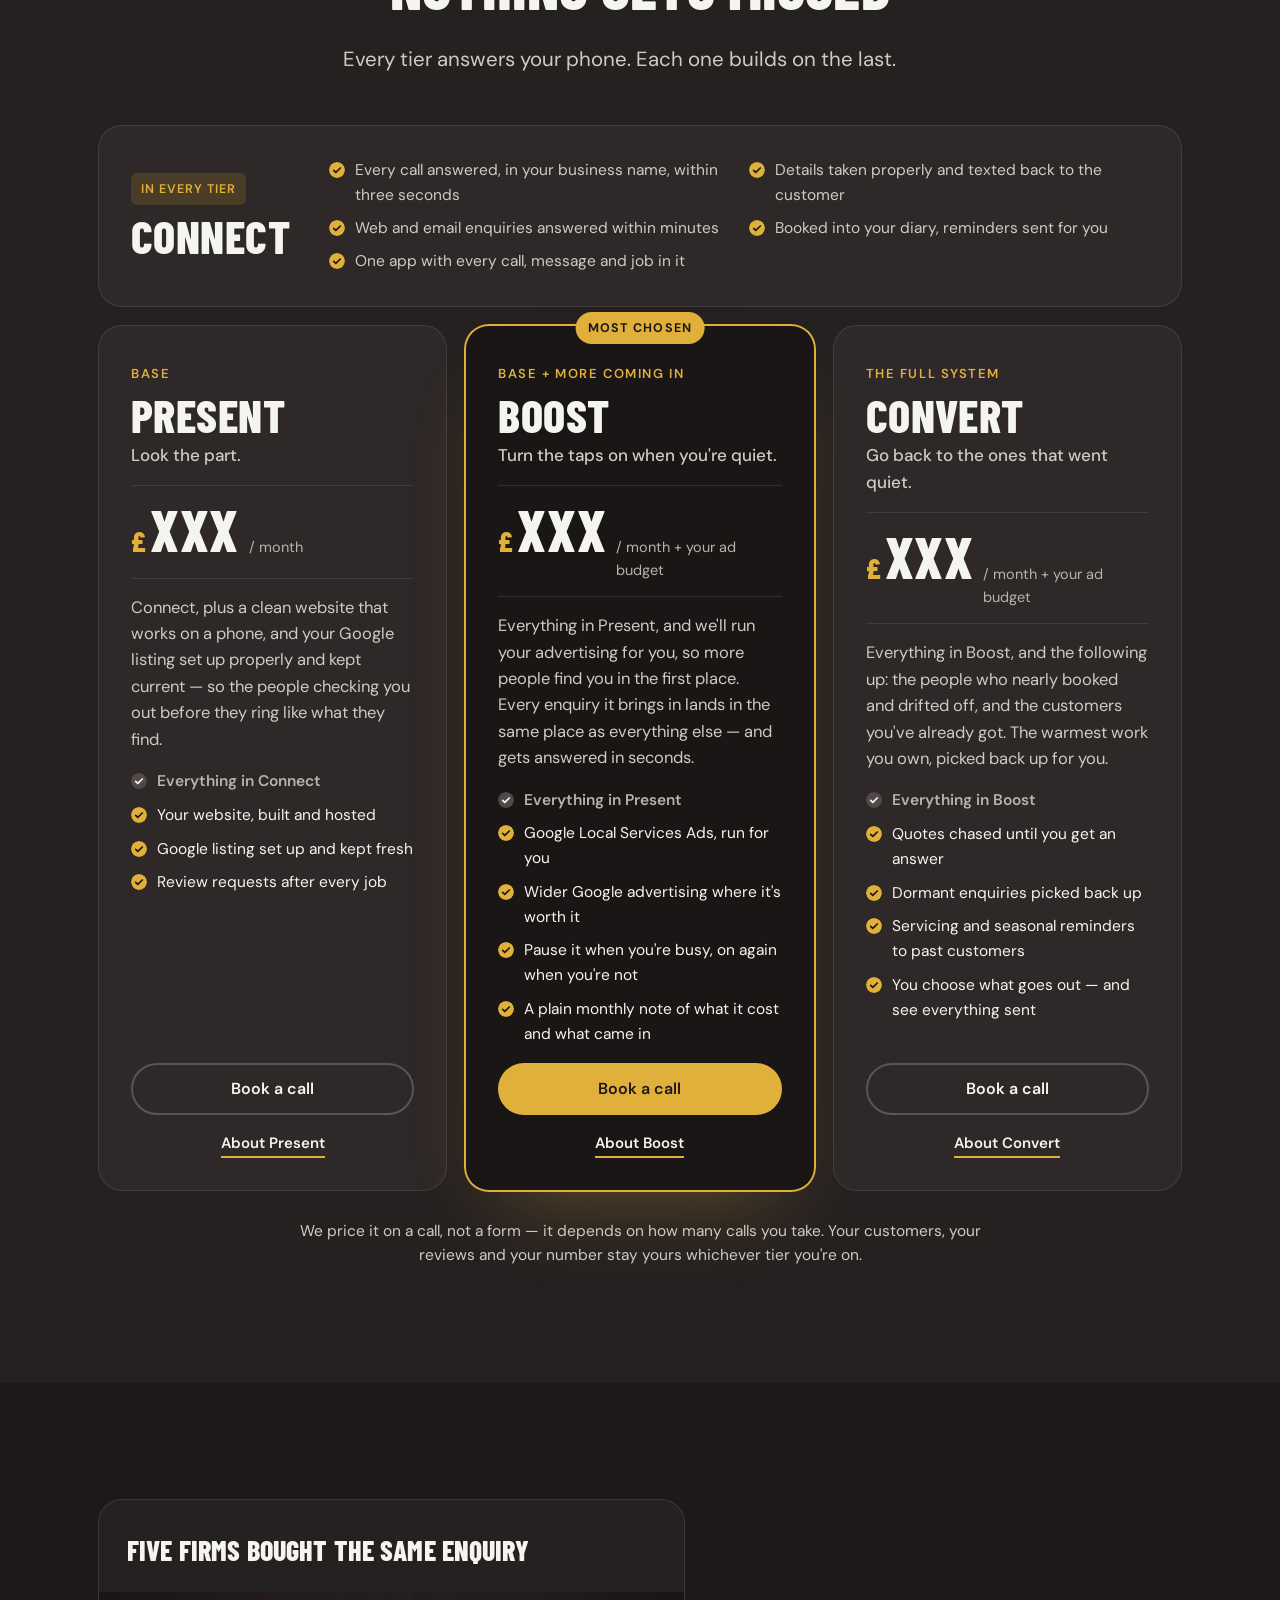
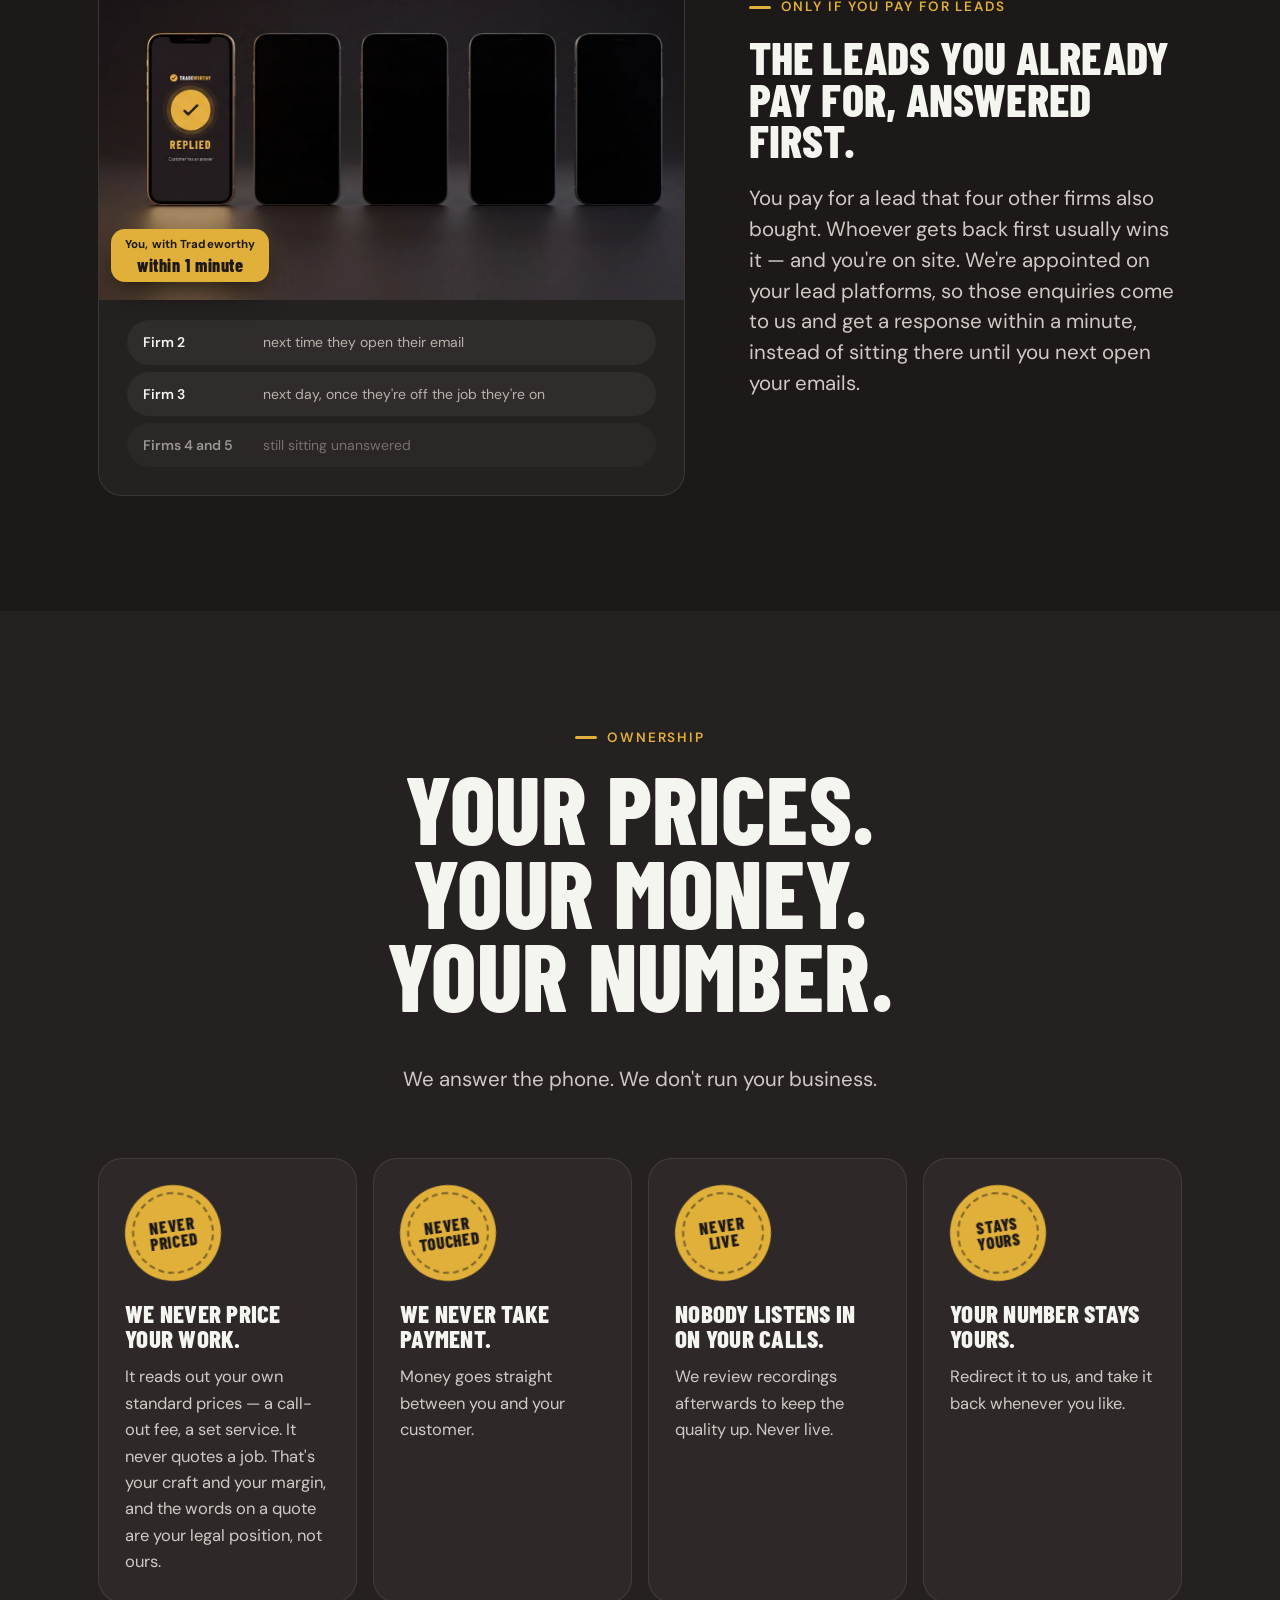
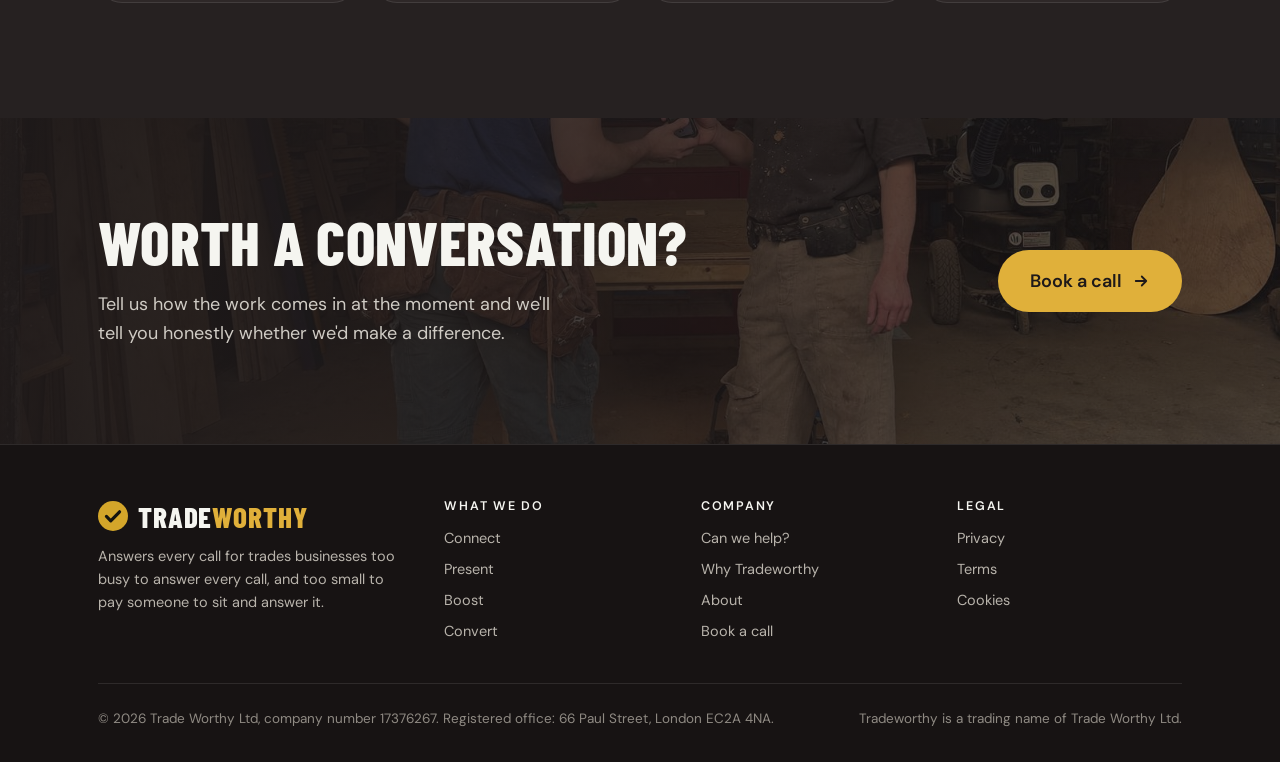
==== commit a4f1037c: "Replace the five-firms race chart with a photoreal phone lineup The animated lane/runner chart becom" ====
--- a/index.html
+++ b/index.html
@@ -357,18 +357,26 @@
 <!-- Only if you pay for leads — the race -->
 <section id="platforms" class="race-section">
   <div class="wrap race-grid">
-    <div class="race pop" aria-label="Illustration: five firms bought the same lead; the first to get back wins it">
-      <div class="race-title">Five firms bought the same enquiry</div>
-      <div class="lane you"><span class="who">You, with Tradeworthy</span><span class="runner"></span><span class="flag">inside half an hour</span></div>
-      <div class="lane"><span class="who">Firm 2</span><span class="runner"></span></div>
-      <div class="lane"><span class="who">Firm 3</span><span class="runner"></span></div>
-      <div class="lane"><span class="who">Firm 4</span><span class="runner"></span></div>
-      <div class="lane"><span class="who">Firm 5</span><span class="runner"></span><span class="flag dim">next time they open their emails</span></div>
-    </div>
+    <figure class="race pop" aria-labelledby="race-cap">
+      <figcaption class="race-title" id="race-cap">Five firms bought the same enquiry</figcaption>
+      <div class="race-shot">
+        <picture>
+          <source srcset="/assets/img/race-phones.webp" type="image/webp">
+          <img src="/assets/img/race-phones.jpg" width="1400" height="737" loading="lazy" decoding="async"
+               alt="Five identical phones standing side by side. The first is lit up, showing the Tradeworthy app with a gold tick and the word REPLIED. The other four are dark, the enquiry still sitting on them unanswered.">
+        </picture>
+        <p class="race-pin"><b>You, with Tradeworthy</b><span>within 1 minute</span></p>
+      </div>
+      <ol class="race-when">
+        <li><span class="who">Firm 2</span><span class="when">next time they open their email</span></li>
+        <li><span class="who">Firm 3</span><span class="when">next day, once they're off the job they're on</span></li>
+        <li class="dim"><span class="who">Firms 4 and 5</span><span class="when">still sitting unanswered</span></li>
+      </ol>
+    </figure>
     <div class="pop" data-from="right">
       <p class="eyebrow">Only if you pay for leads</p>
       <h2 style="font-size:clamp(30px,3.6vw,48px)">The leads you already pay for, answered first.</h2>
-      <p class="lead">You pay for a lead that four other firms also bought. Whoever gets back first usually wins it — and you're on site. We're appointed on your lead platforms, so those enquiries come to us and get a response inside half an hour, instead of sitting there until you next open your emails.</p>
+      <p class="lead">You pay for a lead that four other firms also bought. Whoever gets back first usually wins it — and you're on site. We're appointed on your lead platforms, so those enquiries come to us and get a response within a minute, instead of sitting there until you next open your emails.</p>
     </div>
   </div>
 </section>
--- a/assets/site.css
+++ b/assets/site.css
@@ -880,21 +880,38 @@
 /* ---------- Race ---------- */
 .race-grid{display:grid;grid-template-columns:1.15fr .85fr;gap:clamp(32px,5vw,72px);align-items:center}
 @media (max-width:860px){.race-grid{grid-template-columns:1fr}}
-.race{background:var(--stone);border:1px solid var(--line);border-radius:var(--r-lg);padding:clamp(20px,3vw,32px);display:grid;gap:10px}
-.race-title{font-family:var(--display);font-weight:800;text-transform:uppercase;font-size:24px;letter-spacing:.005em;margin-bottom:6px}
-.lane{position:relative;display:flex;align-items:center;gap:12px;height:48px;border-radius:999px;background:rgba(245,245,240,.05);padding:0 16px}
-.lane .who{font-size:14.5px;color:var(--mute-dark);width:170px;flex:none}
-.lane .runner{position:absolute;left:190px;width:28px;height:28px;border-radius:50%;background:rgba(245,245,240,.25);transition:left 2.6s cubic-bezier(.2,.8,.2,1)}
-.lane.you .runner{background:var(--gold);box-shadow:0 0 0 5px rgba(224,176,58,.25)}
-.lane .flag{position:absolute;right:16px;font-size:14px;color:var(--gold);font-weight:600;opacity:0;transition:opacity .4s 2.2s}
-.lane .flag.dim{color:var(--mute)}
-.race.in .lane.you .runner{left:calc(100% - 210px)}
-.race.in .lane:nth-child(3) .runner{left:calc(100% - 60%);transition-delay:.3s}
-.race.in .lane:nth-child(4) .runner{left:calc(100% - 68%);transition-delay:.5s}
-.race.in .lane:nth-child(5) .runner{left:calc(100% - 74%);transition-delay:.4s}
-.race.in .lane:nth-child(6) .runner{left:220px;transition-delay:.6s}
-.race.in .lane .flag{opacity:1}
-@media (max-width:600px){.lane .who{width:120px;font-size:13px}.lane .runner{left:140px}.race.in .lane.you .runner{left:calc(100% - 44px)}.race.in .lane:nth-child(6) .runner{left:150px}.lane .flag{display:none}}
+.race{background:var(--stone);border:1px solid var(--line);border-radius:var(--r-lg);padding:clamp(18px,2.6vw,28px);display:grid;gap:clamp(14px,2vw,20px);margin:0;overflow:hidden}
+.race-title{font-family:var(--display);font-weight:800;text-transform:uppercase;font-size:clamp(22px,2.4vw,28px);letter-spacing:.005em}
+/* Bleeds to the card edges so the five phones read at a useful size. */
+.race-shot{position:relative;background:#1a1616;
+  margin-left:calc(-1 * clamp(18px,2.6vw,28px));margin-right:calc(-1 * clamp(18px,2.6vw,28px))}
+.race-shot img{display:block;width:100%;height:auto}
+/* Pinned under the lit phone. 15.6% is that phone's centre in race-phones.webp —
+   keep the two in step if the image is ever regenerated or re-cropped. */
+.race-pin{position:absolute;bottom:6%;width:158px;
+  /* Sits under the lit phone (centre 15.6% of race-phones.webp), but never closer than
+     12px to the card edge on narrow layouts. Half the pin width is 79px. */
+  left:max(12px,calc(15.6% - 79px));margin:0;
+  display:grid;gap:1px;justify-items:center;text-align:center;white-space:nowrap;
+  background:var(--gold);color:#1e1919;border-radius:14px;padding:7px 10px 8px;
+  box-shadow:0 14px 30px -10px rgba(0,0,0,.9)}
+.race-pin b{font-size:11.5px;font-weight:700;letter-spacing:.01em}
+.race-pin span{font-family:var(--display);font-weight:800;font-size:18px;line-height:1;letter-spacing:.03em}
+.race-when{list-style:none;margin:0;padding:0;display:grid;gap:7px}
+.race-when li{display:flex;align-items:baseline;gap:12px;padding:11px 16px;border-radius:999px;background:rgba(245,245,240,.05)}
+.race-when .who{font-size:14px;font-weight:600;width:108px;flex:none}
+.race-when .when{font-size:14px;color:var(--mute-dark)}
+.race-when li.dim{opacity:.55}
+@media (max-width:700px){
+  /* Too little surface left under the phones at this size — drop the pin just below
+     the shot instead of over it. .race clips, .race-shot no longer does. */
+  .race-pin{position:relative;left:auto;bottom:auto;width:auto;justify-self:start;
+    margin:-16px 0 0 12px;z-index:2}
+}
+@media (max-width:560px){
+  .race-when .who{width:auto}
+  .race-when li{flex-wrap:wrap;gap:2px 10px}
+}
 
 /* ---------- Seals ---------- */
 .own-head{text-align:center;max-width:760px;margin:0 auto clamp(40px,5vw,64px)}
@@ -918,7 +935,7 @@
 .cta-band.photo p{color:var(--slate)}
 .cta-band.photo .btn-gold{background:var(--gold);color:#1e1919}
 
-@media (prefers-reduced-motion:reduce){.notif,.node,.slot,.lane .runner,.lane .flag,.jstep p,.jfill{transition:none;opacity:1;transform:none}.rail-line::after{transition:none}.wave i,.radius,.commit .seal,.dot-live{animation:none}}
+@media (prefers-reduced-motion:reduce){.notif,.node,.slot,.jstep p,.jfill{transition:none;opacity:1;transform:none}.rail-line::after{transition:none}.wave i,.radius,.commit .seal,.dot-live{animation:none}}
 
 /* ---------- Small screens ---------- */
 @media (max-width:560px){
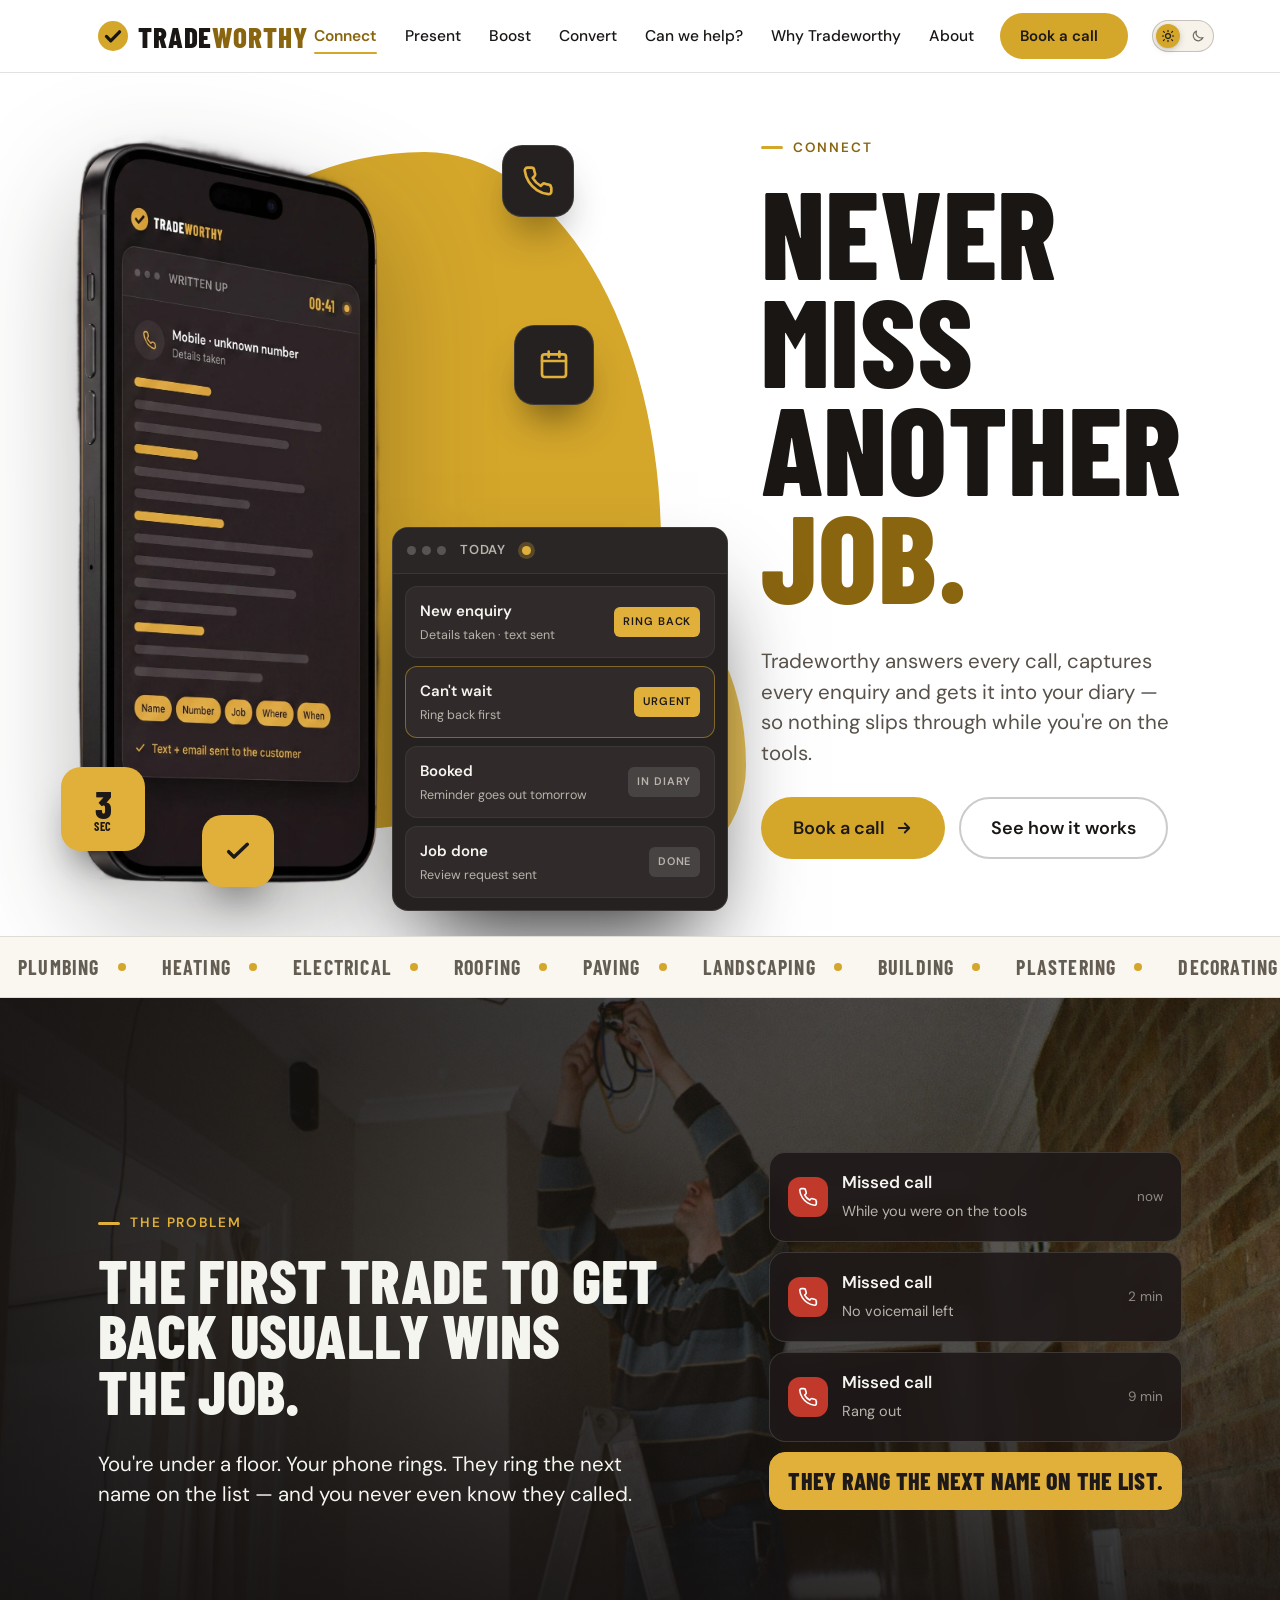
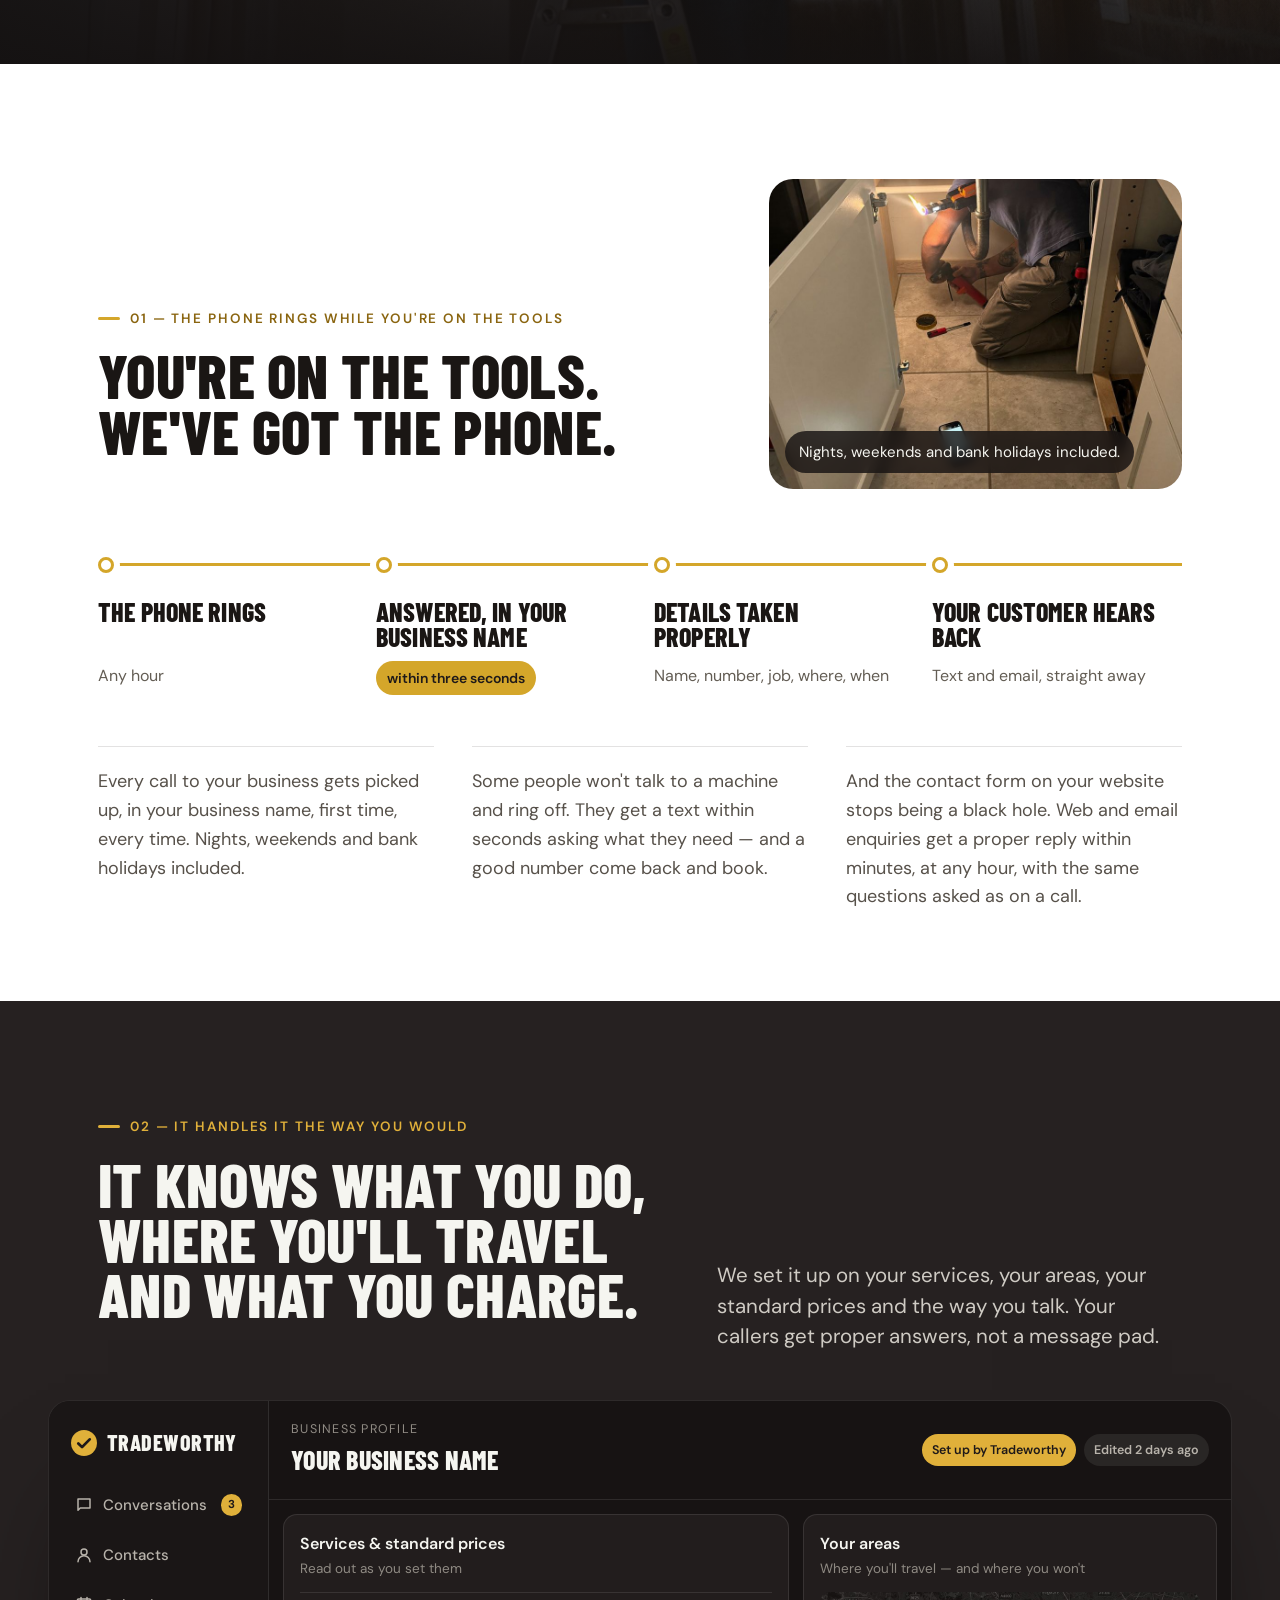
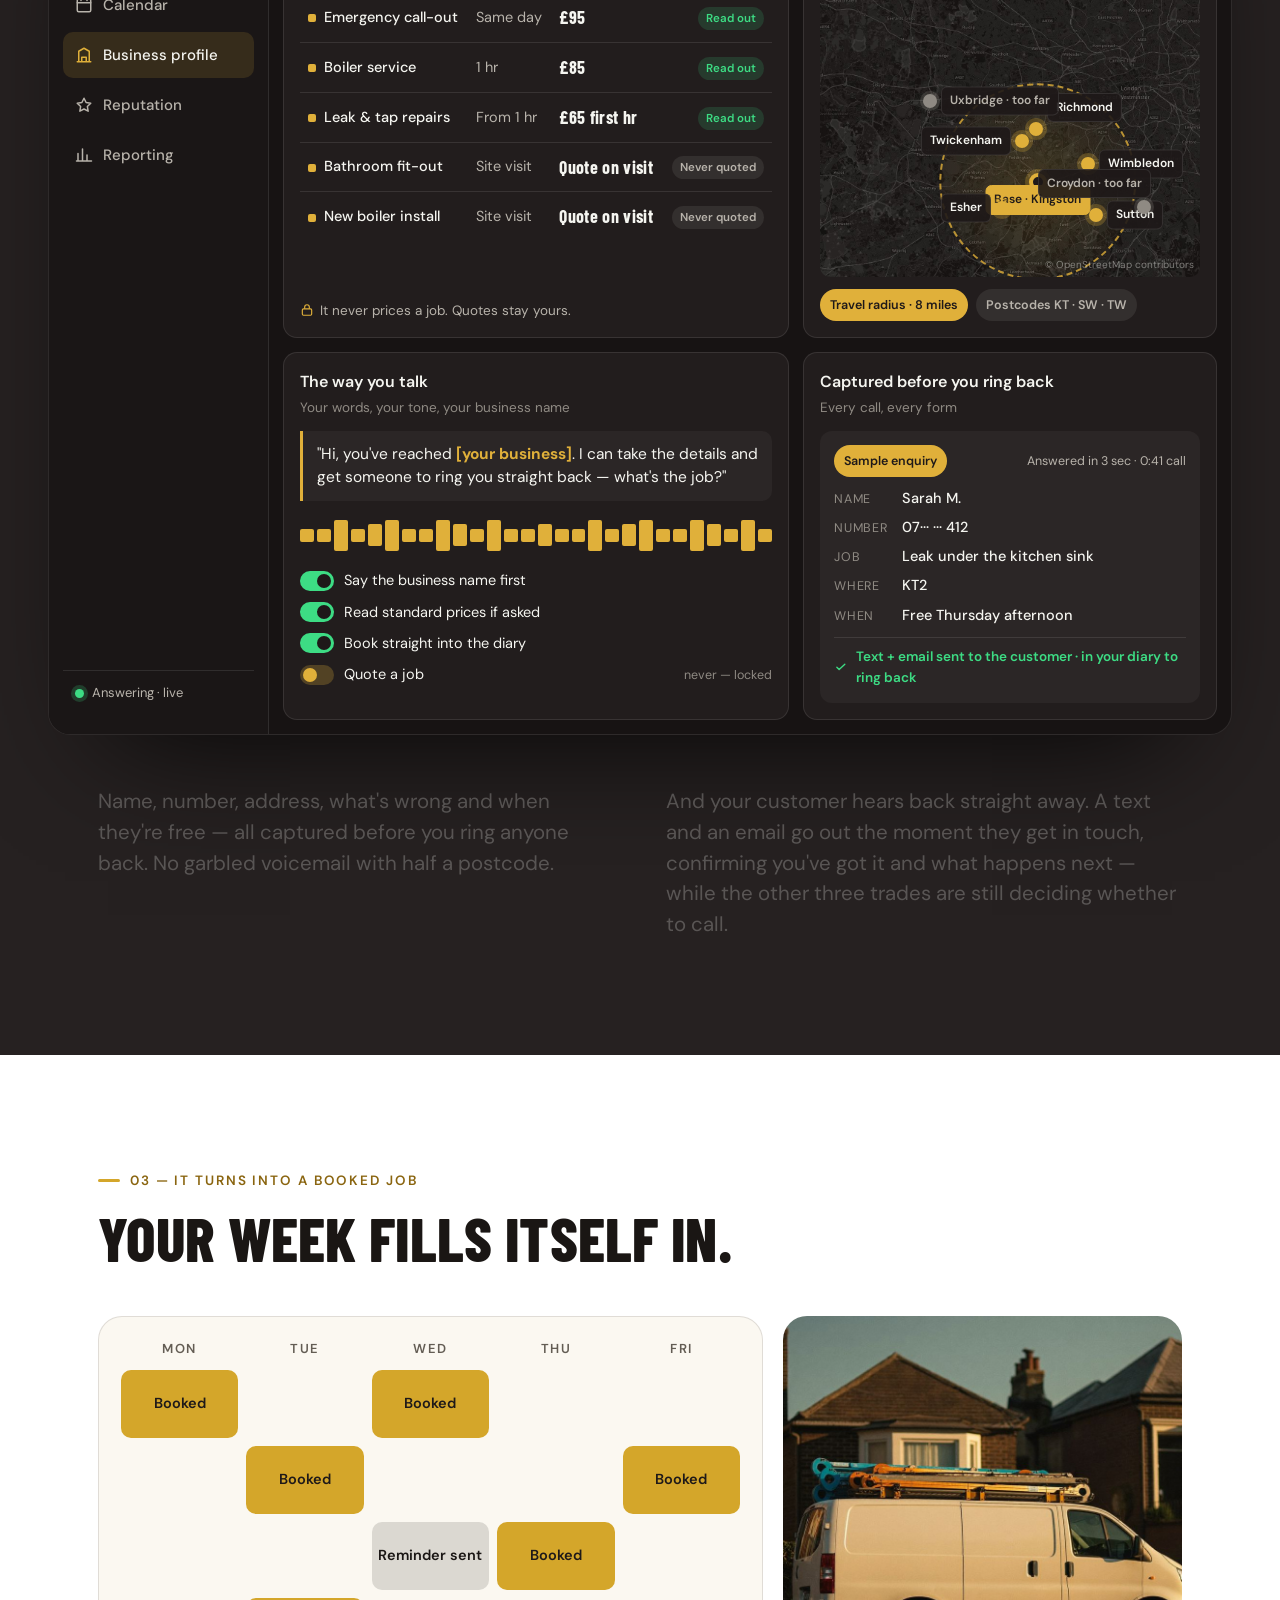
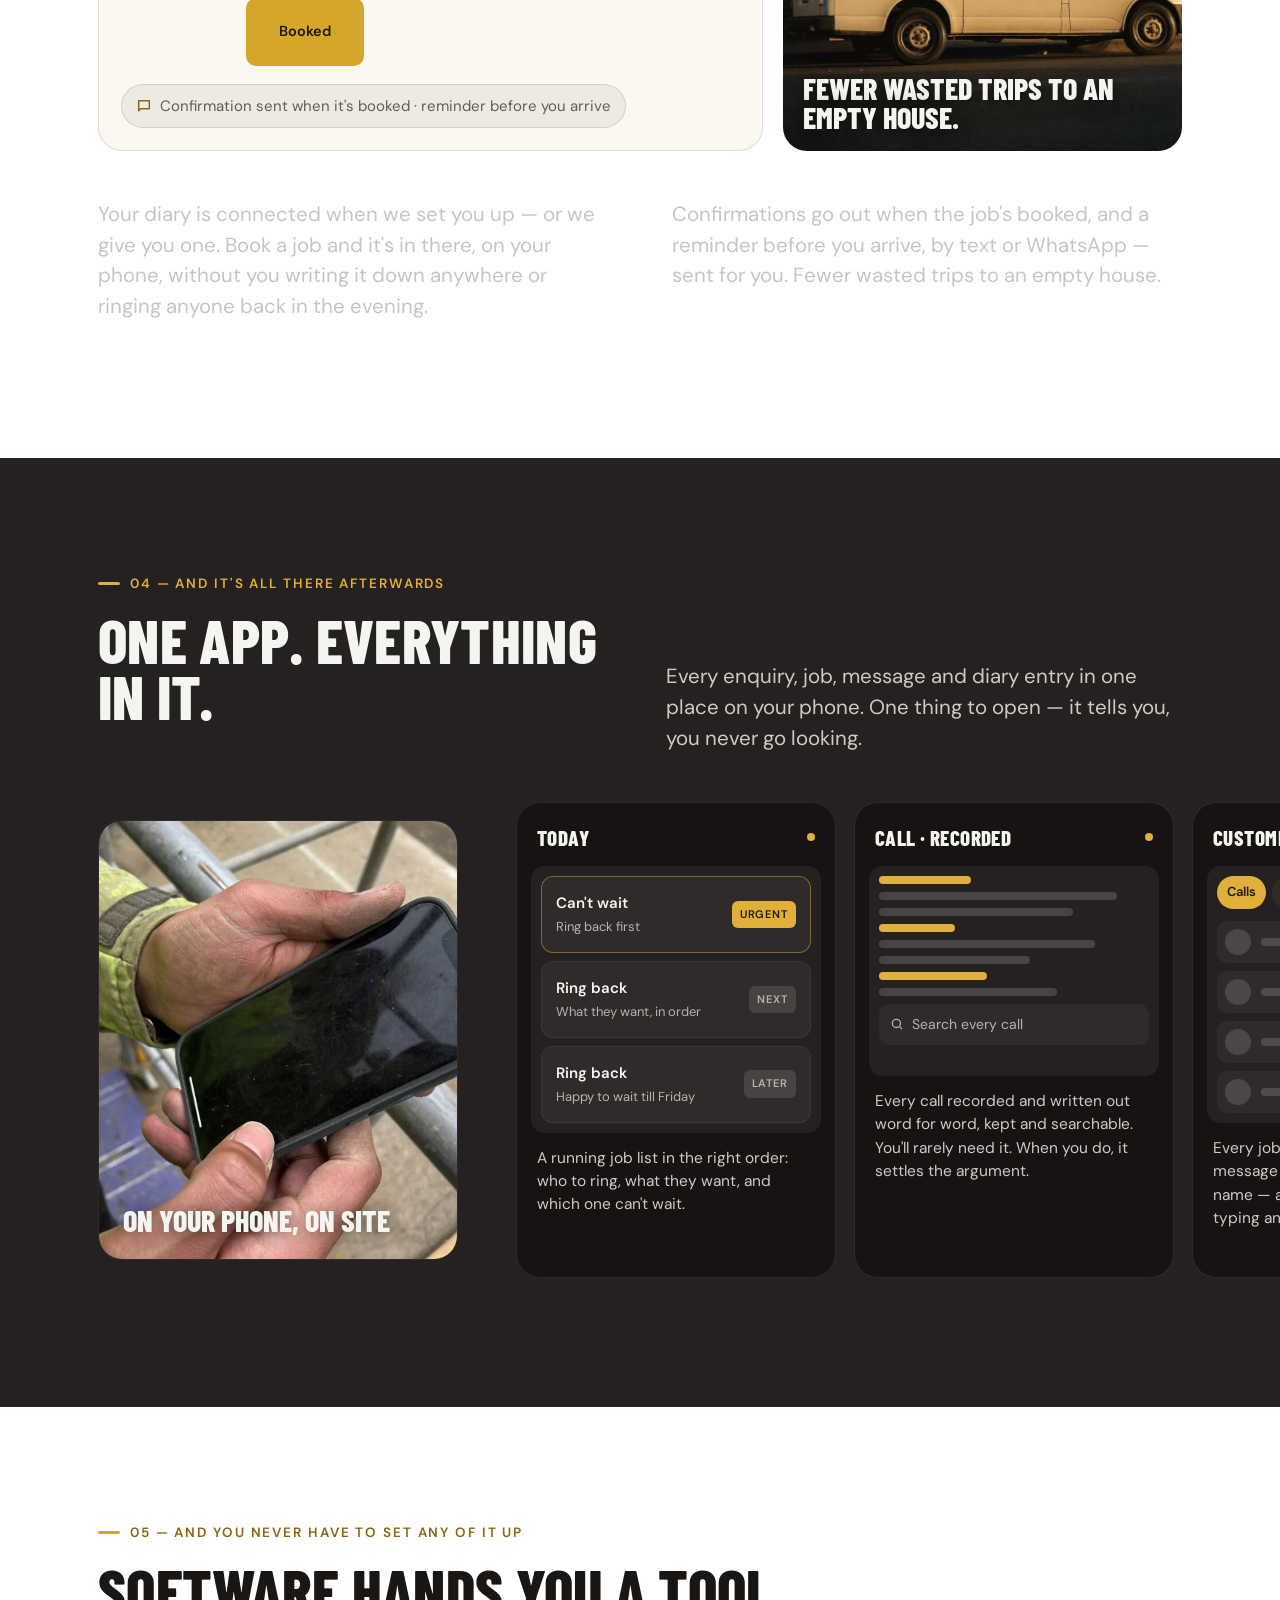
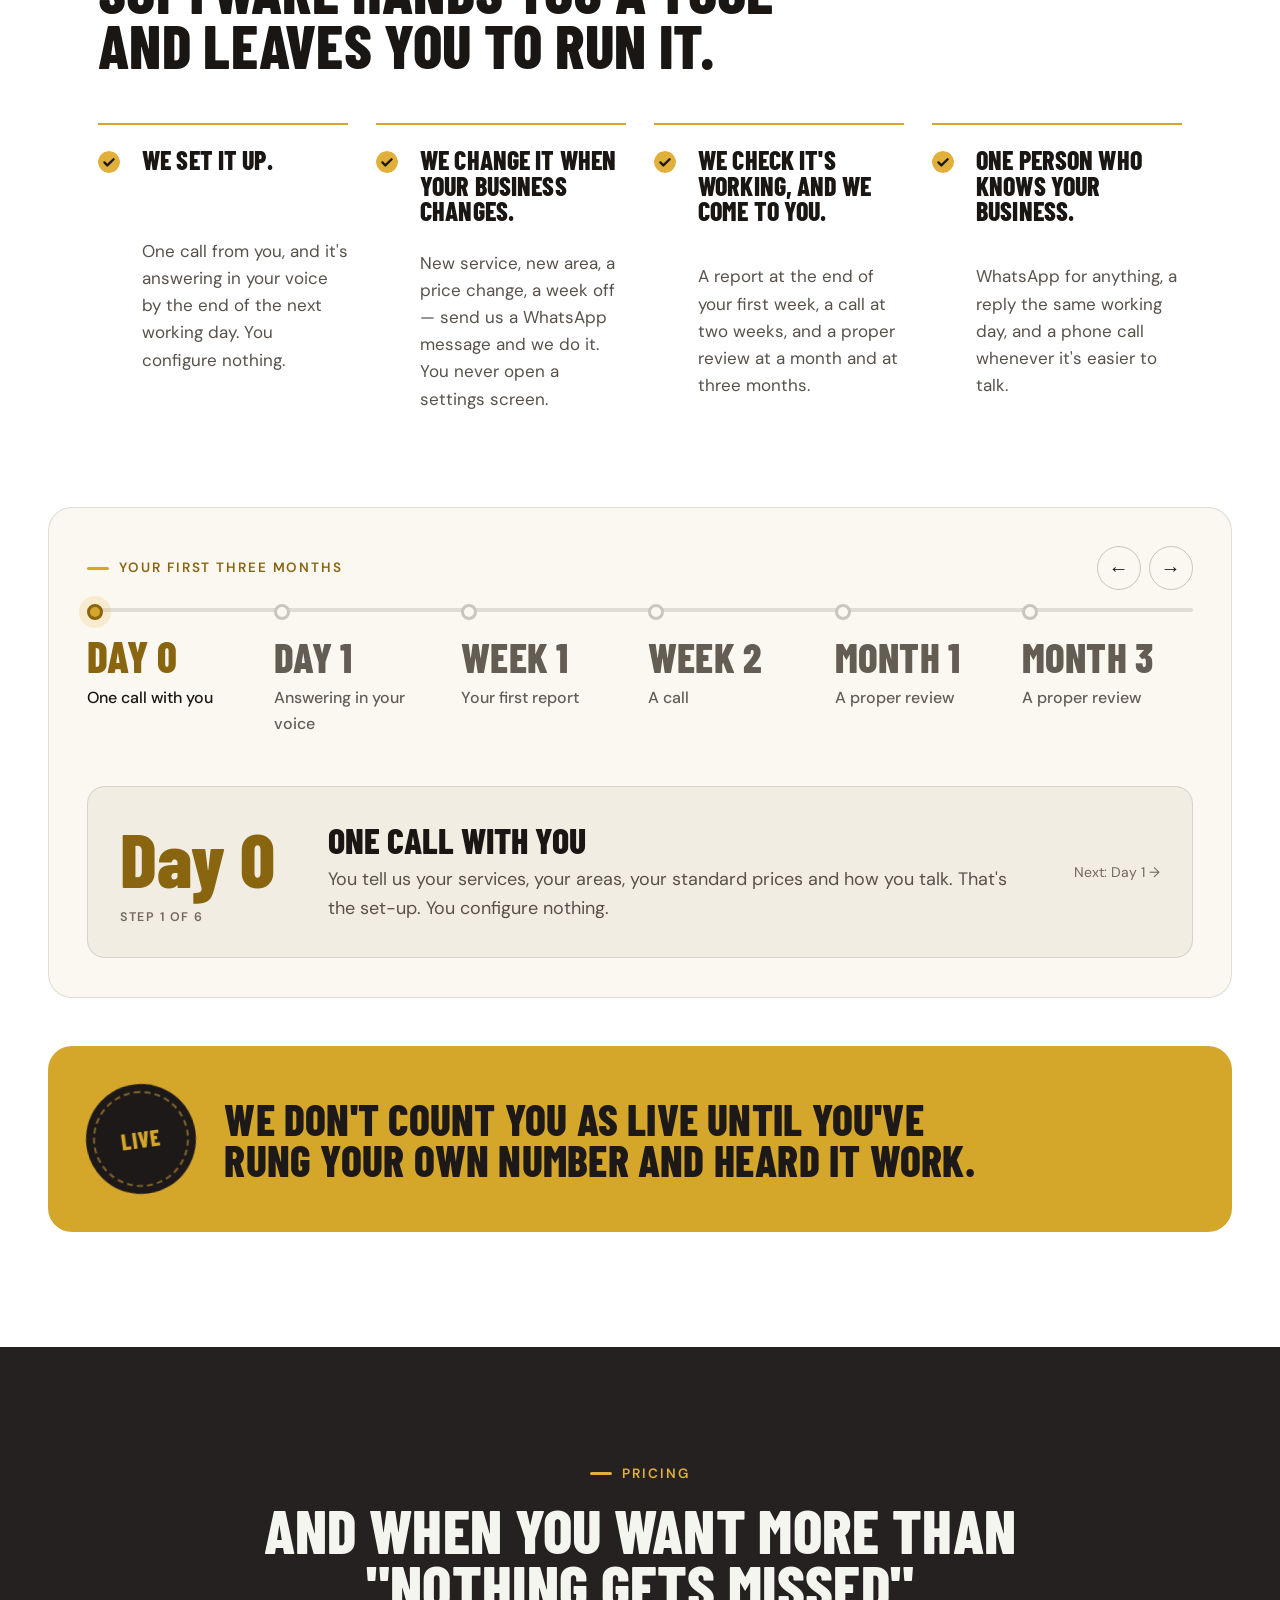
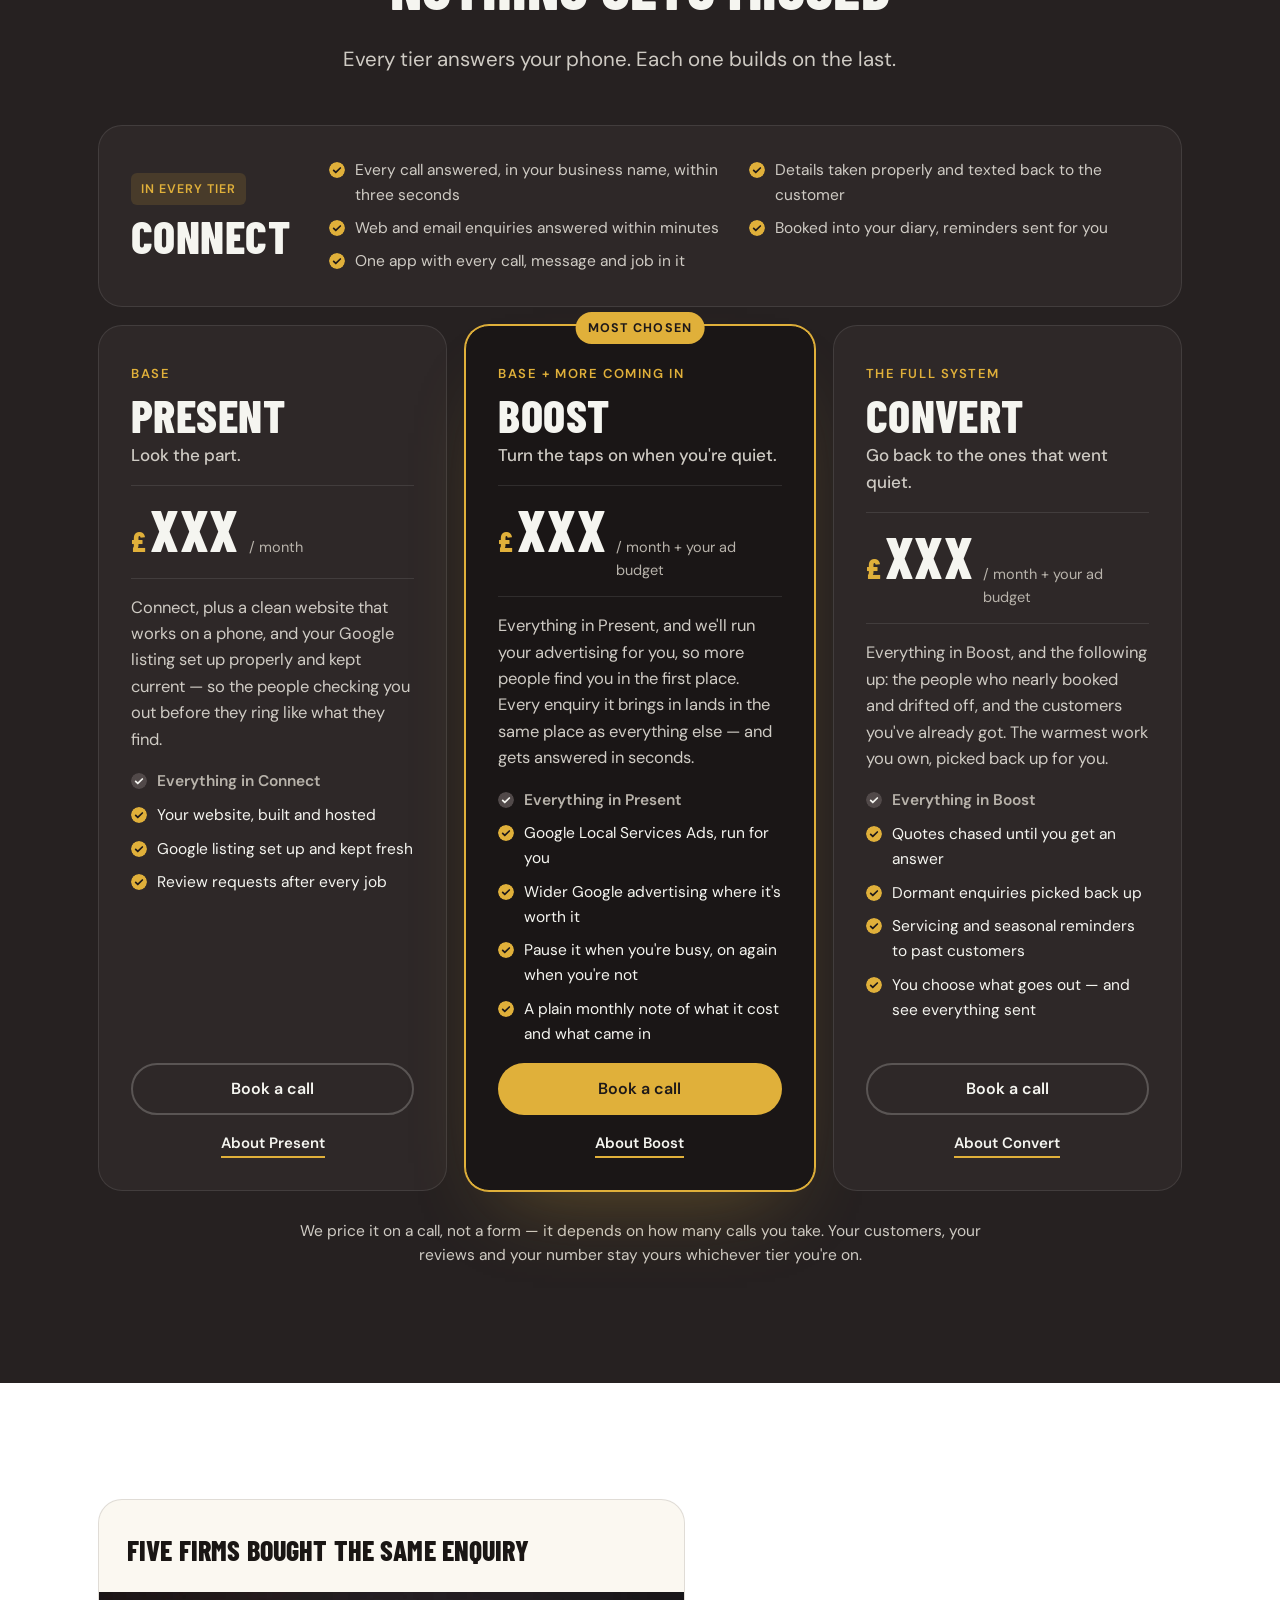
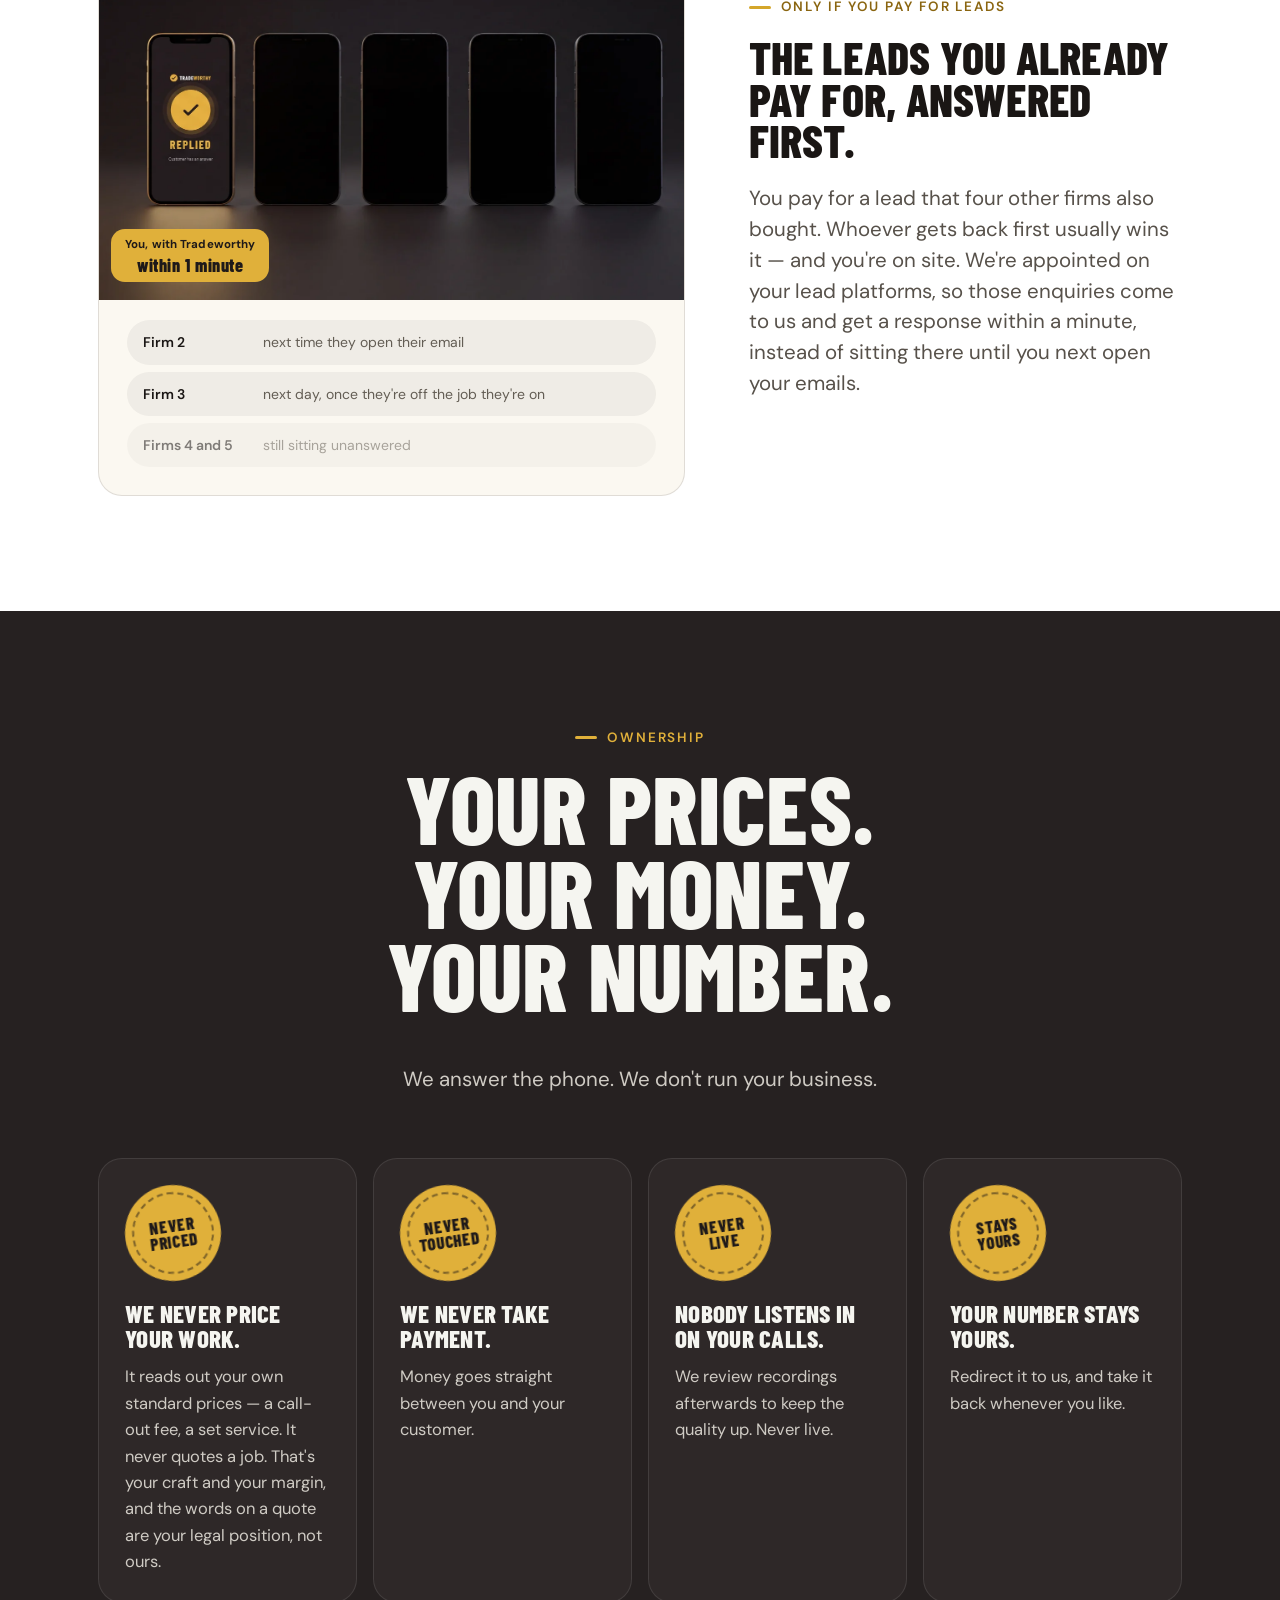
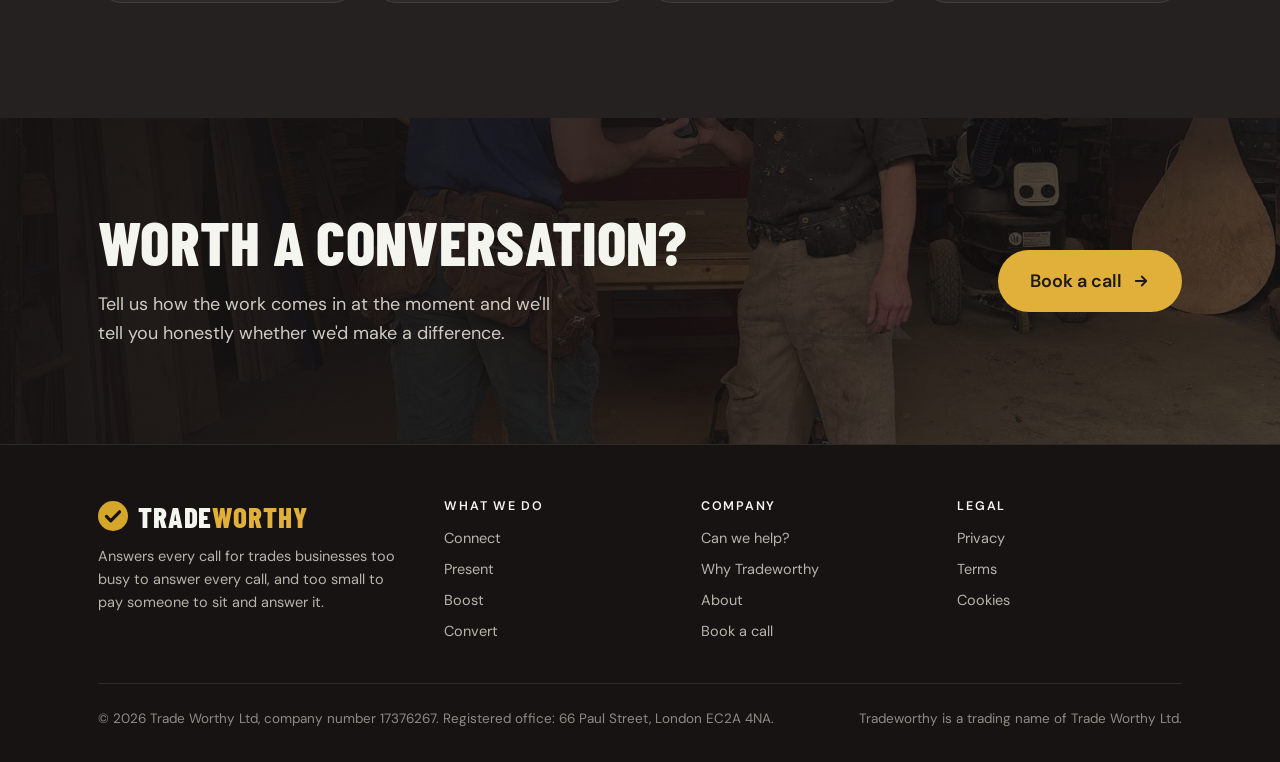
==== commit e42b6c9c: "Add a light theme and a header toggle, light by default The site shipped dark-only: a "Theme B" bloc" ====
--- a/index.html
+++ b/index.html
@@ -3,9 +3,10 @@
 <head>
 <meta charset="utf-8">
 <meta name="viewport" content="width=device-width, initial-scale=1">
+<script>(function(){try{var t=localStorage.getItem("tw-theme");if(t==="dark")document.documentElement.setAttribute("data-theme","dark")}catch(e){}})();</script>
 <link rel="icon" href="/assets/favicon.svg" type="image/svg+xml">
 <meta property="og:title" content="Tradeworthy — Never miss another job"><meta property="og:description" content="Tradeworthy answers every call, captures every enquiry and gets it into your diary — so nothing slips through while you&#x27;re on the tools."><meta property="og:type" content="website">
-<meta name="theme-color" content="#1e1919">
+<meta name="theme-color" content="#ffffff">
 <title>Tradeworthy — Never miss another job</title>
 <meta name="description" content="Tradeworthy answers every call, captures every enquiry and gets it into your diary — so nothing slips through while you&#x27;re on the tools.">
 <link rel="preconnect" href="https://fonts.googleapis.com"><link rel="preconnect" href="https://fonts.gstatic.com" crossorigin>
@@ -17,6 +18,7 @@
 <header class="site-header"><div class="wrap">
   <a class="logo" href="/" aria-label="Tradeworthy home"><svg class="mark" viewBox="0 0 32 32" aria-hidden="true"><circle cx="16" cy="16" r="16" fill="#d4a62a"/><path d="M9 16.5l4.6 4.6L23 11.5" fill="none" stroke="#15140f" stroke-width="3.4" stroke-linecap="round" stroke-linejoin="round"/></svg><span>TRADE<b>WORTHY</b></span></a>
   <button class="burger" aria-label="Menu" aria-expanded="false" aria-controls="nav"><svg viewBox="0 0 24 24" fill="none" stroke="currentColor" stroke-width="2" stroke-linecap="round"><path d="M4 7h16M4 12h16M4 17h16"/></svg></button>
+  <button class="theme-toggle" type="button" role="switch" aria-checked="false" aria-label="Dark theme"><span class="tt-thumb" aria-hidden="true"></span><svg class="tt-i tt-sun" viewBox="0 0 24 24" fill="none" stroke="currentColor" stroke-width="2" stroke-linecap="round" aria-hidden="true"><circle cx="12" cy="12" r="4.2"/><path d="M12 2.4v2.2M12 19.4v2.2M4.2 4.2l1.6 1.6M18.2 18.2l1.6 1.6M2.4 12h2.2M19.4 12h2.2M4.2 19.8l1.6-1.6M18.2 5.8l1.6-1.6"/></svg><svg class="tt-i tt-moon" viewBox="0 0 24 24" fill="none" stroke="currentColor" stroke-width="2" stroke-linecap="round" stroke-linejoin="round" aria-hidden="true"><path d="M20.6 14.7A8.7 8.7 0 0 1 9.3 3.4a8.7 8.7 0 1 0 11.3 11.3z"/></svg></button>
   <nav class="nav" id="nav" aria-label="Main"><a href="/" aria-current="page">Connect</a><a href="/present">Present</a><a href="/boost">Boost</a><a href="/convert">Convert</a><a href="/can-we-help">Can we help?</a><a href="/why-tradeworthy">Why Tradeworthy</a><a href="/about">About</a><a class="btn btn-gold btn-sm" href="/book-a-call">Book a call <svg viewBox="0 0 24 24" fill="none" stroke="currentColor" stroke-width="2.4" stroke-linecap="round" stroke-linejoin="round" aria-hidden="true"><path d="M5 12h14M13 6l6 6-6 6"/></svg></a></nav>
 </div></header>
 <main id="main">
--- a/assets/site.css
+++ b/assets/site.css
@@ -1,16 +1,107 @@
 /* Tradeworthy — site styles. Gold brand, static site, no build step required. */
+/* ============================================================
+   Design tokens. One palette, three scopes:
+     :root                    — light theme (the default)
+     :root[data-theme=dark]   — dark theme (opt in; remembered)
+     .dark, .on-dark, …       — islands that stay dark in BOTH themes
+                                (photo bands, product mockups, footer)
+   Everything below this block reads tokens, never literals, so the
+   two themes and the islands stay in step.
+   ============================================================ */
 :root{
-  --ink:#15140f; --ink-2:#22201a; --ink-3:#2e2b24;
-  --paper:#faf7f0; --stone:#f0ebdf; --stone-2:#e6e0d2; --line:#dad3c4; --line-2:#c9c1ae;
-  --slate:#5e5a50; --mute:#8a857a; --mute-dark:#b9b3a5;
-  --gold:#d4a62a; --gold-2:#c9a227; --gold-text:#7d6010; --gold-soft:#f5e9c3; --gold-dark:#a6801a;
+  /* Type, rhythm, motion — the same in both themes */
+  --display:"Barlow Condensed","Arial Narrow",Impact,sans-serif;
+  --body:"DM Sans","Helvetica Neue",Arial,sans-serif;
+  --max:1180px; --pad:clamp(20px,4vw,48px);
+  --r:16px; --r-lg:24px;
+  --ease:cubic-bezier(.2,.7,.2,1);
+
+  /* Constants: gold reads as gold on either canvas, and these two
+     never move because they sit on a surface that never moves. */
+  --on-gold:#1e1919; --on-gold-rgb:30,25,25;   /* text on a gold fill */
+  --on-dark-ink:#f5f5f0;                        /* text on a fixed dark fill or photo */
+  --photo-scrim:20,17,17;                       /* scrim over photography */
   --ok:#2f7d4f;
-  --display:"Barlow Condensed","Arial Narrow",Arial,sans-serif;
-  --body:"Barlow","Helvetica Neue",Arial,sans-serif;
-  --max:1180px; --pad:clamp(20px,4vw,48px);
-  --r:10px; --r-lg:18px;
-  --ease:cubic-bezier(.2,.7,.2,1);
-}
+
+  /* ---------- Light theme ---------- */
+  color-scheme:light;
+  --paper:#ffffff; --paper-rgb:255,255,255;
+  --band:#f7f3ea;                               /* alternating section band */
+  --stone:#fbf8f1; --stone-2:#f3eee3;           /* cards, elevated cards */
+  --surface:#f7f3ea;                            /* inner panel */
+  --sunk:#faf7f0; --sunk-2:#f2ede2;             /* recessed strips and insets */
+  --raise:#f2ede2; --raise-2:#eae4d6;           /* mockup chrome */
+  --ink:#1a1614; --ink-rgb:26,22,20;
+  --ink-2:#f3eee3; --ink-3:#e6dfd0; --ink-hi:#000;
+  --slate:#57514a; --mute:#6f695f; --mute-dark:#635d54;
+  --line:rgba(26,22,20,.12); --line-2:rgba(26,22,20,.22);
+  --gold:#d4a62a; --gold-2:#c9a227; --gold-hi:#e2b53a;
+  --gold-text:#8a6510; --gold-dark:#8a6510;     /* gold that has to read as text */
+  --gold-soft:rgba(212,166,42,.2);
+  --sh-1:0 18px 40px -26px rgba(26,22,20,.32);
+  --sh-2:0 40px 80px -34px rgba(26,22,20,.34);
+  --sh-3:0 50px 100px -55px rgba(26,22,20,.42);
+}
+
+/* ---------- Dark theme ---------- */
+:root[data-theme="dark"]{
+  color-scheme:dark;
+  --paper:#1e1919; --paper-rgb:30,25,25;
+  --band:#231e1e;
+  --stone:#262121; --stone-2:#2e2828;
+  --surface:#221d1d;
+  --sunk:#171313; --sunk-2:#1a1616;
+  --raise:#2b2626; --raise-2:#302a2a;
+  --ink:#f5f5f0; --ink-rgb:245,245,240;
+  --ink-2:#262121; --ink-3:#342e2e; --ink-hi:#ffffff;
+  --slate:#cfcbc4; --mute:#8f8a83; --mute-dark:#b8b3ab;
+  --line:rgba(245,245,240,.1); --line-2:rgba(245,245,240,.22);
+  --gold:#e0b03a; --gold-2:#d4a62a; --gold-hi:#f0c24a;
+  --gold-text:#e0b03a; --gold-dark:#e0b03a;
+  --gold-soft:rgba(224,176,58,.14);
+  --sh-1:0 24px 48px -28px rgba(0,0,0,.7);
+  --sh-2:0 50px 90px -30px rgba(0,0,0,.85);
+  --sh-3:0 60px 120px -60px rgba(0,0,0,.9);
+}
+
+/* ---------- Dark islands ----------
+   These carry the dark palette in both themes: the photography bands,
+   the product mockups (they are screenshots of a dark app), the footer,
+   and any section the page marked .dark. In light mode they give the
+   page its rhythm; in dark mode they are simply the shades they were. */
+.dark,.on-dark,.band,.cta-band.photo,.site-footer,.win,.tile,.race-shot,.phone,.callcard{
+  color-scheme:dark;
+  color:var(--ink);
+  --paper:#1e1919; --paper-rgb:30,25,25;
+  --band:#231e1e;
+  --stone:#262121; --stone-2:#2e2828;
+  --surface:#221d1d;
+  --sunk:#171313; --sunk-2:#1a1616;
+  --raise:#2b2626; --raise-2:#302a2a;
+  --ink:#f5f5f0; --ink-rgb:245,245,240;
+  --ink-2:#262121; --ink-3:#342e2e; --ink-hi:#ffffff;
+  --slate:#cfcbc4; --mute:#8f8a83; --mute-dark:#b8b3ab;
+  --line:rgba(245,245,240,.1); --line-2:rgba(245,245,240,.22);
+  --gold:#e0b03a; --gold-2:#d4a62a; --gold-hi:#f0c24a;
+  --gold-text:#e0b03a; --gold-dark:#e0b03a;
+  --gold-soft:rgba(224,176,58,.14);
+  --sh-1:0 24px 48px -28px rgba(0,0,0,.7);
+  --sh-2:0 50px 90px -30px rgba(0,0,0,.85);
+  --sh-3:0 60px 120px -60px rgba(0,0,0,.9);
+}
+
+/* ---------- Gold islands ----------
+   A gold fill is the surface, so everything inside reads against gold
+   rather than against the page. Saves restating a colour per element. */
+.cta-band:not(.photo),.commit,.calc .result,.scr.gold .scr-body{
+  color:var(--ink);
+  --paper:#d4a62a; --paper-rgb:212,166,42;
+  --ink:#1e1919; --ink-rgb:30,25,25;
+  --slate:rgba(30,25,25,.78); --mute:rgba(30,25,25,.62); --mute-dark:rgba(30,25,25,.72);
+  --line:rgba(30,25,25,.2); --line-2:rgba(30,25,25,.32);
+  --gold-text:#1e1919; --gold-dark:#1e1919;
+}
+
 *{box-sizing:border-box}
 [hidden]{display:none!important}
 html{scroll-behavior:smooth;-webkit-text-size-adjust:100%}
@@ -31,11 +122,11 @@
 .wrap{max-width:var(--max);margin:0 auto;padding:0 var(--pad)}
 .eyebrow{font-family:var(--body);font-weight:600;font-size:12.5px;letter-spacing:.14em;text-transform:uppercase;color:var(--gold-text);margin:0 0 18px;display:flex;align-items:center;gap:10px}
 .eyebrow::before{content:"";width:22px;height:3px;background:var(--gold);border-radius:2px}
-.dark .eyebrow{color:var(--gold)}
+.dark .eyebrow{color:var(--gold-text)}
 .gold{color:var(--gold-text)}
-.dark .gold{color:var(--gold)}
+.dark .gold{color:var(--gold-text)}
 .sr{position:absolute;width:1px;height:1px;overflow:hidden;clip:rect(0 0 0 0);white-space:nowrap}
-.skip{position:absolute;left:-999px;top:8px;background:var(--gold);color:var(--ink);padding:8px 14px;border-radius:6px;z-index:100;font-weight:600}
+.skip{position:absolute;left:-999px;top:8px;background:var(--gold);color:var(--on-gold);padding:8px 14px;border-radius:6px;z-index:100;font-weight:600}
 .skip:focus{left:8px}
 
 /* Buttons */
@@ -44,12 +135,12 @@
 .btn:hover svg{transform:translateX(4px)}
 .btn:active{transform:translateY(1px)}
 .btn-gold{background:var(--gold);color:var(--ink)}
-.btn-gold:hover{background:#e2b53a}
+.btn-gold:hover{background:var(--gold-hi)}
 .btn-ink{background:var(--ink);color:var(--paper)}
 .btn-ink:hover{background:var(--ink-3)}
 .btn-line{background:transparent;color:var(--ink);border-color:var(--ink)}
 .btn-line:hover{background:var(--ink);color:var(--paper)}
-.dark .btn-line{color:var(--paper);border-color:rgba(250,247,240,.45)}
+.dark .btn-line{color:var(--paper);border-color:rgba(var(--ink-rgb),.45)}
 .dark .btn-line:hover{background:var(--paper);color:var(--ink);border-color:var(--paper)}
 .btn-lg{padding:20px 30px;font-size:18px}
 .btn-sm{padding:12px 18px;font-size:15px}
@@ -58,17 +149,18 @@
 .textlink:hover svg{transform:translateX(3px)}
 
 /* Header */
-.site-header{position:sticky;top:0;z-index:50;background:rgba(250,247,240,.9);backdrop-filter:saturate(1.4) blur(10px);-webkit-backdrop-filter:saturate(1.4) blur(10px);border-bottom:1px solid var(--line)}
+.site-header{position:sticky;top:0;z-index:50;background:rgba(var(--paper-rgb),.9);backdrop-filter:saturate(1.4) blur(10px);-webkit-backdrop-filter:saturate(1.4) blur(10px);border-bottom:1px solid var(--line)}
 .site-header .wrap{display:flex;align-items:center;justify-content:space-between;height:72px;gap:24px}
 .logo{display:inline-flex;align-items:center;gap:10px;text-decoration:none;font-family:var(--display);font-weight:800;font-size:27px;letter-spacing:.02em;line-height:1;color:var(--ink)}
 .logo .mark{width:30px;height:30px;flex:none}
 .logo span b{color:var(--gold-dark);font-weight:800}
-.dark .logo span b,.site-footer .logo span b{color:var(--gold)}
+.dark .logo span b,.site-footer .logo span b{color:var(--gold-text)}
 .nav{display:flex;align-items:center;gap:4px}
-.nav a{font-weight:500;font-size:15.5px;text-decoration:none;padding:10px 12px;border-radius:6px;color:var(--ink);position:relative}
+.nav a:not(.btn){font-weight:500;font-size:15.5px;text-decoration:none;padding:10px 12px;border-radius:6px;color:var(--ink);position:relative}
+.nav a{text-decoration:none;position:relative}
 .nav a:hover{background:var(--stone)}
-.nav a[aria-current="page"]{color:var(--gold-text);font-weight:600}
-.nav a[aria-current="page"]::after{content:"";position:absolute;left:12px;right:12px;bottom:4px;height:2px;background:var(--gold);border-radius:2px}
+.nav a:not(.btn)[aria-current="page"]{color:var(--gold-text);font-weight:600}
+.nav a:not(.btn)[aria-current="page"]::after{content:"";position:absolute;left:12px;right:12px;bottom:4px;height:2px;background:var(--gold);border-radius:2px}
 .nav .btn{margin-left:10px}
 .burger{display:none;background:none;border:0;padding:8px;cursor:pointer;color:var(--ink)}
 .burger svg{width:28px;height:28px}
@@ -76,10 +168,10 @@
   .nav a:not(.btn){font-size:14.5px;padding:8px 8px}
 }
 @media (max-width:900px){
-  .nav{display:none;position:absolute;left:0;right:0;top:72px;background:var(--paper);border-bottom:1px solid var(--line);flex-direction:column;align-items:stretch;padding:12px var(--pad) 20px;gap:2px;box-shadow:0 20px 40px -20px rgba(21,20,15,.25)}
+  .nav{display:none;position:absolute;left:0;right:0;top:72px;background:var(--paper);border-bottom:1px solid var(--line);flex-direction:column;align-items:stretch;padding:12px var(--pad) 20px;gap:2px;box-shadow:var(--sh-2)}
   .nav.open{display:flex}
   .nav a:not(.btn){font-size:18px;padding:12px 10px}
-  .nav a[aria-current="page"]::after{display:none}
+  .nav a:not(.btn)[aria-current="page"]::after{display:none}
   .nav .btn{margin:12px 0 0;justify-content:center}
   .burger{display:inline-flex}
 }
@@ -89,13 +181,13 @@
 section.tight{padding:clamp(40px,6vw,72px) 0}
 .dark{background:var(--ink);color:var(--paper)}
 .dark .lead,.dark .small{color:var(--mute-dark)}
-.dark p{color:#e8e3d8}
+.dark p{color:var(--slate)}
 .stone{background:var(--stone)}
 .sheet{background:var(--ink);color:var(--paper);border-radius:var(--r-lg);padding:clamp(36px,5vw,72px)}
-.sheet p{color:#e8e3d8}
+.sheet p{color:var(--slate)}
 .sheet .lead{color:var(--mute-dark)}
 .rule{height:1px;background:var(--line);border:0;margin:0}
-.dark .rule{background:rgba(250,247,240,.14)}
+.dark .rule{background:rgba(var(--ink-rgb),.14)}
 .hairline-top{border-top:1px solid var(--line)}
 .two{display:grid;grid-template-columns:1fr 1fr;gap:clamp(32px,5vw,72px);align-items:start}
 .two.mid{align-items:center}
@@ -117,34 +209,34 @@
 .prose li::marker{color:var(--gold-dark)}
 
 /* Cards */
-.card{background:#fff;border:1px solid var(--line);border-radius:var(--r);padding:28px;position:relative;transition:transform .35s var(--ease),border-color .3s,box-shadow .35s var(--ease)}
+.card{background:var(--stone);border:1px solid var(--line);border-radius:var(--r);padding:28px;position:relative;transition:transform .35s var(--ease),border-color .3s,box-shadow .35s var(--ease)}
 .card:hover{transform:translateY(-3px);border-color:var(--line-2);box-shadow:0 18px 36px -24px rgba(21,20,15,.3)}
 .card.form:hover{transform:none;box-shadow:none;border-color:var(--line)}
 .card p.eyebrow{color:var(--gold-text)}
-.card.dark p.eyebrow{color:var(--gold)}
+.card.dark p.eyebrow{color:var(--gold-text)}
 .card h3{margin-bottom:.4em}
 .card p{color:var(--slate);font-size:16px}
 .card .num{font-family:var(--display);font-weight:700;font-size:15px;letter-spacing:.06em;color:var(--gold-text);margin-bottom:14px}
-.card.dark{background:var(--ink-2);border-color:rgba(250,247,240,.1);color:var(--paper)}
+.card.dark{background:var(--ink-2);border-color:rgba(var(--ink-rgb),.1);color:var(--paper)}
 .card.dark p{color:var(--mute-dark)}
 .card.stone{background:var(--stone);border-color:transparent}
 .card .icon{width:44px;height:44px;border-radius:10px;background:var(--gold-soft);display:grid;place-items:center;margin-bottom:18px;color:var(--gold-text)}
 .card .icon svg{width:24px;height:24px}
-.card.dark .icon{background:rgba(212,166,42,.16);color:var(--gold)}
+.card.dark .icon{background:var(--gold-soft);color:var(--gold-text)}
 .tag{display:inline-block;font-size:12.5px;font-weight:600;letter-spacing:.08em;text-transform:uppercase;padding:6px 10px;border-radius:6px;background:var(--gold-soft);color:var(--gold-text)}
-.dark .tag{background:rgba(212,166,42,.16);color:var(--gold)}
+.dark .tag{background:var(--gold-soft);color:var(--gold-text)}
 
 /* Big statement */
 .statement{font-family:var(--display);font-weight:600;font-size:clamp(28px,3.6vw,46px);line-height:1.08;letter-spacing:-.005em;max-width:24em}
-.statement em{font-style:normal;color:var(--gold)}
+.statement em{font-style:normal;color:var(--gold-text)}
 .light .statement em{color:var(--gold-text)}
 
 /* Steps */
 .steps{list-style:none;margin:0;padding:0;counter-reset:s;display:grid;gap:0}
 .steps li{display:grid;grid-template-columns:72px 1fr;gap:20px;padding:26px 0;border-top:1px solid var(--line);position:relative}
 .steps li:last-child{border-bottom:1px solid var(--line)}
-.dark .steps li{border-color:rgba(250,247,240,.14)}
-.steps li::before{counter-increment:s;content:counter(s,decimal-leading-zero);font-family:var(--display);font-weight:700;font-size:40px;line-height:1;color:var(--gold);letter-spacing:-.02em}
+.dark .steps li{border-color:rgba(var(--ink-rgb),.14)}
+.steps li::before{counter-increment:s;content:counter(s,decimal-leading-zero);font-family:var(--display);font-weight:700;font-size:40px;line-height:1;color:var(--gold-text);letter-spacing:-.02em}
 .steps.light li::before,.light .steps li::before{color:var(--gold-2)}
 .steps h3{margin-bottom:.3em}
 .steps p{max-width:56ch}
@@ -167,7 +259,7 @@
 
 /* Quote / pull */
 .pull{border-left:4px solid var(--gold);padding:6px 0 6px 24px;font-family:var(--display);font-weight:600;font-size:clamp(24px,2.6vw,32px);line-height:1.15;max-width:26em}
-.dark .pull{border-color:var(--gold)}
+.dark .pull{border-color:var(--gold-text)}
 
 /* FAQ */
 .faq{border-top:1px solid var(--line)}
@@ -188,15 +280,15 @@
 @media (max-width:820px){.cta-band .actions{justify-content:flex-start}}
 
 /* Footer */
-.site-footer{background:var(--ink-2);color:var(--mute-dark);padding:56px 0 32px;font-size:14.5px;border-top:1px solid rgba(250,247,240,.08)}
-.site-footer .top{display:grid;grid-template-columns:1.4fr 1fr 1fr 1fr;gap:32px;padding-bottom:40px;border-bottom:1px solid rgba(250,247,240,.1)}
+.site-footer{background:var(--ink-2);color:var(--mute-dark);padding:56px 0 32px;font-size:14.5px;border-top:1px solid rgba(var(--ink-rgb),.08)}
+.site-footer .top{display:grid;grid-template-columns:1.4fr 1fr 1fr 1fr;gap:32px;padding-bottom:40px;border-bottom:1px solid rgba(var(--ink-rgb),.1)}
 @media (max-width:820px){.site-footer .top{grid-template-columns:1fr 1fr}}
 @media (max-width:520px){.site-footer .top{grid-template-columns:1fr}}
 .site-footer .logo{color:var(--paper);margin-bottom:14px}
 .site-footer h4{color:var(--paper);font-family:var(--body);font-size:12.5px;letter-spacing:.14em;text-transform:uppercase;margin-bottom:14px;font-weight:600}
 .site-footer ul{list-style:none;margin:0;padding:0;display:grid;gap:8px}
 .site-footer a{text-decoration:none;color:var(--mute-dark)}
-.site-footer a:hover{color:var(--gold)}
+.site-footer a:hover{color:var(--gold-text)}
 .site-footer .bottom{display:flex;justify-content:space-between;gap:20px;flex-wrap:wrap;padding-top:24px;font-size:13.5px;color:var(--mute)}
 .site-footer .bottom p{margin:0}
 
@@ -220,7 +312,7 @@
 .page-hero{padding:clamp(56px,7vw,96px) 0 clamp(40px,5vw,64px);border-bottom:1px solid var(--line)}
 .page-hero h1{font-size:clamp(42px,6vw,78px);max-width:12em}
 .page-hero .lead{max-width:40em}
-.page-hero.dark{border-color:rgba(250,247,240,.1)}
+.page-hero.dark{border-color:rgba(var(--ink-rgb),.1)}
 
 /* Reveal on scroll */
 html.js .pop{opacity:0;transform:translateY(22px);transition:opacity .7s var(--ease),transform .8s var(--ease);transition-delay:calc(var(--i,0)*90ms)}
@@ -232,7 +324,7 @@
 /* Word reveal (paragraph scroll-typing) */
 .reveal .rw{color:var(--line-2);transition:color .25s}
 .reveal .rw.on{color:inherit}
-.dark .reveal .rw{color:rgba(250,247,240,.28)}
+.dark .reveal .rw{color:rgba(var(--ink-rgb),.28)}
 .dark .reveal .rw.on{color:inherit}
 
 /* Call card illustration */
@@ -245,17 +337,17 @@
 @keyframes ring{0%{transform:scale(.8);opacity:.9}70%{transform:scale(1.35);opacity:0}100%{opacity:0}}
 .callcard .who{font-weight:600;font-size:17px}
 .callcard .what{font-size:13.5px;color:var(--mute-dark)}
-.callcard .timer{margin-left:auto;font-family:var(--display);font-weight:700;font-size:30px;line-height:1;color:var(--gold);min-width:64px;text-align:right;font-variant-numeric:tabular-nums}
+.callcard .timer{margin-left:auto;font-family:var(--display);font-weight:700;font-size:30px;line-height:1;color:var(--gold-text);min-width:64px;text-align:right;font-variant-numeric:tabular-nums}
 .callcard .timer small{font-size:.5em;font-weight:600;color:var(--mute-dark);margin-left:2px}
-.callcard .line{height:1px;background:rgba(250,247,240,.12);margin:20px 0}
+.callcard .line{height:1px;background:rgba(var(--ink-rgb),.12);margin:20px 0}
 .callcard .items{display:grid;gap:10px}
 .callcard .item{display:flex;align-items:center;gap:12px;font-size:15px;color:var(--mute-dark);opacity:.35;transition:opacity .5s,color .5s}
 .callcard .item.on{opacity:1;color:var(--paper)}
-.callcard .item .dot{width:20px;height:20px;border-radius:50%;border:2px solid rgba(250,247,240,.25);display:grid;place-items:center;flex:none;transition:background .4s,border-color .4s}
-.callcard .item.on .dot{background:var(--gold);border-color:var(--gold)}
+.callcard .item .dot{width:20px;height:20px;border-radius:50%;border:2px solid rgba(var(--ink-rgb),.25);display:grid;place-items:center;flex:none;transition:background .4s,border-color .4s}
+.callcard .item.on .dot{background:var(--gold);border-color:var(--gold-text)}
 .callcard .item .dot svg{width:11px;height:11px;color:var(--ink);opacity:0;transition:opacity .3s}
 .callcard .item.on .dot svg{opacity:1}
-.callcard .foot{margin-top:20px;padding:12px 14px;border-radius:10px;background:rgba(212,166,42,.12);color:var(--gold);font-size:14px;font-weight:600;display:flex;align-items:center;gap:10px;opacity:0;transform:translateY(6px);transition:opacity .5s,transform .5s}
+.callcard .foot{margin-top:20px;padding:12px 14px;border-radius:10px;background:rgba(212,166,42,.12);color:var(--gold-text);font-size:14px;font-weight:600;display:flex;align-items:center;gap:10px;opacity:0;transform:translateY(6px);transition:opacity .5s,transform .5s}
 .callcard .foot.on{opacity:1;transform:none}
 .callcard .foot svg{width:18px;height:18px}
 .callcard .stamp{position:absolute;bottom:-18px;right:-18px;width:74px;height:74px;border-radius:50%;background:var(--gold);color:var(--ink);display:grid;place-items:center;font-family:var(--display);font-weight:800;font-size:11px;letter-spacing:.08em;text-align:center;line-height:1.05;transform:rotate(8deg);box-shadow:0 10px 20px -8px rgba(0,0,0,.4)}
@@ -284,20 +376,20 @@
 .field{display:grid;gap:8px}
 .field label{font-weight:600;font-size:15px}
 .field .hint{font-size:13.5px;color:var(--slate)}
-.field input,.field select,.field textarea{font:inherit;font-size:16px;padding:14px 16px;border:1.5px solid var(--line-2);border-radius:8px;background:#fff;color:var(--ink);width:100%}
+.field input,.field select,.field textarea{font:inherit;font-size:16px;padding:14px 16px;border:1.5px solid var(--line-2);border-radius:8px;background:var(--stone-2);color:var(--ink);width:100%}
 .field input:focus,.field select:focus,.field textarea:focus{outline:none;border-color:var(--gold-dark);box-shadow:0 0 0 4px rgba(212,166,42,.22)}
 .field textarea{min-height:110px;resize:vertical}
 .chips{display:flex;flex-wrap:wrap;gap:8px}
 .chips label{position:relative}
 .chips input{position:absolute;opacity:0;inset:0}
-.chips span{display:inline-block;padding:10px 14px;border:1.5px solid var(--line-2);border-radius:999px;font-size:15px;font-weight:500;cursor:pointer;background:#fff;transition:background .2s,border-color .2s}
+.chips span{display:inline-block;padding:10px 14px;border:1.5px solid var(--line-2);border-radius:999px;font-size:15px;font-weight:500;cursor:pointer;background:var(--stone-2);transition:background .2s,border-color .2s}
 .chips input:checked+span{background:var(--ink);color:var(--paper);border-color:var(--ink)}
 .chips input:focus-visible+span{box-shadow:0 0 0 4px rgba(212,166,42,.3)}
 .form .consent{font-size:14px;color:var(--slate);display:grid;grid-template-columns:22px 1fr;gap:10px;align-items:start}
 .form .consent input{width:18px;height:18px;margin-top:3px;accent-color:var(--gold-dark)}
 .form-ok{background:var(--stone);border-radius:var(--r);padding:32px;text-align:center}
 .form-ok h3{margin-bottom:.3em}
-.ghl-embed{border:1px solid var(--line);border-radius:var(--r);overflow:hidden;background:#fff;min-height:560px}
+.ghl-embed{border:1px solid var(--line);border-radius:var(--r);overflow:hidden;background:var(--stone);min-height:560px}
 .ghl-embed iframe{width:100%;min-height:760px;border:0;display:block}
 .honey{position:absolute;left:-9999px}
 
@@ -322,7 +414,7 @@
 .stings{display:grid;grid-template-columns:repeat(3,1fr);gap:14px}
 @media (max-width:900px){.stings{grid-template-columns:repeat(2,1fr)}}
 @media (max-width:560px){.stings{grid-template-columns:1fr}}
-.sting{font:inherit;font-family:var(--display);font-weight:600;font-size:clamp(21px,1.8vw,25px);line-height:1.15;text-align:left;padding:24px 22px;background:#fff;border:1.5px solid var(--line-2);border-radius:var(--r);cursor:pointer;color:var(--ink);transition:transform .25s var(--ease),border-color .2s,background .2s,color .2s;min-height:110px}
+.sting{font:inherit;font-family:var(--display);font-weight:600;font-size:clamp(21px,1.8vw,25px);line-height:1.15;text-align:left;padding:24px 22px;background:var(--stone);border:1.5px solid var(--line-2);border-radius:var(--r);cursor:pointer;color:var(--ink);transition:transform .25s var(--ease),border-color .2s,background .2s,color .2s;min-height:110px}
 .sting:hover{transform:translateY(-3px);border-color:var(--ink)}
 .sting:focus-visible{outline:none;box-shadow:0 0 0 4px rgba(212,166,42,.35)}
 .sting[aria-pressed="true"]{background:var(--ink);color:var(--paper);border-color:var(--ink)}
@@ -333,16 +425,16 @@
 .sting-answer .acts{display:flex;gap:10px;flex-wrap:wrap}
 
 /* Calculator (Why Tradeworthy) */
-.calc{background:#fff;border:1px solid var(--line);border-radius:var(--r-lg);padding:clamp(24px,3vw,40px);display:grid;grid-template-columns:1fr 1fr;gap:clamp(24px,3vw,40px)}
+.calc{background:var(--stone);border:1px solid var(--line);border-radius:var(--r-lg);padding:clamp(24px,3vw,40px);display:grid;grid-template-columns:1fr 1fr;gap:clamp(24px,3vw,40px)}
 @media (max-width:760px){.calc{grid-template-columns:1fr}}
 .calc .inputs{display:grid;gap:18px}
 .calc .field input{font-family:var(--display);font-weight:600;font-size:26px;padding:10px 16px}
 .calc .result{background:var(--ink);color:var(--paper);border-radius:var(--r);padding:28px;display:flex;flex-direction:column;justify-content:center}
-.calc .result .label{font-size:12.5px;letter-spacing:.14em;text-transform:uppercase;color:var(--gold);font-weight:600;margin-bottom:10px}
+.calc .result .label{font-size:12.5px;letter-spacing:.14em;text-transform:uppercase;color:var(--gold-text);font-weight:600;margin-bottom:10px}
 .calc .result .num{font-family:var(--display);font-weight:700;font-size:clamp(48px,5vw,72px);line-height:1;letter-spacing:-.01em;font-variant-numeric:tabular-nums}
 .calc .result .num.empty{color:var(--mute-dark)}
 .calc .result .sub{color:var(--mute-dark);font-size:15px;margin-top:12px;max-width:30ch}
-.calc .result .breakdown{margin-top:18px;padding-top:16px;border-top:1px solid rgba(250,247,240,.14);font-size:14.5px;color:var(--mute-dark);display:grid;gap:4px}
+.calc .result .breakdown{margin-top:18px;padding-top:16px;border-top:1px solid rgba(var(--ink-rgb),.14);font-size:14.5px;color:var(--mute-dark);display:grid;gap:4px}
 .calc .result .breakdown b{color:var(--paper);font-weight:600}
 
 /* Compare table (Why Tradeworthy) */
@@ -365,29 +457,21 @@
 .phone{background:var(--ink);color:var(--paper);border-radius:28px;padding:22px 18px;max-width:360px;margin:0 auto;box-shadow:0 40px 80px -40px rgba(21,20,15,.5);border:6px solid var(--ink-3)}
 .phone-top{display:flex;justify-content:space-between;align-items:center;font-family:var(--display);font-weight:700;font-size:22px;padding:6px 6px 16px}
 .phone-dot{width:10px;height:10px;border-radius:50%;background:var(--gold);box-shadow:0 0 0 4px rgba(212,166,42,.2)}
-.job{display:flex;justify-content:space-between;align-items:center;gap:12px;padding:14px 14px;border-radius:12px;background:var(--ink-2);margin-bottom:8px;border:1px solid rgba(250,247,240,.06)}
+.job{display:flex;justify-content:space-between;align-items:center;gap:12px;padding:14px 14px;border-radius:12px;background:var(--ink-2);margin-bottom:8px;border:1px solid rgba(var(--ink-rgb),.06)}
 .job.urgent{border-color:rgba(212,166,42,.5)}
 .job-l{display:grid;gap:2px}
 .job-l b{font-weight:600;font-size:15.5px}
 .job-l span{font-size:13px;color:var(--mute-dark)}
 .job-tag{font-size:11.5px;font-weight:600;letter-spacing:.08em;text-transform:uppercase;padding:6px 9px;border-radius:6px;background:var(--gold);color:var(--ink);white-space:nowrap}
-.job-tag.ok{background:rgba(250,247,240,.12);color:var(--mute-dark)}
+.job-tag.ok{background:rgba(var(--ink-rgb),.12);color:var(--mute-dark)}
 .phone-foot{font-size:12.5px;color:var(--mute-dark);text-align:center;padding:14px 6px 4px}
 .dark .person p{color:var(--mute-dark)}
-.dark .person .role{color:var(--gold)}
-.dark .person .photo{background:var(--ink-2);border-color:rgba(250,247,240,.22);color:var(--mute-dark)}
+.dark .person .role{color:var(--gold-text)}
+.dark .person .photo{background:var(--ink-2);border-color:rgba(var(--ink-rgb),.22);color:var(--mute-dark)}
 .dark .person .todo{color:var(--mute)}
 
 /* Tradeworthy — Theme B "Flow": warm-black canvas, heavy condensed uppercase display, gold organic blob behind layered UI windows.
    Loaded after site.css; overrides tokens and the rules that used literal colours. */
-:root{
-  --ink:#f5f5f0; --paper:#1e1919; --stone:#262121; --stone-2:#2e2828; --line:rgba(245,245,240,.1); --line-2:rgba(245,245,240,.22);
-  --slate:#cfcbc4; --mute:#8f8a83; --mute-dark:#b8b3ab; --ink-2:#262121; --ink-3:#342e2e;
-  --gold:#e0b03a; --gold-2:#d4a62a; --gold-text:#e0b03a; --gold-soft:rgba(224,176,58,.14); --gold-dark:#e0b03a;
-  --display:"Barlow Condensed","Arial Narrow",Impact,sans-serif;
-  --body:"DM Sans","Helvetica Neue",Arial,sans-serif;
-  --r:16px; --r-lg:24px;
-}
 body{background:var(--paper);color:var(--ink);font-family:var(--body);font-size:18px;line-height:1.6}
 h1,h2,h3,h4{font-family:var(--display);font-weight:800;text-transform:uppercase;letter-spacing:.005em;line-height:.92}
 h1{font-size:clamp(64px,9.6vw,136px);line-height:.88}
@@ -400,37 +484,38 @@
 .eyebrow{font-size:13.5px}
 .small{color:var(--mute-dark)}
 strong{color:var(--ink)}
-.eyebrow{color:var(--gold);font-weight:600}
+.eyebrow{color:var(--gold-text);font-weight:600}
 .eyebrow::before{background:var(--gold)}
-.gold{color:var(--gold)}
-.hero h1 em{color:var(--gold)}
-.tag{background:var(--gold-soft);color:var(--gold)}
+.gold{color:var(--gold-text)}
+.hero h1 em{color:var(--gold-text)}
+.tag{background:var(--gold-soft);color:var(--gold-text)}
 
 /* Buttons → pills */
 .btn{border-radius:999px;font-weight:600}
-.btn-gold{background:var(--gold);color:#1e1919}
-.btn-gold:hover{background:#f0c24a}
+.btn-gold{background:var(--gold);color:var(--on-gold)}
+.btn-gold:hover{background:var(--gold-hi)}
 .btn-ink{background:var(--ink);color:var(--paper)}
-.btn-ink:hover{background:#fff}
+.btn-ink:hover{background:var(--ink-hi)}
 .btn-line{color:var(--ink);border-color:var(--line-2)}
 .btn-line:hover{background:var(--ink);color:var(--paper);border-color:var(--ink)}
-.textlink{border-bottom-color:var(--gold)}
+.textlink{border-bottom-color:var(--gold-text)}
 
 /* Header / footer */
-.site-header{background:rgba(30,25,25,.86);border-bottom-color:var(--line)}
+.site-header{background:rgba(var(--paper-rgb),.86);border-bottom-color:var(--line)}
 .logo{color:var(--ink);font-family:var(--display);font-weight:800;font-size:29px;letter-spacing:.03em}
-.logo span b{color:var(--gold)}
-.nav a{color:var(--ink);font-weight:500;font-size:15.5px;white-space:nowrap}
+.logo span b{color:var(--gold-text)}
+.nav a:not(.btn){color:var(--ink);font-weight:500;font-size:15.5px}
+.nav a{white-space:nowrap}
 @media (max-width:1100px){.nav a:not(.btn){font-size:14.5px;padding:8px 8px}}
 .nav a:hover{background:var(--stone-2)}
-.nav a[aria-current="page"]{color:var(--gold)}
-.nav a[aria-current="page"]::after{background:var(--gold)}
+.nav a:not(.btn)[aria-current="page"]{color:var(--gold-text)}
+.nav a:not(.btn)[aria-current="page"]::after{background:var(--gold)}
 .burger{color:var(--ink)}
-@media (max-width:900px){.nav{background:var(--paper);border-bottom-color:var(--line);box-shadow:0 20px 40px -20px rgba(0,0,0,.6)}}
-.site-footer{background:#171313;color:var(--mute-dark);border-top-color:var(--line)}
+@media (max-width:900px){.nav{background:var(--paper);border-bottom-color:var(--line);box-shadow:var(--sh-2)}}
+.site-footer{background:var(--sunk);color:var(--mute-dark);border-top-color:var(--line)}
 .site-footer .logo{color:var(--ink)}
 .site-footer h4{color:var(--ink)}
-.site-footer a:hover{color:var(--gold)}
+.site-footer a:hover{color:var(--gold-text)}
 .site-footer .top{border-bottom-color:var(--line)}
 .site-footer .bottom{color:var(--mute)}
 
@@ -438,7 +523,7 @@
 .dark{background:var(--stone);color:var(--ink)}
 .dark p{color:var(--slate)}
 .dark .lead,.dark .small{color:var(--slate)}
-.stone{background:#231e1e}
+.stone{background:var(--band)}
 .sheet{background:var(--stone);color:var(--ink)}
 .rule{background:var(--line)}
 .dark .rule{background:var(--line)}
@@ -451,43 +536,43 @@
 
 /* Cards */
 .card{background:var(--stone);border-color:var(--line);color:var(--ink)}
-.card:hover{border-color:var(--line-2);box-shadow:0 24px 48px -28px rgba(0,0,0,.7)}
+.card:hover{border-color:var(--line-2);box-shadow:var(--sh-1)}
 .card p{color:var(--slate)}
-.card .num{color:var(--gold)}
+.card .num{color:var(--gold-text)}
 .card.dark{background:var(--stone-2);border-color:var(--line)}
 .card.dark p{color:var(--slate)}
 .card.stone{background:var(--stone-2)}
-.card .icon{background:var(--gold-soft);color:var(--gold)}
-.card.dark .icon{background:var(--gold-soft);color:var(--gold)}
-.card p.eyebrow,.card.dark p.eyebrow{color:var(--gold)}
+.card .icon{background:var(--gold-soft);color:var(--gold-text)}
+.card.dark .icon{background:var(--gold-soft);color:var(--gold-text)}
+.card p.eyebrow,.card.dark p.eyebrow{color:var(--gold-text)}
 .card.form{background:var(--stone)}
 
 /* Statement / steps / facts / checks / pull */
-.statement em,.light .statement em{color:var(--gold)}
+.statement em,.light .statement em{color:var(--gold-text)}
 .steps li{border-color:var(--line)}
 .steps li:last-child{border-bottom-color:var(--line)}
 .dark .steps li{border-color:var(--line)}
-.steps li::before,.steps.light li::before,.light .steps li::before{color:var(--gold)}
+.steps li::before,.steps.light li::before,.light .steps li::before{color:var(--gold-text)}
 .steps p,.dark .steps p{color:var(--slate)}
-.fact{border-top-color:var(--gold)}
+.fact{border-top-color:var(--gold-text)}
 .fact p,.dark .fact p{color:var(--slate)}
 .checks li::before{background-image:url("data:image/svg+xml;utf8,<svg xmlns='http://www.w3.org/2000/svg' viewBox='0 0 24 24'><circle cx='12' cy='12' r='12' fill='%23e0b03a'/><path d='M7 12.5l3.2 3.2L17 9' stroke='%231e1919' stroke-width='2.6' fill='none' stroke-linecap='round' stroke-linejoin='round'/></svg>")}
 .checks.x li::before{background-image:url("data:image/svg+xml;utf8,<svg xmlns='http://www.w3.org/2000/svg' viewBox='0 0 24 24'><circle cx='12' cy='12' r='12' fill='%23514949'/><path d='M8 8l8 8M16 8l-8 8' stroke='%23f5f5f0' stroke-width='2.6' stroke-linecap='round'/></svg>")}
-.pull{border-left-color:var(--gold);font-weight:800;letter-spacing:.005em;text-transform:uppercase;font-size:clamp(26px,2.8vw,38px)}
+.pull{border-left-color:var(--gold-text);font-weight:800;letter-spacing:.005em;text-transform:uppercase;font-size:clamp(26px,2.8vw,38px)}
 .pull span{text-transform:none;font-family:var(--body);font-weight:400;font-size:.62em;color:var(--slate)!important;letter-spacing:0;display:block;margin-top:10px}
-.reveal .rw{color:rgba(245,245,240,.25)}
+.reveal .rw{color:rgba(var(--ink-rgb),.25)}
 .reveal .rw.on{color:inherit}
-.dark .reveal .rw{color:rgba(245,245,240,.25)}
+.dark .reveal .rw{color:rgba(var(--ink-rgb),.25)}
 
 /* FAQ / compare / notice / legal */
 .faq,.faq details{border-color:var(--line)}
-.faq summary::after{color:var(--gold)}
+.faq summary::after{color:var(--gold-text)}
 .faq .a{color:var(--slate)}
 .compare th,.compare td{border-bottom-color:var(--line)}
 .compare th{color:var(--mute-dark)}
 .compare th.tw,.compare td.tw{background:var(--gold-soft)}
 .compare td.no{color:var(--mute)}
-.notice{background:var(--gold-soft);border-left-color:var(--gold);color:var(--gold)}
+.notice{background:var(--gold-soft);border-left-color:var(--gold-text);color:var(--gold-text)}
 .notice a{color:var(--ink)}
 .legal p,.legal li{color:var(--slate)}
 .legal th{background:var(--stone-2);color:var(--ink)}
@@ -495,53 +580,53 @@
 .updated{color:var(--mute)}
 
 /* CTA band */
-.cta-band{background:var(--gold);color:#1e1919}
-.cta-band p{color:rgba(30,25,25,.75)}
-.cta-band .btn-gold{background:#1e1919;color:var(--ink)}
+.cta-band{background:var(--gold);color:var(--on-gold)}
+.cta-band p{color:rgba(var(--on-gold-rgb),.75)}
+.cta-band .btn-gold{background:var(--on-gold);color:var(--on-dark-ink)}
 .cta-band .btn-gold:hover{background:#000}
 
 /* Forms */
 .field input,.field select,.field textarea{background:var(--stone-2);border-color:var(--line-2);color:var(--ink)}
-.field input:focus,.field select:focus,.field textarea:focus{border-color:var(--gold);box-shadow:0 0 0 4px var(--gold-soft)}
+.field input:focus,.field select:focus,.field textarea:focus{border-color:var(--gold-text);box-shadow:0 0 0 4px var(--gold-soft)}
 .field label{color:var(--ink)}
 .field .hint{color:var(--mute-dark)}
 .chips span{background:var(--stone-2);border-color:var(--line-2);color:var(--ink)}
-.chips input:checked+span{background:var(--gold);color:#1e1919;border-color:var(--gold)}
+.chips input:checked+span{background:var(--gold);color:var(--on-gold);border-color:var(--gold-text)}
 .form .consent{color:var(--slate)}
 .form-ok{background:var(--stone)}
 .ghl-embed{background:var(--stone);border-color:var(--line)}
 .calc{background:var(--stone);border-color:var(--line)}
 .calc .field input{font-family:var(--display);font-weight:700;font-size:30px;letter-spacing:.02em}
-.calc .result{background:var(--gold);color:#1e1919}
-.calc .result .label{color:rgba(30,25,25,.7)}
-.calc .result .num.empty{color:rgba(30,25,25,.45)}
-.calc .result .sub{color:rgba(30,25,25,.75)}
-.calc .result .breakdown{border-top-color:rgba(30,25,25,.2);color:rgba(30,25,25,.75)}
-.calc .result .breakdown b{color:#1e1919}
+.calc .result{background:var(--gold);color:var(--on-gold)}
+.calc .result .label{color:rgba(var(--on-gold-rgb),.7)}
+.calc .result .num.empty{color:rgba(var(--on-gold-rgb),.45)}
+.calc .result .sub{color:rgba(var(--on-gold-rgb),.75)}
+.calc .result .breakdown{border-top-color:rgba(var(--on-gold-rgb),.2);color:rgba(var(--on-gold-rgb),.75)}
+.calc .result .breakdown b{color:var(--on-gold)}
 
 /* Sting picker */
 .sting{background:var(--stone);border-color:var(--line-2);color:var(--ink);font-weight:700;letter-spacing:.01em;text-transform:uppercase;font-size:clamp(22px,1.9vw,27px);border-radius:var(--r)}
-.sting:hover{border-color:var(--gold)}
-.sting[aria-pressed="true"]{background:var(--gold);color:#1e1919;border-color:var(--gold)}
+.sting:hover{border-color:var(--gold-text)}
+.sting[aria-pressed="true"]{background:var(--gold);color:var(--on-gold);border-color:var(--gold-text)}
 .sting-answer{background:var(--stone-2);border:1px solid var(--line)}
-.sting-answer .arrow,.sting-answer .what em{color:var(--gold)}
+.sting-answer .arrow,.sting-answer .what em{color:var(--gold-text)}
 
 /* People */
-.person{border-top-color:var(--gold)}
+.person{border-top-color:var(--gold-text)}
 .person .photo,.dark .person .photo{background:var(--stone-2);border-color:var(--line-2);color:var(--mute)}
-.person .role,.dark .person .role{color:var(--gold)}
+.person .role,.dark .person .role{color:var(--gold-text)}
 .person p,.dark .person p{color:var(--slate)}
 
 /* Ticker */
-.ticker{background:#171313;border-color:var(--line)}
+.ticker{background:var(--sunk);border-color:var(--line)}
 .ticker span{color:var(--mute-dark);font-family:var(--display);font-weight:700;letter-spacing:.06em;font-size:20px}
 .ticker span::after{background:var(--gold)}
 
 /* Phone illustration + call card on the dark canvas */
-.phone{background:#171313;border-color:var(--stone-2);box-shadow:0 60px 100px -50px rgba(0,0,0,.9)}
+.phone{background:var(--sunk);border-color:var(--stone-2);box-shadow:0 60px 100px -50px rgba(0,0,0,.9)}
 .job{background:var(--stone)}
-.callcard{background:#171313;box-shadow:0 60px 100px -50px rgba(0,0,0,.9);border:1px solid var(--line)}
-.callcard .stamp{background:var(--gold);color:#1e1919;font-family:var(--display);font-weight:800;font-size:12px;letter-spacing:.06em}
+.callcard{background:var(--sunk);box-shadow:0 60px 100px -50px rgba(0,0,0,.9);border:1px solid var(--line)}
+.callcard .stamp{background:var(--gold);color:var(--on-gold);font-family:var(--display);font-weight:800;font-size:12px;letter-spacing:.06em}
 
 /* Contrast fixes: base rules that used var(--paper) as a text colour */
 .card.dark{color:var(--ink)}
@@ -549,9 +634,9 @@
 .dark .btn-line:hover{background:var(--ink);color:var(--paper);border-color:var(--ink)}
 .callcard{color:var(--ink)}
 .callcard .item.on{color:var(--ink)}
-.callcard .item .dot svg{color:#1e1919}
+.callcard .item .dot svg{color:var(--on-gold)}
 .phone{color:var(--ink)}
-.job-tag{color:#1e1919}
+.job-tag{color:var(--on-gold)}
 .job-tag.ok{color:var(--mute-dark)}
 /* Display scale: hero carries the huge type; section headings step down */
 h2{font-size:clamp(38px,4.8vw,66px)}
@@ -572,13 +657,13 @@
 @media (max-width:900px){.flow-art{min-height:560px}}
 @media (max-width:560px){.flow-art{min-height:520px}}
 .blob{position:absolute;left:0;top:2%;width:92%;height:94%;background:var(--gold);border-radius:58% 42% 55% 45% / 52% 58% 42% 48%;animation:blob 16s ease-in-out infinite alternate}
-.blob-2{left:auto;right:-6%;top:auto;bottom:-4%;width:38%;height:40%;background:#f0c24a;opacity:.85;animation-duration:11s;animation-direction:alternate-reverse}
+.blob-2{left:auto;right:-6%;top:auto;bottom:-4%;width:38%;height:40%;background:var(--gold-hi);opacity:.85;animation-duration:11s;animation-direction:alternate-reverse}
 @keyframes blob{0%{border-radius:58% 42% 55% 45% / 52% 58% 42% 48%;transform:rotate(0deg) scale(1)}50%{border-radius:45% 55% 42% 58% / 58% 45% 55% 42%;transform:rotate(-5deg) scale(1.04)}100%{border-radius:52% 48% 60% 40% / 45% 55% 45% 55%;transform:rotate(4deg) scale(.97)}}
-.win{position:absolute;background:#262121;border:1px solid rgba(245,245,240,.12);border-radius:16px;box-shadow:0 50px 90px -30px rgba(0,0,0,.85);overflow:hidden;will-change:transform}
-.win .bar{display:flex;align-items:center;gap:6px;padding:12px 14px;border-bottom:1px solid rgba(245,245,240,.08);background:#2b2626}
-.win .bar i{width:9px;height:9px;border-radius:50%;background:rgba(245,245,240,.22);display:block}
+.win{position:absolute;background:var(--stone);border:1px solid rgba(var(--ink-rgb),.12);border-radius:16px;box-shadow:0 50px 90px -30px rgba(0,0,0,.85);overflow:hidden;will-change:transform}
+.win .bar{display:flex;align-items:center;gap:6px;padding:12px 14px;border-bottom:1px solid rgba(var(--ink-rgb),.08);background:var(--raise)}
+.win .bar i{width:9px;height:9px;border-radius:50%;background:rgba(var(--ink-rgb),.22);display:block}
 .win .bar b{margin-left:8px;font-size:13px;font-weight:600;color:var(--mute-dark);letter-spacing:.06em}
-.win .bar .timer{margin-left:auto;font-family:var(--display);font-weight:700;font-size:18px;letter-spacing:.04em;color:var(--gold);font-variant-numeric:tabular-nums}
+.win .bar .timer{margin-left:auto;font-family:var(--display);font-weight:700;font-size:18px;letter-spacing:.04em;color:var(--gold-text);font-variant-numeric:tabular-nums}
 .win .bar .live{width:9px;height:9px;border-radius:50%;background:var(--gold);box-shadow:0 0 0 4px rgba(224,176,58,.25);animation:pulse 2s infinite;margin-left:10px}
 @keyframes pulse{0%,100%{box-shadow:0 0 0 3px rgba(224,176,58,.25)}50%{box-shadow:0 0 0 8px rgba(224,176,58,.08)}}
 .win .body{padding:16px;display:grid;gap:12px}
@@ -595,7 +680,7 @@
 @keyframes slidein{from{opacity:0;transform:translateY(30px)}to{opacity:1;transform:none}}
 @keyframes ring{0%{transform:scale(.8);opacity:.9}100%{transform:scale(1.5);opacity:0}}
 .win-app .body{padding:12px;gap:8px}
-.win-app .job{margin:0;padding:12px 14px;background:#302a2a;opacity:0;transform:translateX(24px);transition:opacity .5s var(--ease),transform .6s var(--ease)}
+.win-app .job{margin:0;padding:12px 14px;background:var(--raise-2);opacity:0;transform:translateX(24px);transition:opacity .5s var(--ease),transform .6s var(--ease)}
 .flow-art.p2 .win-app .job,.flow-art.p3 .win-app .job,.flow-art.p4 .win-app .job{opacity:1;transform:none}
 .win-app .job:nth-child(1){transition-delay:.1s}.win-app .job:nth-child(2){transition-delay:.35s}.win-app .job:nth-child(3){transition-delay:.6s}.win-app .job:nth-child(4){transition-delay:.85s}
 .win-app .job-l b{font-size:15px}.win-app .job-l span{font-size:12.5px}
@@ -605,14 +690,14 @@
 .job-tag.flip i:last-child{position:absolute;inset:0;padding:6px 9px;transform:translateY(100%);background:#2f7d4f;color:#fff}
 .flow-art.p4 .job-tag.flip i:last-child{transform:none}
 .flow-art.p4 .win-app .job.new{border-color:rgba(47,125,79,.6)}
-.tile{position:absolute;width:72px;height:72px;border-radius:20px;background:#262121;border:1px solid rgba(245,245,240,.12);display:grid;place-items:center;color:var(--gold);box-shadow:0 24px 44px -20px rgba(0,0,0,.85);animation:bob 6s ease-in-out infinite;will-change:transform}
+.tile{position:absolute;width:72px;height:72px;border-radius:20px;background:var(--stone);border:1px solid rgba(var(--ink-rgb),.12);display:grid;place-items:center;color:var(--gold-text);box-shadow:0 24px 44px -20px rgba(0,0,0,.85);animation:bob 6s ease-in-out infinite;will-change:transform}
 .tile svg{width:32px;height:32px}
 .tile-1{left:66%;top:1%;animation-delay:-2s}
 .tile-1 .ring{position:absolute;inset:-6px;border-radius:26px;border:2px solid var(--gold);opacity:0}
 .flow-art.p1 .tile-1 .ring{animation:ring 1.2s ease-out infinite}
 .tile-2{left:68%;top:26%;animation-delay:-4s;width:80px;height:80px}
-.tile-3{left:17%;bottom:-4%;animation-delay:-1s;background:var(--gold);color:#1e1919;border-color:transparent}
-.tile-4{left:-6%;bottom:1%;animation-delay:-3s;width:84px;height:84px;background:var(--gold);color:#1e1919;border-color:transparent;font-family:var(--display);line-height:.9;display:flex;flex-direction:column;align-items:center;justify-content:center}
+.tile-3{left:17%;bottom:-4%;animation-delay:-1s;background:var(--gold);color:var(--on-gold);border-color:transparent}
+.tile-4{left:-6%;bottom:1%;animation-delay:-3s;width:84px;height:84px;background:var(--gold);color:var(--on-gold);border-color:transparent;font-family:var(--display);line-height:.9;display:flex;flex-direction:column;align-items:center;justify-content:center}
 .tile-4 b{font-size:38px;font-weight:800}.tile-4 small{font-size:12px;font-weight:700;letter-spacing:.08em;text-transform:uppercase}
 @keyframes bob{0%,100%{transform:translateY(0)}50%{transform:translateY(-14px)}}
 @media (max-width:560px){.win-app{width:72%;top:40%}.tile-4{left:38%}}
@@ -621,20 +706,20 @@
 /* ---------- Photo band ---------- */
 .band{position:relative;padding:clamp(80px,12vw,160px) 0;overflow:hidden;min-height:70vh;display:flex;align-items:flex-end}
 .band-img{position:absolute;inset:0;width:100%;height:100%;object-fit:cover;object-position:center;filter:saturate(.85) contrast(1.05)}
-.band-shade{position:absolute;inset:0;background:linear-gradient(90deg,rgba(30,25,25,.92) 0%,rgba(30,25,25,.75) 45%,rgba(30,25,25,.35) 100%),linear-gradient(0deg,rgba(30,25,25,.9) 0%,rgba(30,25,25,0) 60%)}
+.band-shade{position:absolute;inset:0;background:linear-gradient(90deg,rgba(var(--photo-scrim),.92) 0%,rgba(var(--photo-scrim),.75) 45%,rgba(var(--photo-scrim),.35) 100%),linear-gradient(0deg,rgba(var(--photo-scrim),.9) 0%,rgba(var(--photo-scrim),0) 60%)}
 .band-grid{position:relative;display:grid;grid-template-columns:1.1fr .9fr;gap:clamp(32px,5vw,72px);align-items:end;width:100%}
 @media (max-width:860px){.band-grid{grid-template-columns:1fr}.band{min-height:0}}
 .band-copy h2{max-width:11em}
 .band-copy .lead{color:var(--ink)}
 .notifs{display:grid;gap:10px;max-width:440px;justify-self:end}
 @media (max-width:860px){.notifs{justify-self:start}}
-.notif{display:flex;align-items:center;gap:14px;background:rgba(38,33,33,.9);backdrop-filter:blur(8px);border:1px solid rgba(245,245,240,.14);border-radius:16px;padding:16px 18px;color:var(--ink);opacity:0;transform:translateY(-18px) scale(.97);transition:opacity .5s var(--ease),transform .6s var(--ease)}
+.notif{display:flex;align-items:center;gap:14px;background:rgba(var(--paper-rgb),.9);backdrop-filter:blur(8px);border:1px solid rgba(var(--ink-rgb),.14);border-radius:16px;padding:16px 18px;color:var(--ink);opacity:0;transform:translateY(-18px) scale(.97);transition:opacity .5s var(--ease),transform .6s var(--ease)}
 .notif b{display:block;font-weight:600;font-size:17px}
 .notif span{font-size:14.5px;color:var(--mute-dark)}
 .notif em{margin-left:auto;font-style:normal;font-size:13.5px;color:var(--mute)}
 .notif .ico{width:40px;height:40px;border-radius:12px;background:#c0392b;display:grid;place-items:center;color:#fff;flex:none}
 .notif .ico svg{width:20px;height:20px}
-.notif.gone{background:var(--gold);color:#1e1919;border-color:var(--gold)}
+.notif.gone{background:var(--gold);color:var(--on-gold);border-color:var(--gold-text)}
 .notif.gone b{font-family:var(--display);font-weight:800;text-transform:uppercase;font-size:24px;letter-spacing:.01em;line-height:1}
 .notifs.in .notif{opacity:1;transform:none}
 .notifs.in .notif:nth-child(1){transition-delay:.1s}.notifs.in .notif:nth-child(2){transition-delay:.7s}.notifs.in .notif:nth-child(3){transition-delay:1.3s}.notifs.in .notif:nth-child(4){transition-delay:2.1s}
@@ -646,7 +731,7 @@
 .tl-photo{margin:0;position:relative;border-radius:var(--r-lg);overflow:hidden;aspect-ratio:4/3;background:var(--stone)}
 .tl-photo img{width:100%;height:100%;object-fit:cover;transition:transform 1.2s var(--ease)}
 .tl-photo:hover img{transform:scale(1.04)}
-.tl-photo figcaption{position:absolute;left:16px;bottom:16px;background:rgba(30,25,25,.8);backdrop-filter:blur(6px);padding:9px 14px;border-radius:999px;font-size:15px;color:var(--ink)}
+.tl-photo figcaption{position:absolute;left:16px;bottom:16px;background:rgba(var(--photo-scrim),.8);backdrop-filter:blur(6px);padding:9px 14px;border-radius:999px;font-size:15px;color:var(--on-dark-ink)}
 .rail{position:relative;display:grid;grid-template-columns:repeat(4,1fr);gap:28px;padding-top:40px;margin-bottom:clamp(32px,4vw,56px)}
 .rail-line{position:absolute;left:0;right:0;top:10px;height:3px;background:var(--line)}
 .rail-line::after{content:"";position:absolute;left:0;top:0;height:100%;width:0;background:var(--gold);transition:width 2.2s var(--ease) .2s}
@@ -657,7 +742,7 @@
 .node .dot{position:absolute;top:-36px;left:0;width:16px;height:16px;border-radius:50%;background:var(--paper);border:3px solid var(--gold);box-shadow:0 0 0 6px var(--paper)}
 .node b{display:block;font-family:var(--display);font-weight:800;text-transform:uppercase;font-size:26px;letter-spacing:.005em;line-height:.98;margin-bottom:10px;min-height:2em}
 .node span{font-size:16px;color:var(--mute-dark)}
-.node .badge{display:inline-block;background:var(--gold);color:#1e1919;font-weight:600;font-size:14px;padding:6px 11px;border-radius:999px}
+.node .badge{display:inline-block;background:var(--gold);color:var(--on-gold);font-weight:600;font-size:14px;padding:6px 11px;border-radius:999px}
 @media (max-width:760px){.rail{grid-template-columns:1fr 1fr;row-gap:36px}.rail-line{display:none}.node .dot{position:static;display:inline-block;margin-bottom:8px;box-shadow:none}.node b{min-height:0}}
 .tl-cols{display:grid;grid-template-columns:repeat(3,1fr);gap:clamp(20px,3vw,40px)}
 .tl-cols p{color:var(--slate);font-size:18px;padding-top:20px;border-top:1px solid var(--line)}
@@ -666,17 +751,17 @@
 /* ---------- 02 dashboard ---------- */
 .dash-head{display:grid;grid-template-columns:1.1fr .9fr;gap:clamp(24px,4vw,64px);align-items:end;margin-bottom:clamp(28px,4vw,48px)}
 @media (max-width:860px){.dash-head{grid-template-columns:1fr}}
-.dash{display:grid;grid-template-columns:220px 1fr;background:#171313;border:1px solid var(--line);border-radius:22px;overflow:hidden;box-shadow:0 60px 120px -60px rgba(0,0,0,.9);font-size:15px}
+.dash{display:grid;grid-template-columns:220px 1fr;background:var(--sunk);border:1px solid var(--line);border-radius:22px;overflow:hidden;box-shadow:0 60px 120px -60px rgba(0,0,0,.9);font-size:15px}
 @media (max-width:860px){.dash{grid-template-columns:1fr}}
-.dash-nav{background:#1a1616;border-right:1px solid var(--line);padding:18px 14px;display:flex;flex-direction:column;gap:4px}
+.dash-nav{background:var(--sunk-2);border-right:1px solid var(--line);padding:18px 14px;display:flex;flex-direction:column;gap:4px}
 @media (max-width:860px){.dash-nav{flex-direction:row;flex-wrap:wrap;border-right:0;border-bottom:1px solid var(--line)}}
 .dash-logo{display:flex;align-items:center;gap:10px;font-family:var(--display);font-weight:800;font-size:22px;letter-spacing:.02em;text-transform:uppercase;padding:6px 8px 18px}
 .dash-logo svg{width:26px;height:26px}
 .dn{display:flex;align-items:center;gap:10px;padding:11px 12px;border-radius:10px;color:var(--mute-dark);font-weight:500;font-size:15px;cursor:default}
 .dn svg{width:18px;height:18px;fill:none;stroke:currentColor;stroke-width:2;stroke-linecap:round;stroke-linejoin:round}
-.dn em{margin-left:auto;font-style:normal;background:var(--gold);color:#1e1919;font-weight:700;font-size:11.5px;padding:2px 7px;border-radius:999px}
-.dn.on{background:rgba(224,176,58,.14);color:var(--ink)}
-.dn.on svg{color:var(--gold)}
+.dn em{margin-left:auto;font-style:normal;background:var(--gold);color:var(--on-gold);font-weight:700;font-size:11.5px;padding:2px 7px;border-radius:999px}
+.dn.on{background:var(--gold-soft);color:var(--ink)}
+.dn.on svg{color:var(--gold-text)}
 .dash-status{margin-top:auto;padding:12px;font-size:13px;color:var(--mute-dark);display:flex;align-items:center;gap:8px;border-top:1px solid var(--line)}
 @media (max-width:860px){.dash-status{margin-top:0;border-top:0;width:100%}}
 .dot-live{width:9px;height:9px;border-radius:50%;background:#3ddc84;box-shadow:0 0 0 4px rgba(61,220,132,.2);animation:pulse 2s infinite}
@@ -685,11 +770,11 @@
 .dash-top .crumb{display:block;font-size:12.5px;letter-spacing:.1em;text-transform:uppercase;color:var(--mute)}
 .dash-top b{font-family:var(--display);font-weight:800;font-size:26px;text-transform:uppercase;letter-spacing:.01em}
 .dash-actions{display:flex;gap:8px;flex-wrap:wrap}
-.pill{display:inline-block;font-size:12.5px;font-weight:600;padding:6px 10px;border-radius:999px;background:var(--gold);color:#1e1919}
-.pill.ghost{background:rgba(245,245,240,.08);color:var(--mute-dark)}
+.pill{display:inline-block;font-size:12.5px;font-weight:600;padding:6px 10px;border-radius:999px;background:var(--gold);color:var(--on-gold)}
+.pill.ghost{background:rgba(var(--ink-rgb),.08);color:var(--mute-dark)}
 .dash-grid{display:grid;grid-template-columns:1.1fr .9fr;gap:14px;padding:14px}
 @media (max-width:860px){.dash-grid{grid-template-columns:1fr}}
-.panel{background:#221d1d;border:1px solid var(--line);border-radius:14px;padding:16px;display:flex;flex-direction:column;gap:12px;min-width:0}
+.panel{background:var(--surface);border:1px solid var(--line);border-radius:14px;padding:16px;display:flex;flex-direction:column;gap:12px;min-width:0}
 .panel-h b{display:block;font-weight:600;font-size:16px}
 .panel-h span{font-size:13.5px;color:var(--mute)}
 .panel-f{margin-top:auto;display:flex;gap:8px;flex-wrap:wrap;align-items:center;font-size:13.5px;color:var(--mute-dark)}
@@ -702,17 +787,17 @@
 .svc td.pr{font-family:var(--display);font-weight:700;font-size:18px;letter-spacing:.02em;white-space:nowrap}
 .svc td:last-child{text-align:right}
 .sw{display:inline-block;width:8px;height:8px;border-radius:2px;background:var(--gold);margin-right:8px;vertical-align:middle}
-.chip{font-size:11.5px;font-weight:600;padding:4px 8px;border-radius:999px;background:rgba(245,245,240,.08);color:var(--mute-dark);white-space:nowrap}
+.chip{font-size:11.5px;font-weight:600;padding:4px 8px;border-radius:999px;background:rgba(var(--ink-rgb),.08);color:var(--mute-dark);white-space:nowrap}
 .chip.on{background:rgba(61,220,132,.15);color:#3ddc84}
-.map{position:relative;border-radius:10px;overflow:hidden;aspect-ratio:4/3;background:#1a1616}
+.map{position:relative;border-radius:10px;overflow:hidden;aspect-ratio:4/3;background:var(--sunk-2)}
 .map img{width:100%;height:100%;object-fit:cover;display:block}
 .map .radius{position:absolute;left:57.3%;top:66.4%;width:52%;aspect-ratio:1;transform:translate(-50%,-50%);border-radius:50%;border:2px dashed rgba(224,176,58,.8);background:radial-gradient(circle,rgba(224,176,58,.16),rgba(224,176,58,.04) 70%,transparent 72%);animation:radius 6s ease-in-out infinite}
 @keyframes radius{0%,100%{transform:translate(-50%,-50%) scale(1)}50%{transform:translate(-50%,-50%) scale(1.03)}}
 .map .base,.map .pin{position:absolute;left:var(--x);top:var(--y);width:14px;height:14px;margin:-7px;border-radius:50%;background:var(--gold);box-shadow:0 0 0 4px rgba(224,176,58,.25);cursor:default}
-.map .base{width:18px;height:18px;margin:-9px;background:#1e1919;border:4px solid var(--gold)}
-.map .pin.no{background:#8f8a83;box-shadow:0 0 0 3px rgba(143,138,131,.25)}
-.map .pin b,.map .base b{position:absolute;left:18px;top:50%;transform:translateY(-50%);white-space:nowrap;font-size:12px;font-weight:600;background:rgba(30,25,25,.9);color:var(--ink);padding:4px 8px;border-radius:6px;border:1px solid var(--line);opacity:0;transition:opacity .25s}
-.map .base b{opacity:1;background:var(--gold);color:#1e1919;border-color:var(--gold)}
+.map .base{width:18px;height:18px;margin:-9px;background:var(--paper);border:4px solid var(--gold)}
+.map .pin.no{background:var(--mute);box-shadow:0 0 0 3px rgba(143,138,131,.25)}
+.map .pin b,.map .base b{position:absolute;left:18px;top:50%;transform:translateY(-50%);white-space:nowrap;font-size:12px;font-weight:600;background:rgba(var(--paper-rgb),.9);color:var(--ink);padding:4px 8px;border-radius:6px;border:1px solid var(--line);opacity:0;transition:opacity .25s}
+.map .base b{opacity:1;background:var(--gold);color:var(--on-gold);border-color:var(--gold-text)}
 .map .pin:hover b,.map.in .pin b{opacity:1}
 .map .pin.no b{color:var(--mute-dark)}
 .map .pin.l b,.map .base.l b{left:auto;right:18px}
@@ -721,9 +806,9 @@
 .map .pin.dl b{top:auto;bottom:-26px;left:auto;right:0;transform:none}
 .map .pin.tl b{top:auto;bottom:16px;left:auto;right:0;transform:none}
 .map .base.dc b{top:auto;bottom:-28px;left:50%;transform:translateX(-50%)}
-.map .osm{position:absolute;right:6px;bottom:4px;font-size:10px;color:rgba(245,245,240,.45)}
-.greet{font-size:15.5px;line-height:1.5;color:var(--ink);background:#2b2626;border-left:3px solid var(--gold);padding:12px 14px;border-radius:0 10px 10px 0}
-.greet b{color:var(--gold)}
+.map .osm{position:absolute;right:6px;bottom:4px;font-size:10px;color:rgba(var(--ink-rgb),.45)}
+.greet{font-size:15.5px;line-height:1.5;color:var(--ink);background:var(--raise);border-left:3px solid var(--gold);padding:12px 14px;border-radius:0 10px 10px 0}
+.greet b{color:var(--gold-text)}
 .wave{display:flex;align-items:center;gap:3px;height:44px}
 .wave i{flex:1;height:30%;background:var(--gold);border-radius:2px;animation:wv 1.4s ease-in-out infinite}
 .wave i:nth-child(odd){animation-delay:-.4s}.wave i:nth-child(3n){animation-delay:-.9s;height:70%}.wave i:nth-child(5n){height:50%;animation-delay:-.2s}
@@ -731,11 +816,11 @@
 .toggles{list-style:none;margin:0;padding:0;display:grid;gap:8px;font-size:14.5px}
 .toggles li{display:flex;align-items:center;gap:10px}
 .toggles em{font-style:normal;color:var(--mute);font-size:12.5px;margin-left:auto}
-.tg{width:34px;height:20px;border-radius:999px;background:rgba(245,245,240,.15);position:relative;flex:none}
+.tg{width:34px;height:20px;border-radius:999px;background:rgba(var(--ink-rgb),.15);position:relative;flex:none}
 .tg::after{content:"";position:absolute;top:3px;left:3px;width:14px;height:14px;border-radius:50%;background:#fff;transition:left .2s}
-.tg.on{background:#3ddc84}.tg.on::after{left:17px;background:#1e1919}
+.tg.on{background:#3ddc84}.tg.on::after{left:17px;background:var(--on-gold)}
 .tg.lock{background:rgba(224,176,58,.25)}.tg.lock::after{background:var(--gold)}
-.enq{background:#2b2626;border-radius:12px;padding:14px;display:grid;gap:10px}
+.enq{background:var(--raise);border-radius:12px;padding:14px;display:grid;gap:10px}
 .enq-top{display:flex;justify-content:space-between;align-items:center;gap:10px;flex-wrap:wrap}
 .enq .when{font-size:12.5px;color:var(--mute-dark)}
 .enq dl{margin:0;display:grid;grid-template-columns:auto 1fr;gap:6px 14px;font-size:14.5px}
@@ -753,43 +838,43 @@
 .wk-head{display:grid;grid-template-columns:repeat(5,1fr);gap:8px;margin-bottom:10px}
 .wk-head span{font-size:13px;letter-spacing:.12em;text-transform:uppercase;color:var(--mute-dark);font-weight:600;text-align:center}
 .wk-body{display:grid;grid-template-columns:repeat(5,1fr);grid-template-rows:repeat(4,68px);gap:8px}
-.slot{grid-column:var(--c);grid-row:var(--r);background:var(--gold);color:#1e1919;border-radius:10px;font-weight:600;font-size:14.5px;display:flex;align-items:center;justify-content:center;transform:scale(.4);opacity:0;transition:transform .5s cubic-bezier(.3,1.4,.5,1),opacity .3s;transition-delay:calc(var(--i)*.22s)}
-.slot.rem{background:rgba(245,245,240,.14);color:var(--ink)}
+.slot{grid-column:var(--c);grid-row:var(--r);background:var(--gold);color:var(--on-gold);border-radius:10px;font-weight:600;font-size:14.5px;display:flex;align-items:center;justify-content:center;transform:scale(.4);opacity:0;transition:transform .5s cubic-bezier(.3,1.4,.5,1),opacity .3s;transition-delay:calc(var(--i)*.22s)}
+.slot.rem{background:rgba(var(--ink-rgb),.14);color:var(--ink)}
 .week.in .slot{transform:none;opacity:1}
-.wk-bubble{margin-top:18px;display:inline-flex;align-items:center;gap:8px;font-size:15px;color:var(--mute-dark);background:rgba(245,245,240,.06);border:1px solid var(--line);padding:9px 14px;border-radius:999px}
-.wk-bubble svg{width:16px;height:16px;color:var(--gold)}
+.wk-bubble{margin-top:18px;display:inline-flex;align-items:center;gap:8px;font-size:15px;color:var(--mute-dark);background:rgba(var(--ink-rgb),.06);border:1px solid var(--line);padding:9px 14px;border-radius:999px}
+.wk-bubble svg{width:16px;height:16px;color:var(--gold-text)}
 .week-photo{margin:0;position:relative;border-radius:var(--r-lg);overflow:hidden;min-height:300px}
 .week-photo img{position:absolute;inset:0;width:100%;height:100%;object-fit:cover}
-.week-photo figcaption{position:absolute;left:20px;right:20px;bottom:20px;font-family:var(--display);font-weight:800;text-transform:uppercase;font-size:30px;line-height:.95;color:var(--ink);text-shadow:0 2px 20px rgba(0,0,0,.6)}
+.week-photo figcaption{position:absolute;left:20px;right:20px;bottom:20px;font-family:var(--display);font-weight:800;text-transform:uppercase;font-size:30px;line-height:.95;color:var(--on-dark-ink);text-shadow:0 2px 20px rgba(0,0,0,.6)}
 
 /* ---------- 04 strip ---------- */
 .strip-head{display:grid;grid-template-columns:1fr 1fr;gap:clamp(24px,4vw,64px);align-items:end;margin-bottom:clamp(28px,4vw,48px)}
 @media (max-width:860px){.strip-head{grid-template-columns:1fr}}
 .strip{--edge:max(var(--pad),calc((100vw - var(--max)) / 2 + var(--pad)));overflow-x:auto;scroll-snap-type:x proximity;padding:0 var(--edge) 14px;scroll-padding-left:var(--edge);-webkit-overflow-scrolling:touch;scrollbar-width:thin;scrollbar-color:var(--gold) transparent}
 .strip-track{display:flex;gap:18px;width:max-content}
-.scr{scroll-snap-align:start;width:320px;flex:none;background:#171313;border:1px solid var(--line);border-radius:24px;padding:14px;display:flex;flex-direction:column;gap:12px}
+.scr{scroll-snap-align:start;width:320px;flex:none;background:var(--sunk);border:1px solid var(--line);border-radius:24px;padding:14px;display:flex;flex-direction:column;gap:12px}
 .scr.photo{width:360px;padding:0;position:relative;overflow:hidden;min-height:440px}
 .scr.photo img{position:absolute;inset:0;width:100%;height:100%;object-fit:cover}
 .scr.photo figcaption{position:absolute;left:18px;bottom:18px;font-family:var(--display);font-weight:800;text-transform:uppercase;font-size:30px;line-height:.95;color:var(--ink);text-shadow:0 2px 20px rgba(0,0,0,.7)}
 .scr-bar{font-family:var(--display);font-weight:800;text-transform:uppercase;font-size:21px;letter-spacing:.02em;padding:4px 6px 0;display:flex;align-items:center;gap:8px}
 .scr-bar::after{content:"";width:8px;height:8px;border-radius:50%;background:var(--gold);margin-left:auto}
 .scr-body{background:var(--stone);border-radius:14px;padding:10px;min-height:210px;display:grid;gap:8px;align-content:start}
-.scr .job{margin:0;background:#302a2a}
+.scr .job{margin:0;background:var(--raise-2)}
 .scr .job-l b{font-size:15px}.scr .job-l span{font-size:13px}.scr .job-tag{font-size:11px;padding:5px 8px}
-.scr-body.tx .ln{height:8px;border-radius:4px;background:rgba(245,245,240,.16)}
+.scr-body.tx .ln{height:8px;border-radius:4px;background:rgba(var(--ink-rgb),.16)}
 .scr-body.tx .ln.g{background:var(--gold)}
-.scr-body .search{margin-top:auto;display:flex;align-items:center;gap:8px;font-size:14px;color:var(--mute-dark);background:#302a2a;padding:9px 11px;border-radius:10px}
+.scr-body .search{margin-top:auto;display:flex;align-items:center;gap:8px;font-size:14px;color:var(--mute-dark);background:var(--raise-2);padding:9px 11px;border-radius:10px}
 .scr-body .search svg{width:14px;height:14px}
 .scr .tabs{display:flex;gap:6px;margin-bottom:4px}
-.scr .tabs span{font-size:13px;padding:6px 10px;border-radius:999px;background:#302a2a;color:var(--mute-dark)}
-.scr .tabs span.on{background:var(--gold);color:#1e1919;font-weight:600}
-.scr .row{display:flex;align-items:center;gap:10px;padding:8px;background:#302a2a;border-radius:10px}
-.scr .row i{width:26px;height:26px;border-radius:50%;background:rgba(245,245,240,.14);flex:none}
-.scr .row .ln{height:8px;border-radius:4px;background:rgba(245,245,240,.16)}
-.scr.gold .scr-body{background:var(--gold);color:#1e1919;place-items:center;text-align:center;align-content:center}
+.scr .tabs span{font-size:13px;padding:6px 10px;border-radius:999px;background:var(--raise-2);color:var(--mute-dark)}
+.scr .tabs span.on{background:var(--gold);color:var(--on-gold);font-weight:600}
+.scr .row{display:flex;align-items:center;gap:10px;padding:8px;background:var(--raise-2);border-radius:10px}
+.scr .row i{width:26px;height:26px;border-radius:50%;background:rgba(var(--ink-rgb),.14);flex:none}
+.scr .row .ln{height:8px;border-radius:4px;background:rgba(var(--ink-rgb),.16)}
+.scr.gold .scr-body{background:var(--gold);color:var(--on-gold);place-items:center;text-align:center;align-content:center}
 .scr.gold .star5{font-size:34px;letter-spacing:.06em;line-height:1}
 .scr.gold .scr-body b{font-weight:700;font-size:17px}
-.scr.gold .scr-body span{font-size:14px;color:rgba(30,25,25,.75)}
+.scr.gold .scr-body span{font-size:14px;color:rgba(var(--on-gold-rgb),.75)}
 .scr figcaption{font-size:15.5px;color:var(--slate);padding:2px 6px 6px;line-height:1.5}
 .scr figcaption strong{color:var(--ink)}
 
@@ -807,7 +892,7 @@
 .journey-top .eyebrow{margin:0}
 .journey-ctl{display:flex;gap:8px}
 .jbtn{width:44px;height:44px;border-radius:50%;border:1px solid var(--line-2);background:transparent;color:var(--ink);font-size:20px;cursor:pointer;transition:background .2s,border-color .2s}
-.jbtn:hover{background:var(--gold);color:#1e1919;border-color:var(--gold)}
+.jbtn:hover{background:var(--gold);color:var(--on-gold);border-color:var(--gold-text)}
 .jbtn:focus-visible{outline:none;box-shadow:0 0 0 4px var(--gold-soft)}
 .jtrack{position:relative;height:4px;margin:18px 0 0;border-radius:2px;background:var(--line)}
 .jfill{position:absolute;left:0;top:0;height:100%;width:0;background:var(--gold);border-radius:2px;transition:width .7s var(--ease)}
@@ -821,26 +906,26 @@
 .jstep strong{display:block;font-weight:500;font-size:16px;margin:8px 0 0;color:var(--mute-dark);transition:color .3s}
 .jstep.on strong{color:var(--ink)}
 .jstep p{display:none}
-.jstep.on b{color:var(--gold);transform:scale(1.06)}
-.jstep.on .jdot{background:var(--gold);border-color:var(--gold);box-shadow:0 0 0 8px rgba(224,176,58,.18)}
-.jstep.done .jdot{background:var(--gold);border-color:var(--gold)}
+.jstep.on b{color:var(--gold-text);transform:scale(1.06)}
+.jstep.on .jdot{background:var(--gold);border-color:var(--gold-text);box-shadow:0 0 0 8px rgba(224,176,58,.18)}
+.jstep.done .jdot{background:var(--gold);border-color:var(--gold-text)}
 .jstep.done b{color:var(--ink)}
 .jstep:hover b{color:var(--ink)}
-.jstep.on:hover b{color:var(--gold)}
-.jdetail{margin-top:clamp(20px,3vw,32px);display:grid;grid-template-columns:auto 1fr auto;gap:clamp(18px,3vw,40px);align-items:center;background:#1a1616;border:1px solid var(--line);border-radius:18px;padding:clamp(20px,3vw,32px)}
+.jstep.on:hover b{color:var(--gold-text)}
+.jdetail{margin-top:clamp(20px,3vw,32px);display:grid;grid-template-columns:auto 1fr auto;gap:clamp(18px,3vw,40px);align-items:center;background:var(--sunk-2);border:1px solid var(--line);border-radius:18px;padding:clamp(20px,3vw,32px)}
 @media (max-width:760px){.jdetail{grid-template-columns:1fr}}
-.jdetail .jnum{font-family:var(--display);font-weight:800;font-size:clamp(56px,6vw,84px);line-height:1;color:var(--gold);min-width:2.2em}
+.jdetail .jnum{font-family:var(--display);font-weight:800;font-size:clamp(56px,6vw,84px);line-height:1;color:var(--gold-text);min-width:2.2em}
 .jdetail .jnum small{display:block;font-family:var(--body);font-weight:600;font-size:12.5px;letter-spacing:.12em;text-transform:uppercase;color:var(--mute);margin-top:14px;line-height:1.2}
 .jdetail strong{display:block;font-family:var(--display);font-weight:800;text-transform:uppercase;font-size:clamp(26px,2.8vw,38px);line-height:.98;margin-bottom:8px}
 .jdetail p{margin:0;font-size:18px;color:var(--slate);max-width:60ch}
 .jdetail .jbody{animation:fadeup .45s var(--ease)}
 .jdetail .jcount{font-size:14px;color:var(--mute);white-space:nowrap}
-.commit{margin-top:clamp(28px,4vw,48px);display:grid;grid-template-columns:auto 1fr;gap:28px;align-items:center;background:var(--gold);color:#1e1919;border-radius:var(--r-lg);padding:clamp(24px,3vw,40px)}
+.commit{margin-top:clamp(28px,4vw,48px);display:grid;grid-template-columns:auto 1fr;gap:28px;align-items:center;background:var(--gold);color:var(--on-gold);border-radius:var(--r-lg);padding:clamp(24px,3vw,40px)}
 @media (max-width:600px){.commit{grid-template-columns:1fr}}
 .commit p{margin:0;font-family:var(--display);font-weight:800;text-transform:uppercase;font-size:clamp(28px,3.4vw,48px);line-height:.95;letter-spacing:.005em;max-width:18em}
-.seal{width:110px;height:110px;border-radius:50%;background:var(--gold);color:#1e1919;display:grid;place-items:center;text-align:center;font-family:var(--display);font-weight:800;font-size:22px;line-height:.95;letter-spacing:.04em;position:relative;transform:rotate(-8deg);flex:none}
-.seal::before{content:"";position:absolute;inset:7px;border-radius:50%;border:2px dashed rgba(30,25,25,.5)}
-.commit .seal{background:#1e1919;color:var(--gold);animation:sealin .8s cubic-bezier(.2,1.6,.4,1) both}
+.seal{width:110px;height:110px;border-radius:50%;background:var(--gold);color:var(--on-gold);display:grid;place-items:center;text-align:center;font-family:var(--display);font-weight:800;font-size:22px;line-height:.95;letter-spacing:.04em;position:relative;transform:rotate(-8deg);flex:none}
+.seal::before{content:"";position:absolute;inset:7px;border-radius:50%;border:2px dashed rgba(var(--on-gold-rgb),.5)}
+.commit .seal{background:var(--on-gold);color:var(--gold);animation:sealin .8s cubic-bezier(.2,1.6,.4,1) both}
 .commit .seal::before{border-color:rgba(224,176,58,.5)}
 @keyframes sealin{from{transform:rotate(-30deg) scale(1.6);opacity:0}to{transform:rotate(-8deg) scale(1);opacity:1}}
 
@@ -857,14 +942,14 @@
 @media (max-width:980px){.tiers{grid-template-columns:1fr}}
 .tier{position:relative;background:var(--stone-2);border:1px solid var(--line);border-radius:var(--r-lg);padding:clamp(22px,2.6vw,32px);display:flex;flex-direction:column;gap:16px;transition:transform .35s var(--ease),border-color .3s}
 .tier:hover{transform:translateY(-4px);border-color:var(--line-2)}
-.tier.featured{background:#1a1616;border-color:var(--gold);box-shadow:0 0 0 1px var(--gold),0 40px 80px -40px rgba(224,176,58,.35)}
+.tier.featured{background:var(--sunk-2);border-color:var(--gold-text);box-shadow:0 0 0 1px var(--gold),0 40px 80px -40px rgba(224,176,58,.35)}
 @media (min-width:981px){.tier.featured{transform:translateY(-10px)}.tier.featured:hover{transform:translateY(-14px)}}
-.tier-flag{position:absolute;top:-14px;left:50%;transform:translateX(-50%);background:var(--gold);color:#1e1919;font-weight:700;font-size:12.5px;letter-spacing:.1em;text-transform:uppercase;padding:6px 12px;border-radius:999px;white-space:nowrap}
-.tier-k{font-size:13px;letter-spacing:.12em;text-transform:uppercase;color:var(--gold);font-weight:600}
+.tier-flag{position:absolute;top:-14px;left:50%;transform:translateX(-50%);background:var(--gold);color:var(--on-gold);font-weight:700;font-size:12.5px;letter-spacing:.1em;text-transform:uppercase;padding:6px 12px;border-radius:999px;white-space:nowrap}
+.tier-k{font-size:13px;letter-spacing:.12em;text-transform:uppercase;color:var(--gold-text);font-weight:600}
 .tier-h h3{font-size:clamp(36px,3.6vw,52px);margin:6px 0 4px}
 .tier-p{margin:0;font-size:17px;color:var(--ink);font-weight:500}
 .price{display:flex;align-items:baseline;gap:4px;padding:14px 0;border-top:1px solid var(--line);border-bottom:1px solid var(--line)}
-.price .cur{font-family:var(--display);font-weight:800;font-size:28px;color:var(--gold)}
+.price .cur{font-family:var(--display);font-weight:800;font-size:28px;color:var(--gold-text)}
 .price .amt{font-family:var(--display);font-weight:800;font-size:clamp(48px,4.6vw,64px);line-height:1;letter-spacing:.01em}
 .price .per{font-size:14.5px;color:var(--mute-dark);margin-left:6px}
 .tier-d{margin:0;color:var(--slate);font-size:16.5px}
@@ -883,7 +968,7 @@
 .race{background:var(--stone);border:1px solid var(--line);border-radius:var(--r-lg);padding:clamp(18px,2.6vw,28px);display:grid;gap:clamp(14px,2vw,20px);margin:0;overflow:hidden}
 .race-title{font-family:var(--display);font-weight:800;text-transform:uppercase;font-size:clamp(22px,2.4vw,28px);letter-spacing:.005em}
 /* Bleeds to the card edges so the five phones read at a useful size. */
-.race-shot{position:relative;background:#1a1616;
+.race-shot{position:relative;background:var(--sunk-2);
   margin-left:calc(-1 * clamp(18px,2.6vw,28px));margin-right:calc(-1 * clamp(18px,2.6vw,28px))}
 .race-shot img{display:block;width:100%;height:auto}
 /* Pinned under the lit phone. 15.6% is that phone's centre in race-phones.webp —
@@ -893,12 +978,12 @@
      12px to the card edge on narrow layouts. Half the pin width is 79px. */
   left:max(12px,calc(15.6% - 79px));margin:0;
   display:grid;gap:1px;justify-items:center;text-align:center;white-space:nowrap;
-  background:var(--gold);color:#1e1919;border-radius:14px;padding:7px 10px 8px;
-  box-shadow:0 14px 30px -10px rgba(0,0,0,.9)}
+  background:var(--gold);color:var(--on-gold);border-radius:14px;padding:7px 10px 8px;
+  box-shadow:var(--sh-1)}
 .race-pin b{font-size:11.5px;font-weight:700;letter-spacing:.01em}
 .race-pin span{font-family:var(--display);font-weight:800;font-size:18px;line-height:1;letter-spacing:.03em}
 .race-when{list-style:none;margin:0;padding:0;display:grid;gap:7px}
-.race-when li{display:flex;align-items:baseline;gap:12px;padding:11px 16px;border-radius:999px;background:rgba(245,245,240,.05)}
+.race-when li{display:flex;align-items:baseline;gap:12px;padding:11px 16px;border-radius:999px;background:rgba(var(--ink-rgb),.05)}
 .race-when .who{font-size:14px;font-weight:600;width:108px;flex:none}
 .race-when .when{font-size:14px;color:var(--mute-dark)}
 .race-when li.dim{opacity:.55}
@@ -928,12 +1013,12 @@
 .seal-card p{color:var(--slate);font-size:16.5px}
 
 /* ---------- CTA band with photo ---------- */
-.cta-band.photo{position:relative;overflow:hidden;background:#1e1919;color:var(--ink)}
+.cta-band.photo{position:relative;overflow:hidden;background:var(--paper);color:var(--ink)}
 .cta-band.photo img{position:absolute;inset:0;width:100%;height:100%;object-fit:cover;object-position:center 40%;opacity:.7;filter:saturate(.8);z-index:0}
-.cta-band.photo::after{content:"";position:absolute;inset:0;background:linear-gradient(90deg,rgba(30,25,25,.92) 0%,rgba(30,25,25,.7) 50%,rgba(30,25,25,.35) 100%);z-index:1}
+.cta-band.photo::after{content:"";position:absolute;inset:0;background:linear-gradient(90deg,rgba(var(--photo-scrim),.92) 0%,rgba(var(--photo-scrim),.7) 50%,rgba(var(--photo-scrim),.35) 100%);z-index:1}
 .cta-band.photo .wrap{position:relative;z-index:2}
 .cta-band.photo p{color:var(--slate)}
-.cta-band.photo .btn-gold{background:var(--gold);color:#1e1919}
+.cta-band.photo .btn-gold{background:var(--gold);color:var(--on-gold)}
 
 @media (prefers-reduced-motion:reduce){.notif,.node,.slot,.jstep p,.jfill{transition:none;opacity:1;transform:none}.rail-line::after{transition:none}.wave i,.radius,.commit .seal,.dot-live{animation:none}}
 
@@ -956,3 +1041,54 @@
   .dash-top b{font-size:22px}
   .jdetail .jnum{font-size:48px}
 }
+
+/* ============================================================
+   Theme toggle
+   ============================================================ */
+
+/* Header: logo left, nav then the toggle right. On mobile the nav folds
+   into the burger, so the toggle sits beside it and stays one tap away. */
+.site-header .wrap{justify-content:flex-start}
+.nav{order:2;margin-left:auto}
+.theme-toggle{order:3}
+@media (max-width:900px){
+  .site-header .wrap{gap:12px}
+  .theme-toggle{order:1;margin-left:auto}
+  .burger{order:2}
+  .nav{order:4;margin-left:0}
+}
+
+.theme-toggle{position:relative;flex:none;display:inline-flex;align-items:center;justify-content:space-between;
+  width:62px;height:32px;padding:0 8px;border:1px solid var(--line-2);border-radius:999px;
+  background:var(--band);color:inherit;cursor:pointer;
+  transition:background .3s var(--ease),border-color .25s var(--ease)}
+.theme-toggle:hover{border-color:var(--gold)}
+.theme-toggle:focus-visible{outline:none;box-shadow:0 0 0 4px var(--gold-soft)}
+.theme-toggle .tt-thumb{position:absolute;top:3px;left:3px;width:24px;height:24px;border-radius:50%;
+  background:var(--gold);box-shadow:0 2px 8px -3px rgba(0,0,0,.5);
+  transition:transform .4s var(--ease),background .3s}
+.theme-toggle .tt-i{position:relative;z-index:1;width:14px;height:14px;flex:none;transition:color .3s var(--ease)}
+.theme-toggle .tt-sun{color:var(--on-gold)}
+.theme-toggle .tt-moon{color:var(--mute)}
+[data-theme="dark"] .theme-toggle .tt-thumb{transform:translateX(30px)}
+[data-theme="dark"] .theme-toggle .tt-sun{color:var(--mute)}
+[data-theme="dark"] .theme-toggle .tt-moon{color:var(--on-gold)}
+
+/* Cross-fade the whole page on the flip, but only for the flip itself. */
+html.theme-anim,html.theme-anim *,html.theme-anim *::before,html.theme-anim *::after{
+  transition:background-color .32s var(--ease),color .32s var(--ease),border-color .32s var(--ease),fill .32s var(--ease)}
+@media (prefers-reduced-motion:reduce){
+  html.theme-anim,html.theme-anim *,html.theme-anim *::before,html.theme-anim *::after{transition:none}
+  .theme-toggle .tt-thumb{transition:none}
+}
+
+/* ---------- Light-theme corrections ----------
+   The few places a literal has to change shape rather than just value. */
+
+/* The phone floats over the page, so its shadow belongs to the page. */
+.hero-phone img{filter:drop-shadow(0 40px 56px rgba(26,22,20,.3))}
+[data-theme="dark"] .hero-phone img{filter:drop-shadow(0 46px 60px rgba(0,0,0,.75))}
+
+/* Crossed-off bullet: grey disc on light, light cross on grey in the dark. */
+.checks.x li::before{background-image:url("data:image/svg+xml;utf8,<svg xmlns='http://www.w3.org/2000/svg' viewBox='0 0 24 24'><circle cx='12' cy='12' r='12' fill='%23d5cec0'/><path d='M8 8l8 8M16 8l-8 8' stroke='%231a1614' stroke-width='2.6' stroke-linecap='round'/></svg>")}
+[data-theme="dark"] .checks.x li::before,.dark .checks.x li::before{background-image:url("data:image/svg+xml;utf8,<svg xmlns='http://www.w3.org/2000/svg' viewBox='0 0 24 24'><circle cx='12' cy='12' r='12' fill='%23514949'/><path d='M8 8l8 8M16 8l-8 8' stroke='%23f5f5f0' stroke-width='2.6' stroke-linecap='round'/></svg>")}
